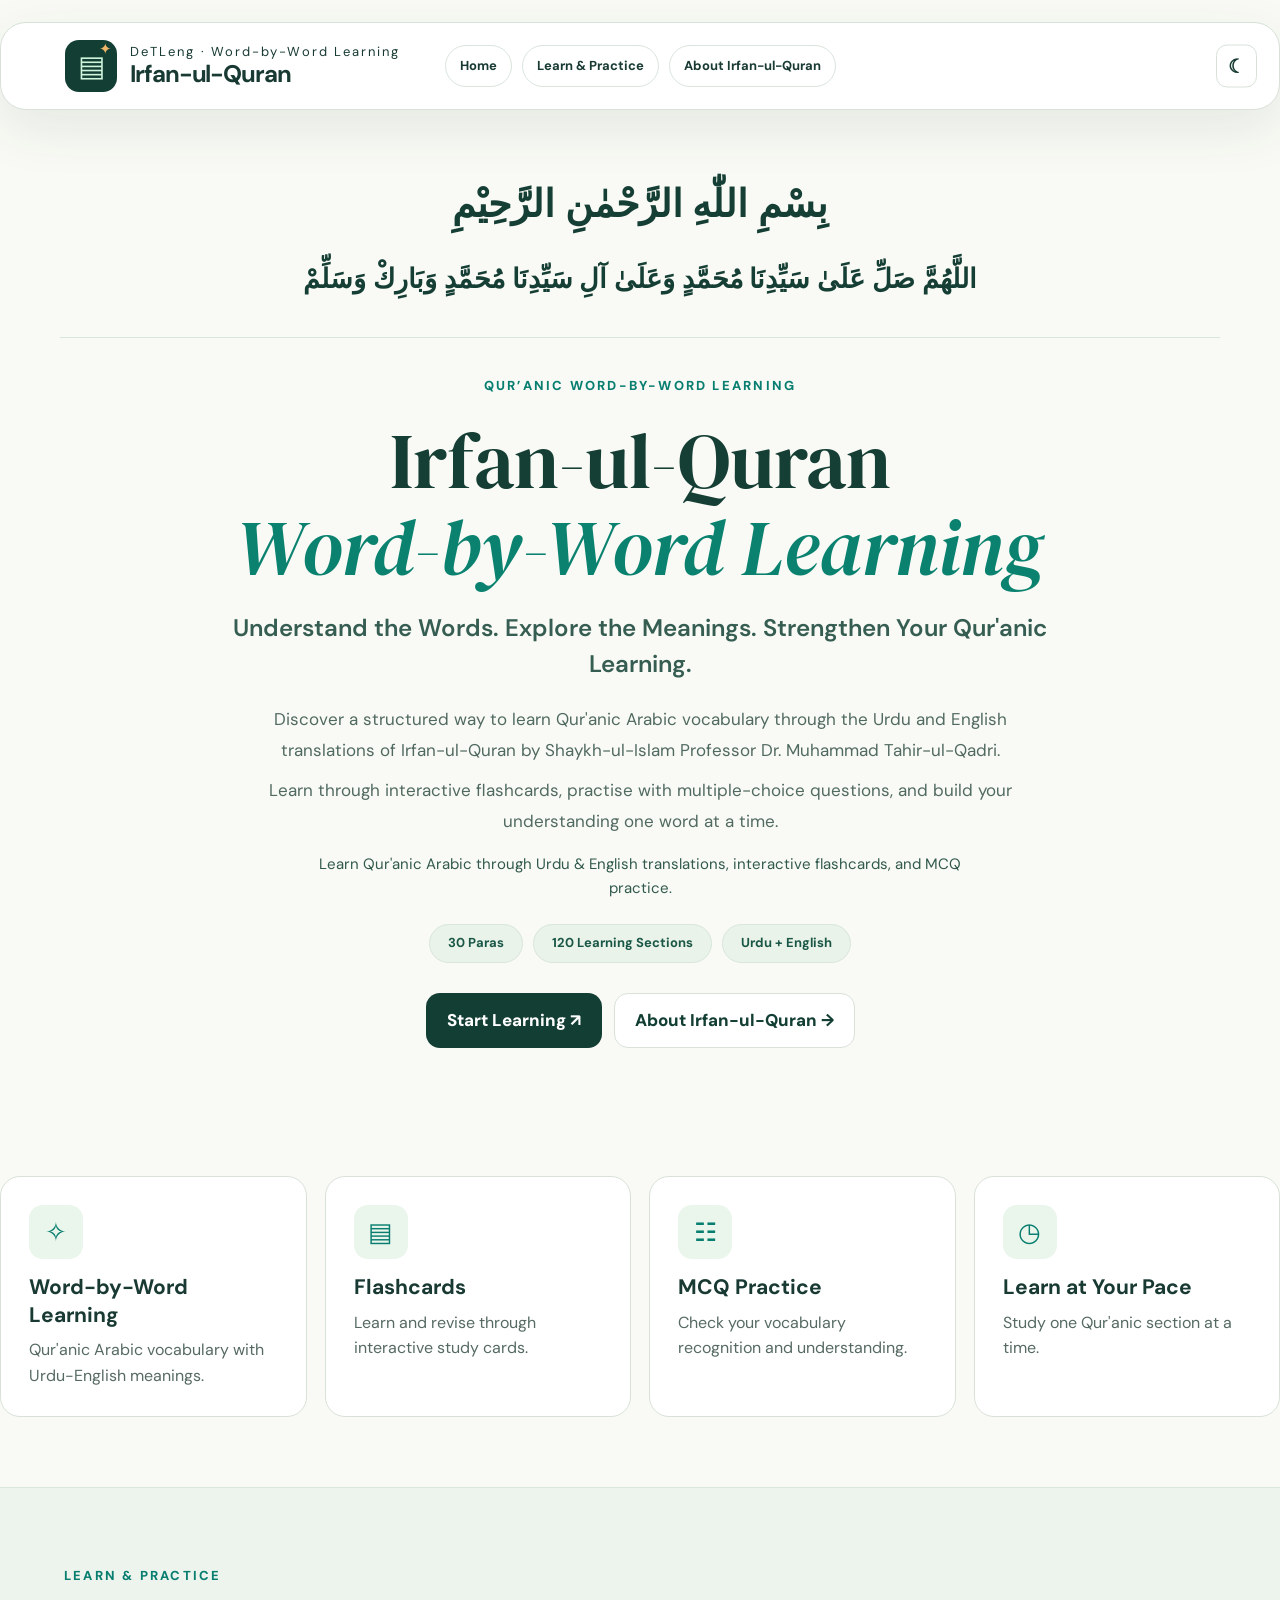
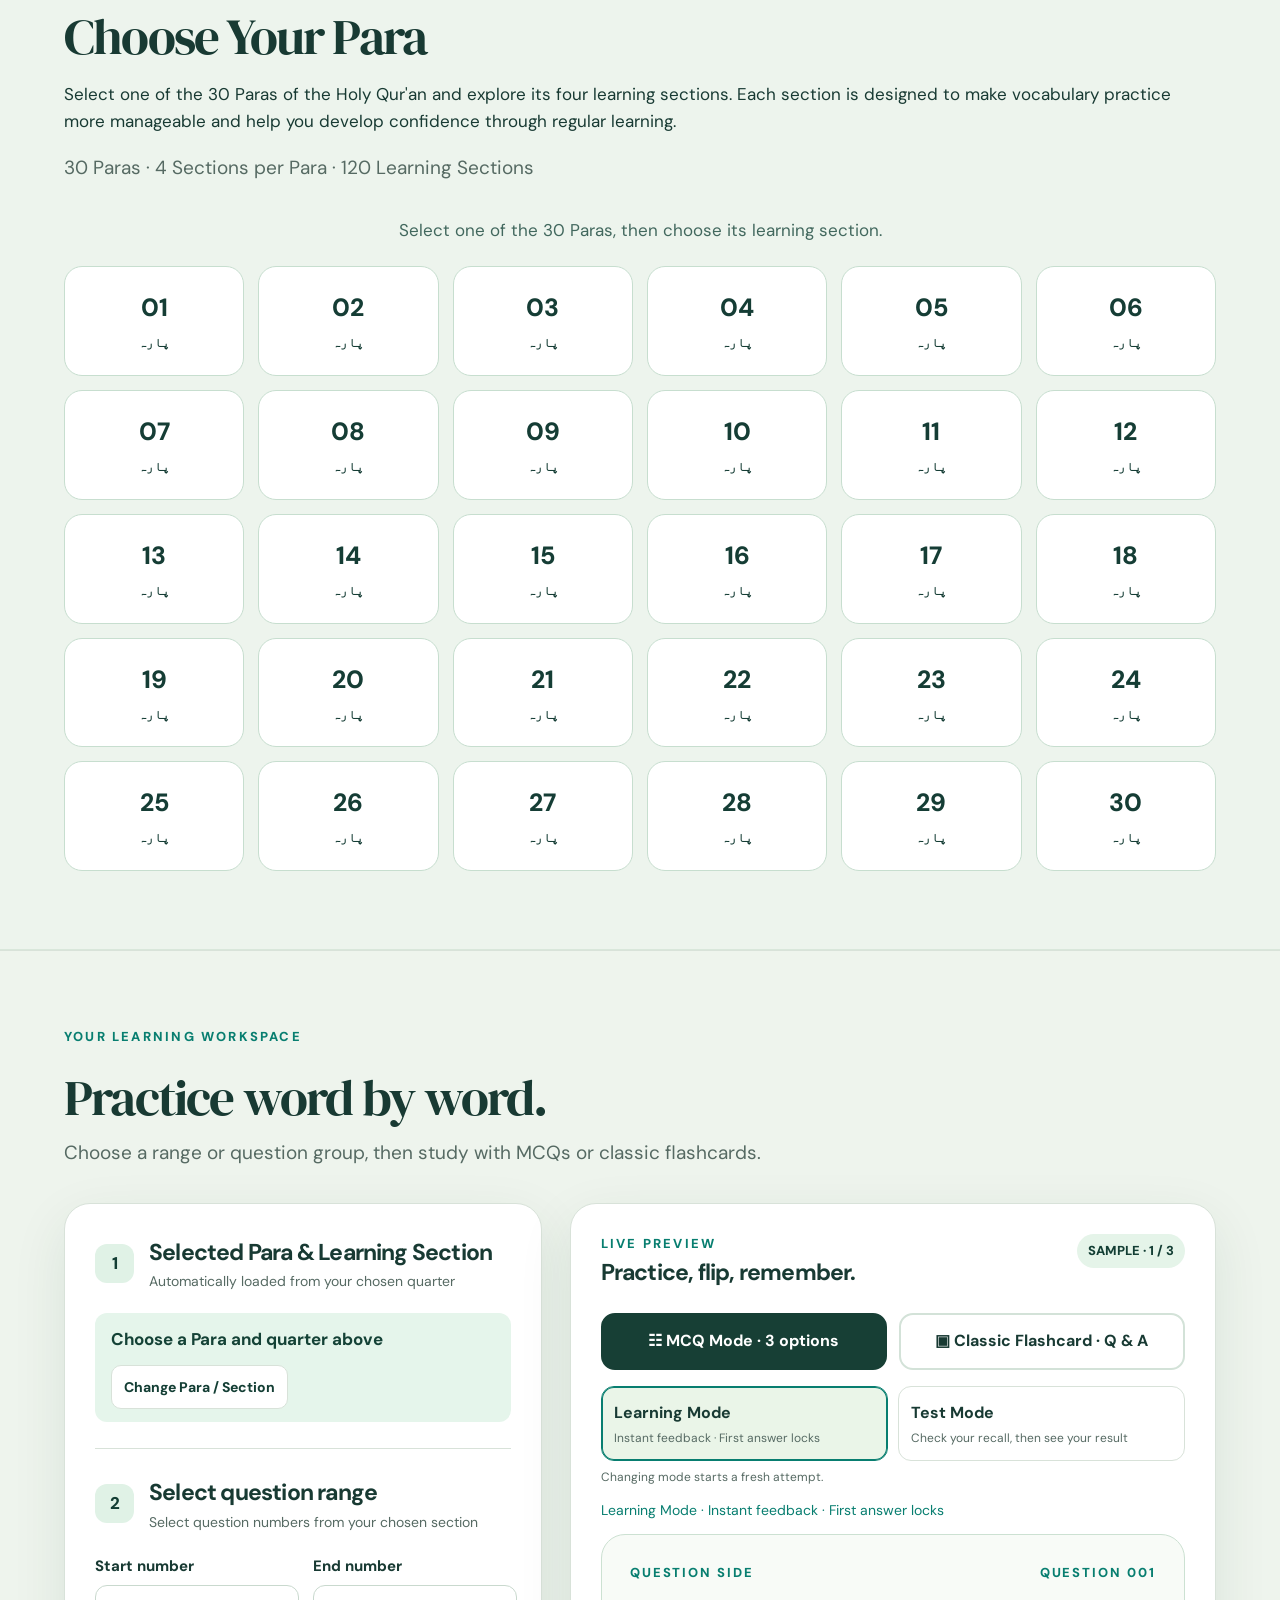
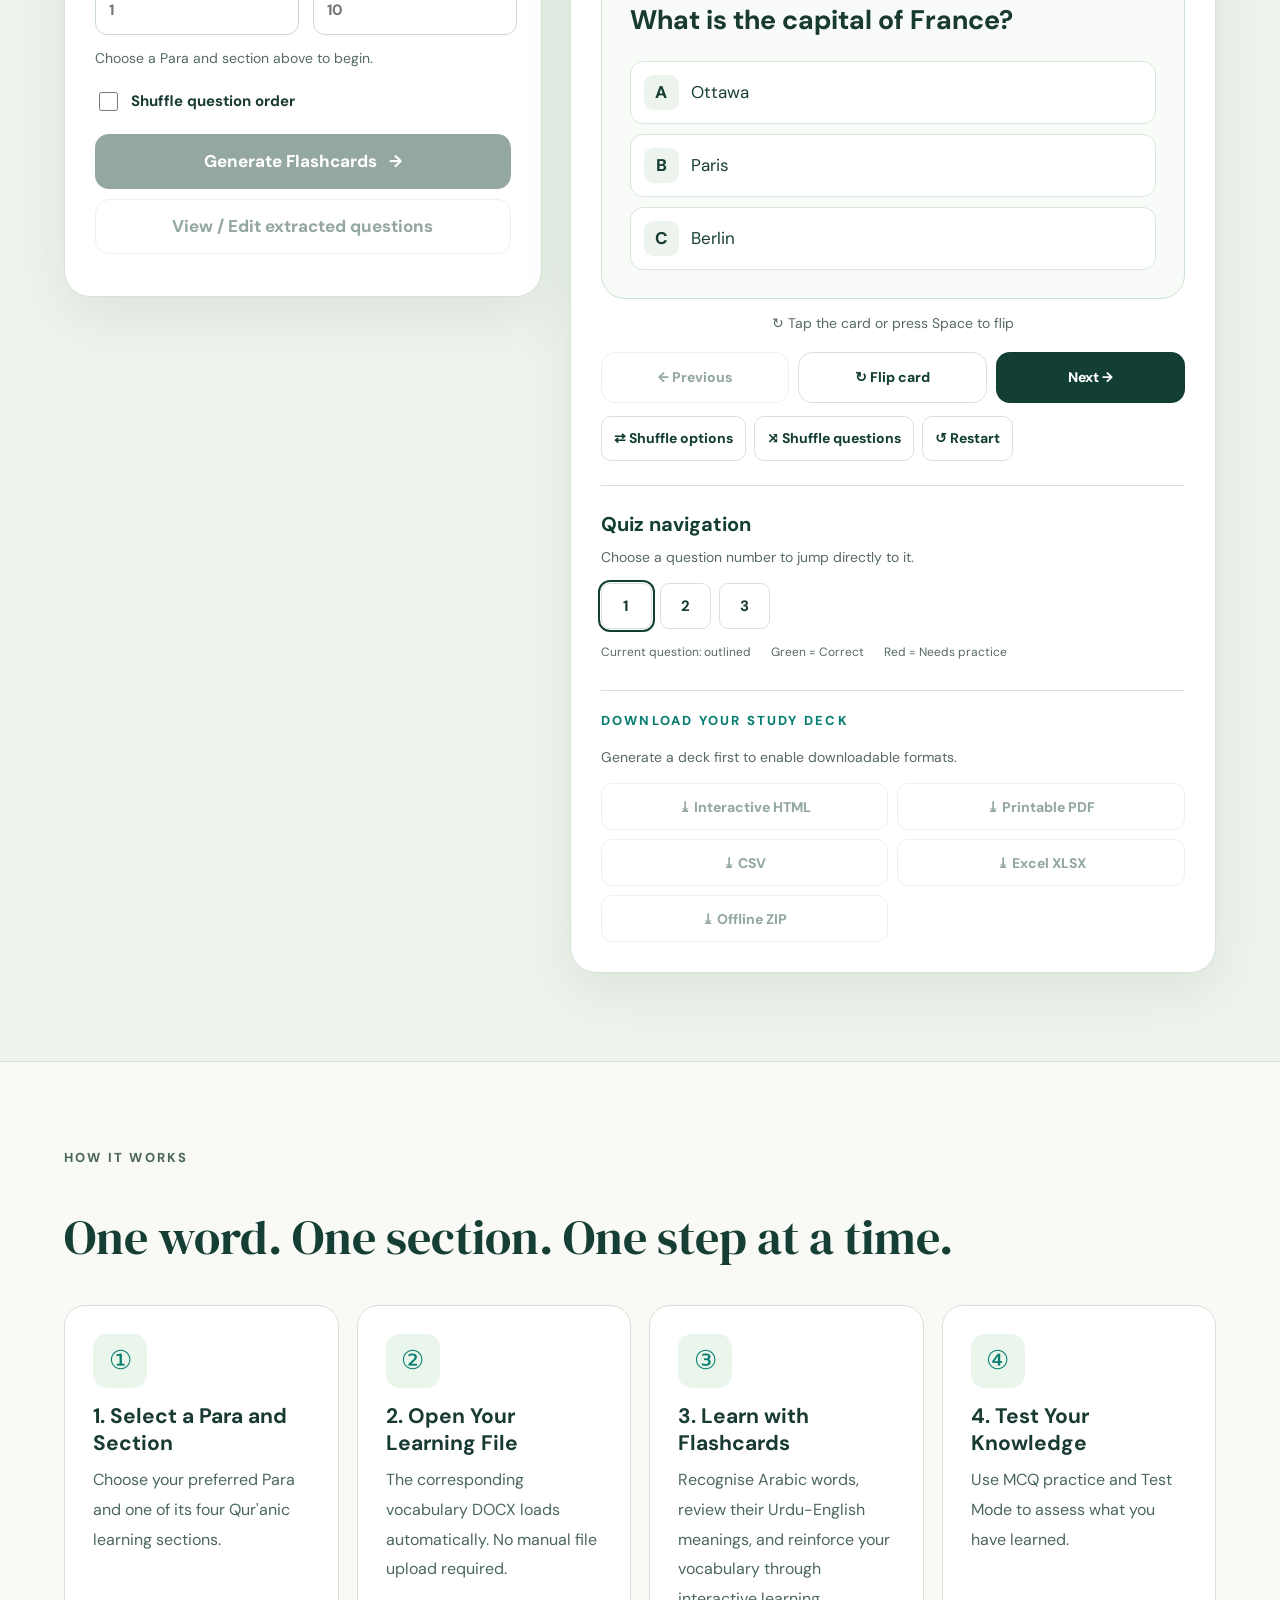
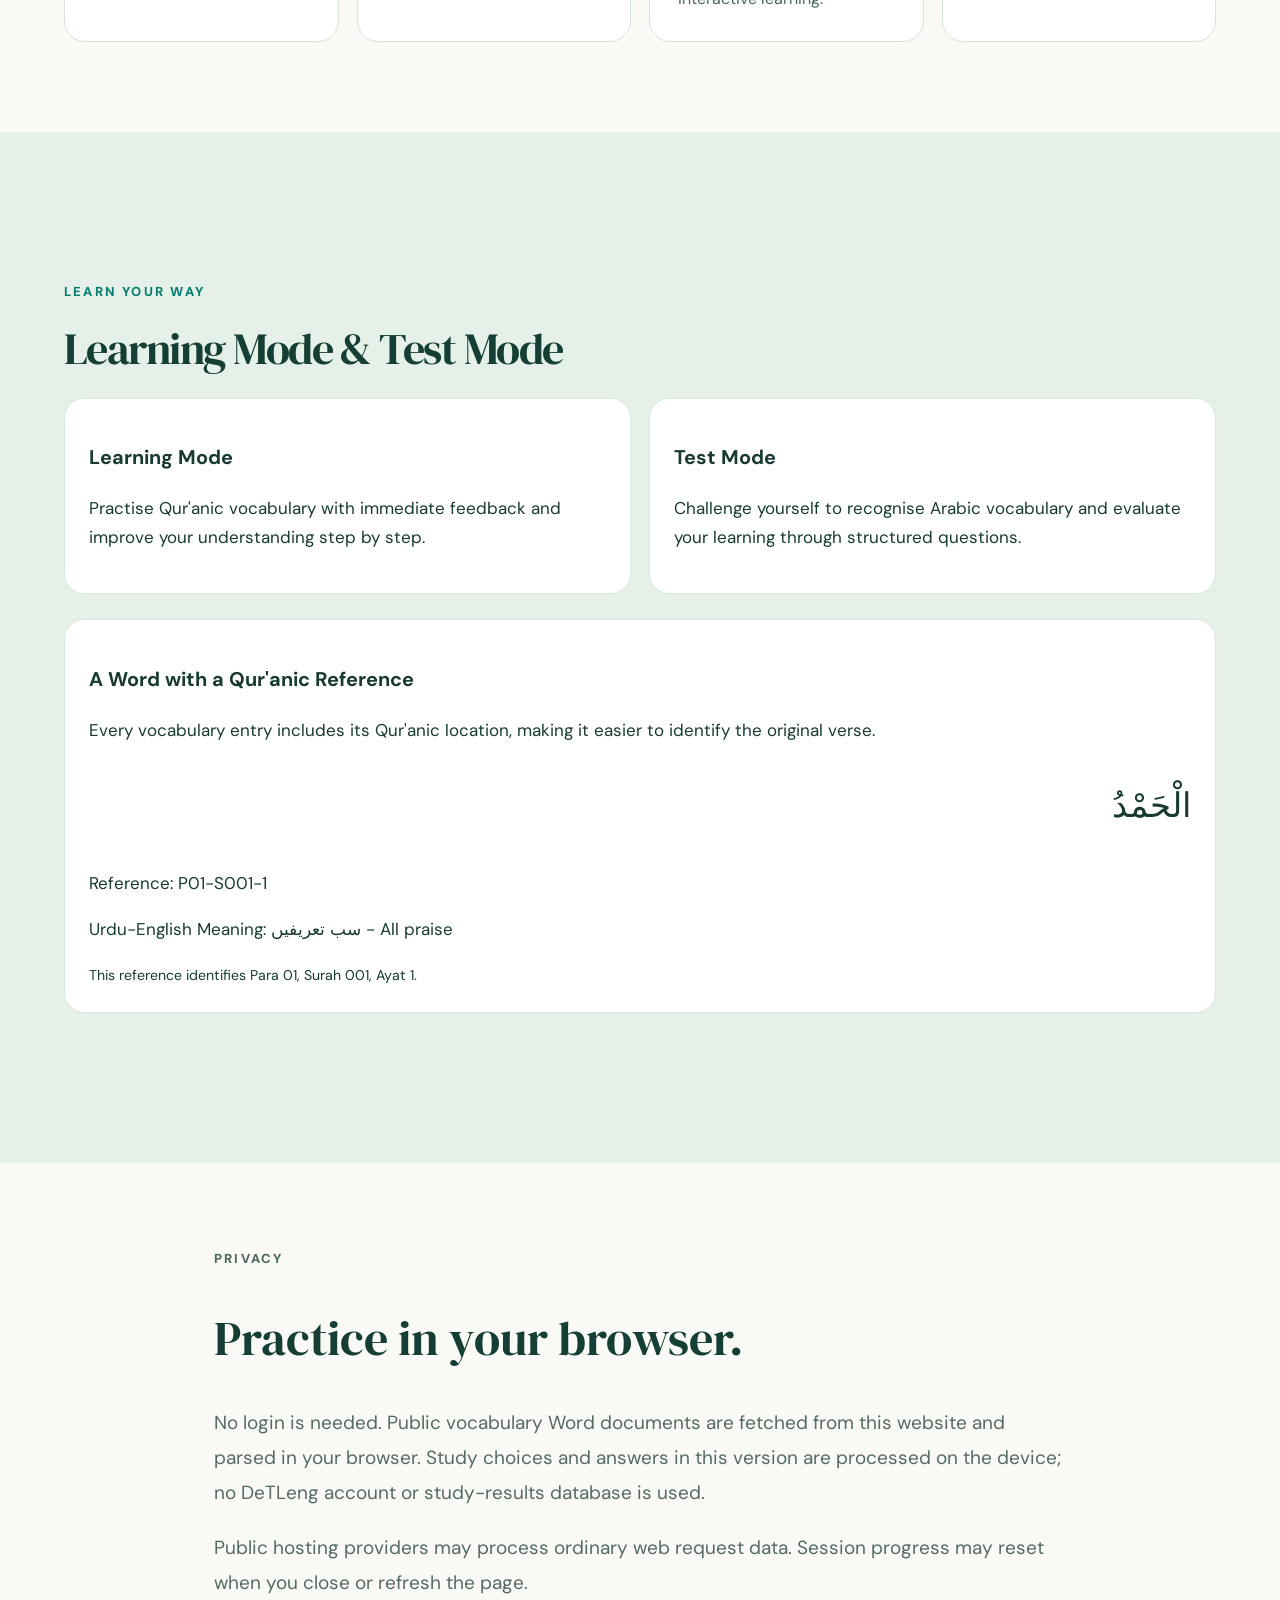
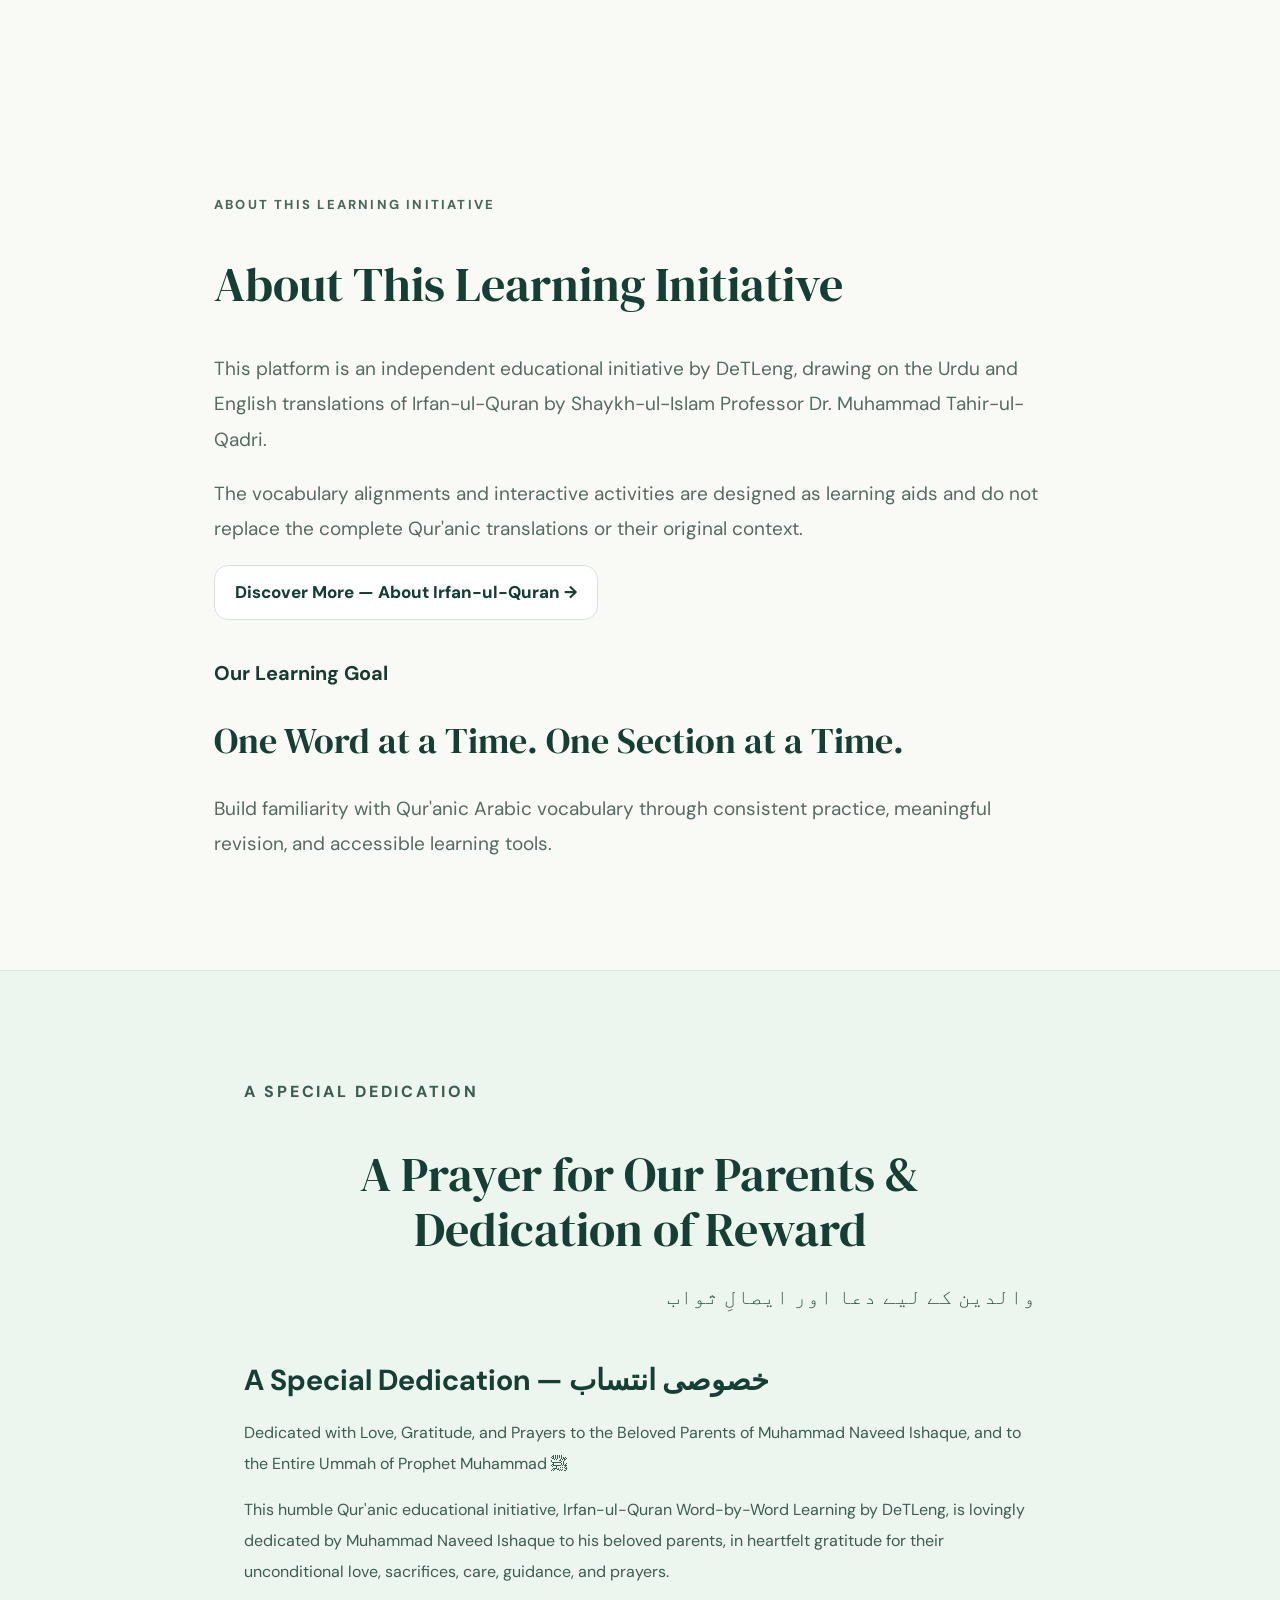
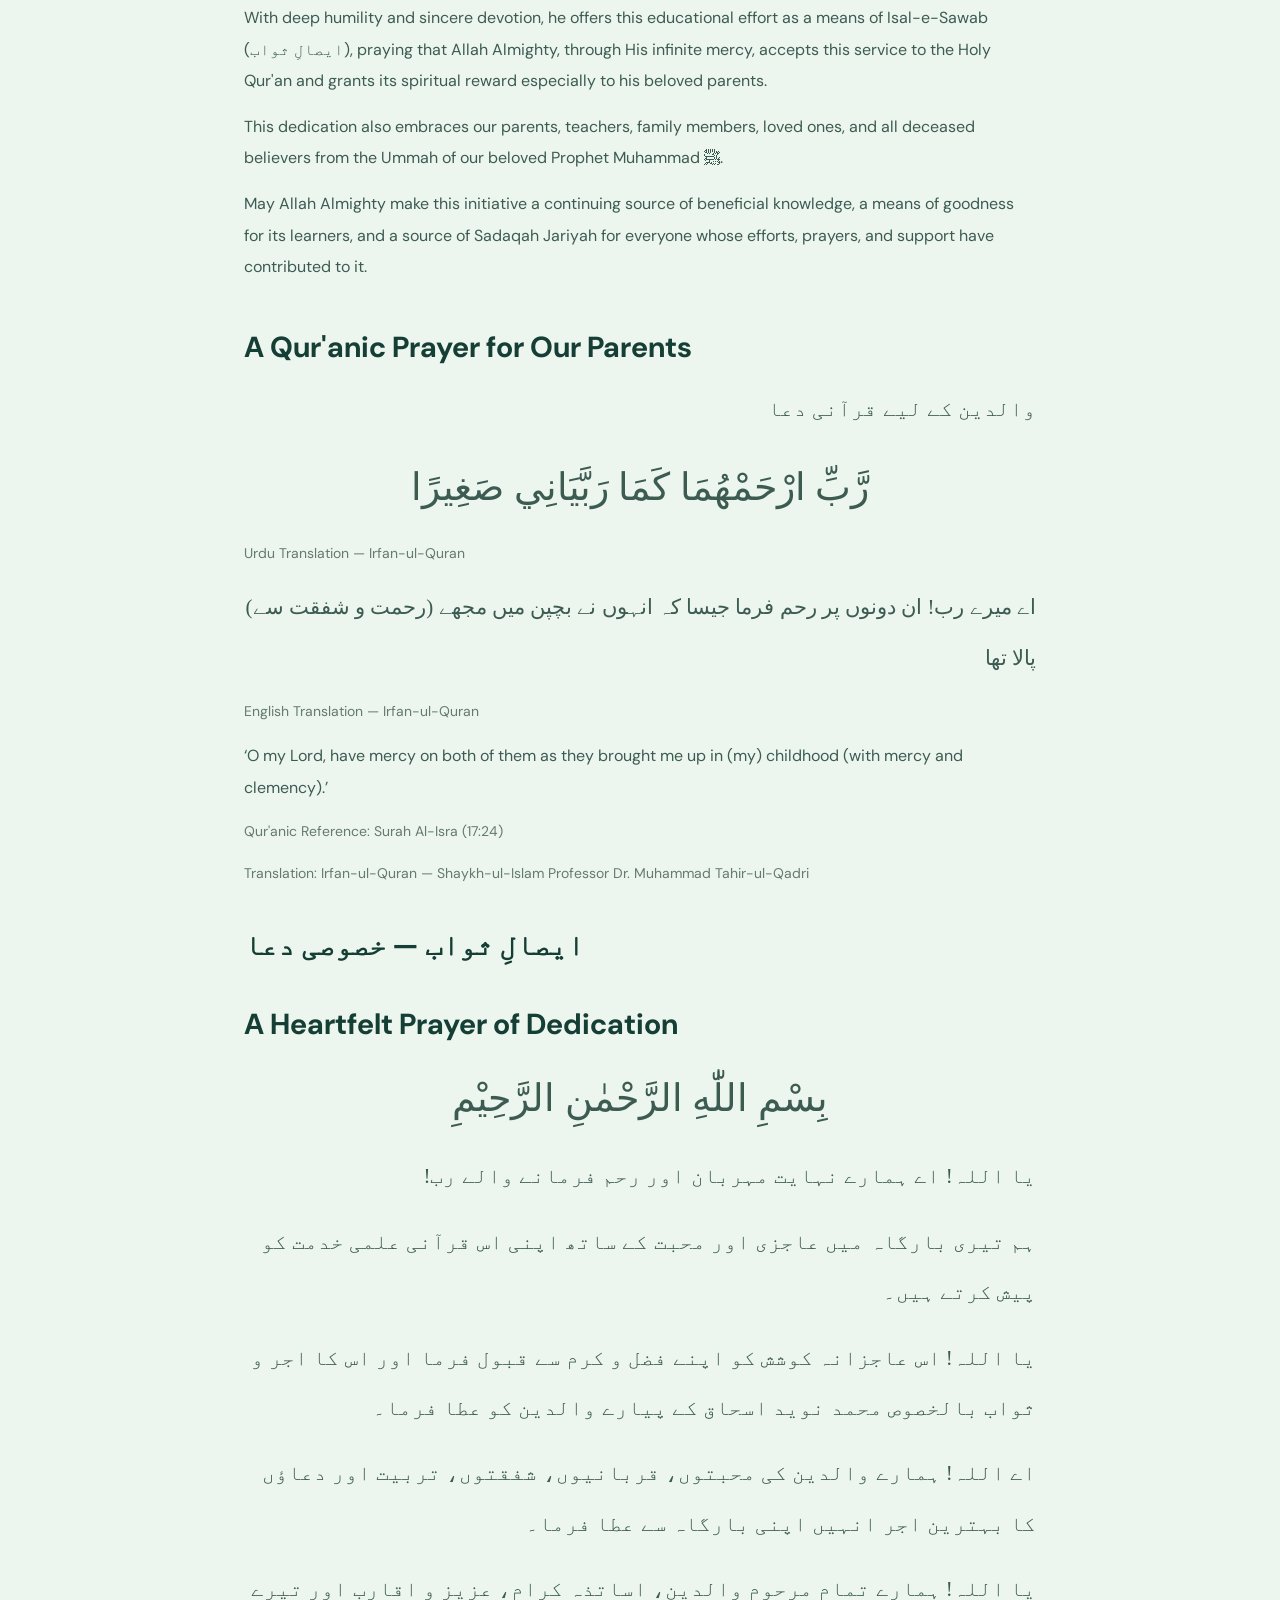
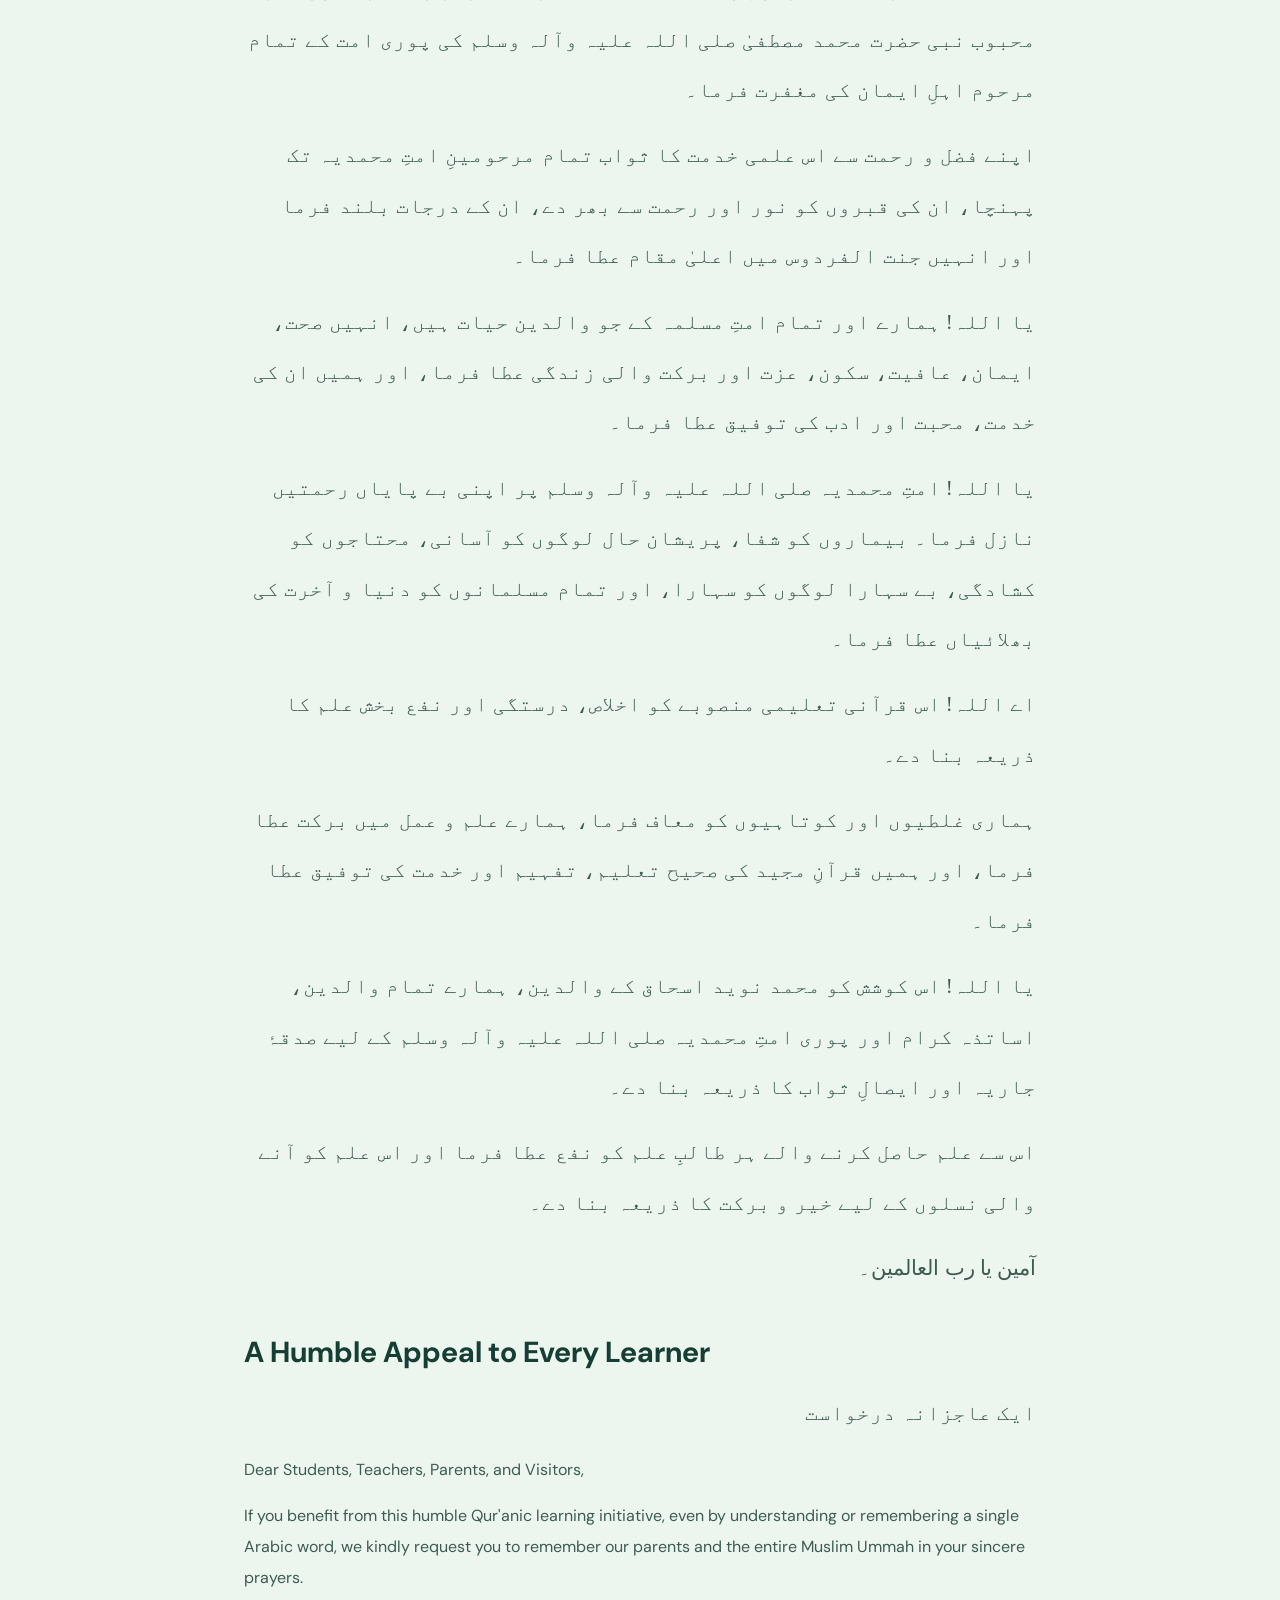
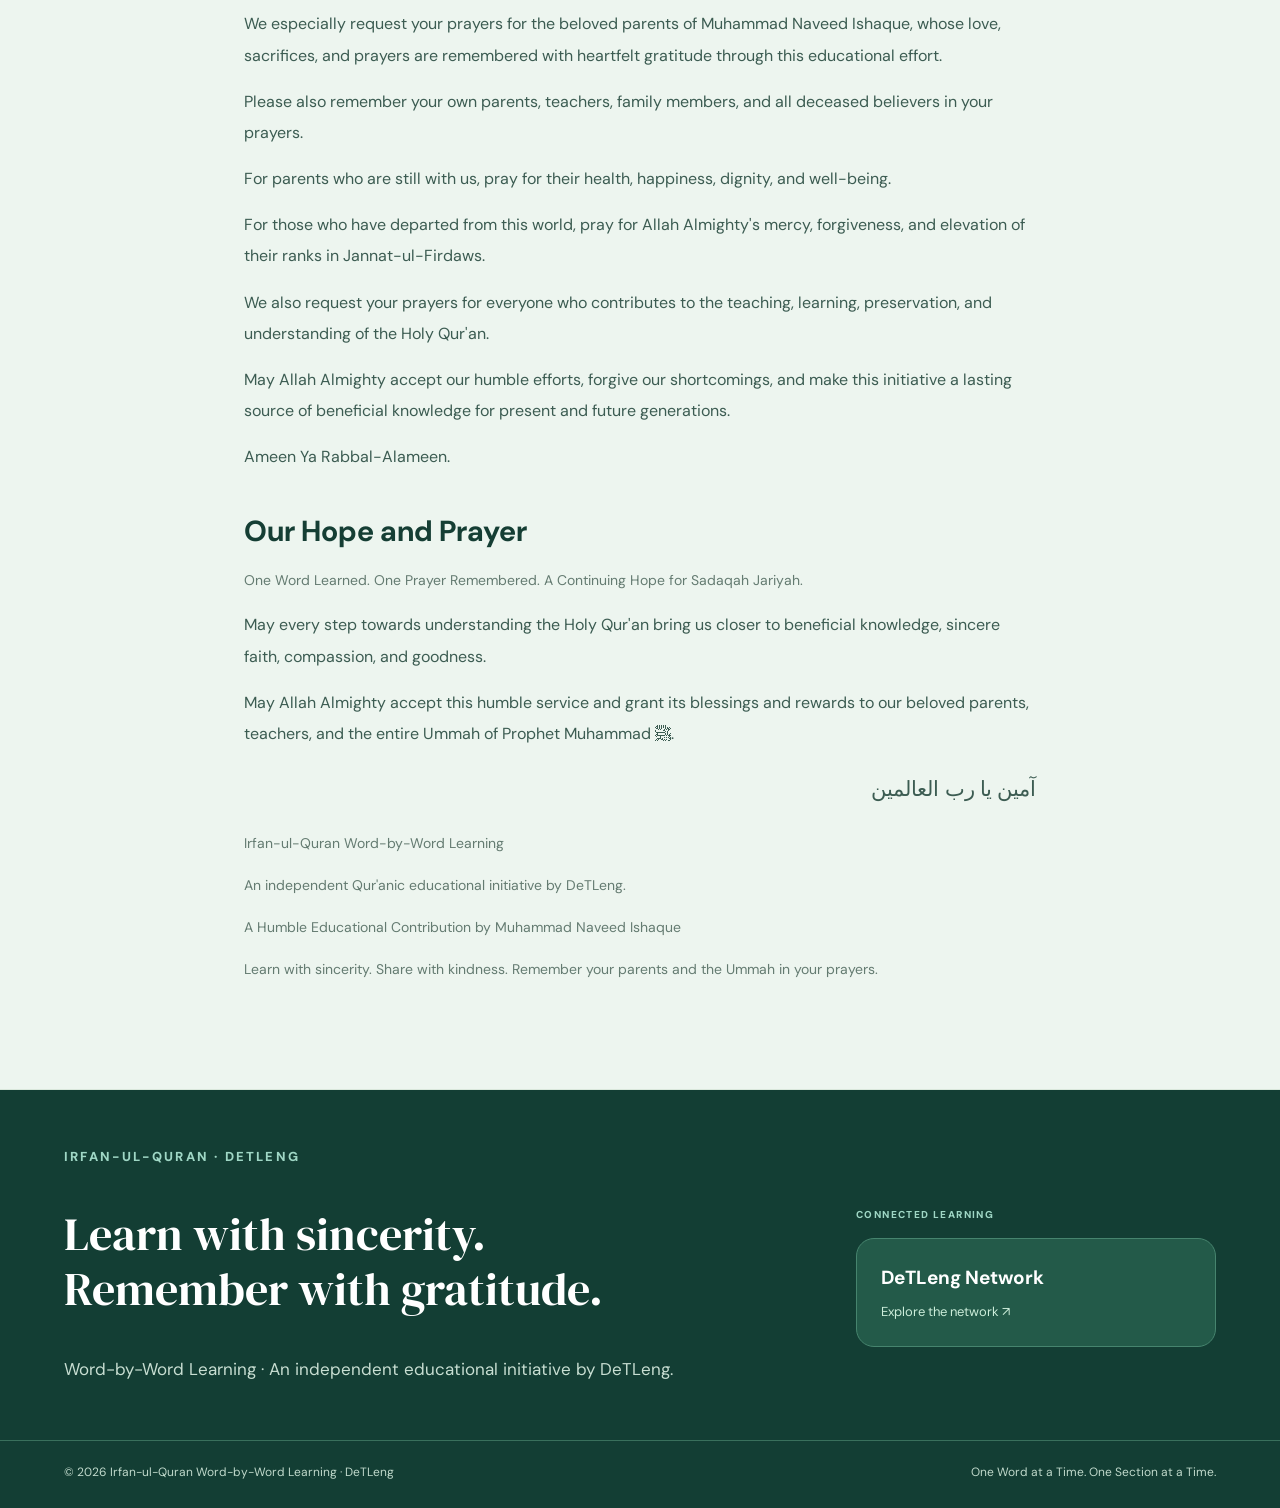
==== index.html @ 1d75ebe7 "Launch Irfan-ul-Quran Word-by-Word Learning" ====
<!DOCTYPE html>

<html lang="en"><head><meta charset="utf-8"/><meta content="width=device-width,initial-scale=1" name="viewport"/><meta content="#123e34" name="theme-color"/><meta content="Irfan-ul-Quran Word-by-Word Learning — explore 30 Paras and 120 learning sections with Urdu-English vocabulary, flashcards and MCQs." name="description"/><title>Irfan-ul-Quran — Word-by-Word Learning | DeTLeng</title><link href="assets/favicon.svg" rel="icon" type="image/svg+xml"/><link href="styles.css" rel="stylesheet"/><style>
.study-choice{display:grid;grid-template-columns:repeat(2,minmax(0,1fr));gap:12px;margin:12px 0 16px}.study-choice-btn{border:2px solid #d3e2d8;border-radius:14px;padding:15px 12px;background:var(--card,#fff);color:inherit;font-family:inherit;font-size:16px;font-weight:700;line-height:1.4;cursor:pointer}.study-choice-btn.active{background:#173f35;color:#fff;border-color:#173f35}.study-choice-btn:focus-visible{outline:3px solid #e58b2c;outline-offset:2px}.classic-card .question-text{font-size:clamp(25px,3vw,34px);text-align:center;line-height:1.45;margin:35px 0}.classic-prompt{text-align:center;font-size:17px;color:#567469;margin:16px auto 32px}.dark .study-choice-btn:not(.active){background:#213c35;color:#f2faf4;border-color:#547168}@media(max-width:560px){.study-choice{grid-template-columns:1fr}}
</style><link href="irfan.css" rel="stylesheet"/></head><body>
<header class="site-header shell iq-header">
<a aria-label="Irfan-ul-Quran Home" class="brand" href="index.html#home"><span class="brand-logo">▤<span>✦</span></span><span class="brand-txt"><small>DeTLeng · Word-by-Word Learning</small><strong>Irfan-ul-Quran</strong></span></a>
<button aria-expanded="false" aria-label="Toggle menu" class="mobile-menu" id="menuToggle">☰</button>
<nav aria-label="Primary navigation" class="nav iq-nav" id="mainNav">
<a class="iq-nav-link" href="index.html#home">Home</a><a class="iq-nav-link" href="index.html#learn">Learn &amp; Practice</a><a class="iq-nav-link" href="about.html">About Irfan-ul-Quran</a>
<button class="nav-login" hidden="" id="loginBtn">Login</button></nav></header>
<main id="home"><section class="iq-hero shell" id="intro">
<div class="iq-sacred"><p class="iq-bismillah" dir="rtl" lang="ar">بِسْمِ اللّٰهِ الرَّحْمٰنِ الرَّحِيْمِ</p><p class="iq-durood" dir="rtl" lang="ar">اللَّهُمَّ صَلِّ عَلَىٰ سَيِّدِنَا مُحَمَّدٍ وَعَلَىٰ آلِ سَيِّدِنَا مُحَمَّدٍ وَبَارِكْ وَسَلِّمْ</p></div>
<div class="iq-hero-inner"><p class="eyebrow">QUR’ANIC WORD-BY-WORD LEARNING</p><h1>Irfan-ul-Quran <em>Word-by-Word Learning</em></h1>
<p class="iq-tagline">Understand the Words. Explore the Meanings. Strengthen Your Qur'anic Learning.</p><p class="lead">Discover a structured way to learn Qur'anic Arabic vocabulary through the Urdu and English translations of Irfan-ul-Quran by Shaykh-ul-Islam Professor Dr. Muhammad Tahir-ul-Qadri.</p><p class="lead">Learn through interactive flashcards, practise with multiple-choice questions, and build your understanding one word at a time.</p>
<p class="iq-intro-short">Learn Qur'anic Arabic through Urdu &amp; English translations, interactive flashcards, and MCQ practice.</p>
<div class="iq-stats"><span>30 Paras</span><span>120 Learning Sections</span><span>Urdu + English</span></div>
<div class="hero-actions"><a class="btn primary" href="#learn">Start Learning ↗</a><a class="btn secondary" href="about.html">About Irfan-ul-Quran →</a></div></div>
</section>
<section class="iq-feature-section shell"><div class="feature-grid">
<article><span class="feature-icon">✧</span><h3>Word-by-Word Learning</h3><p>Qur'anic Arabic vocabulary with Urdu-English meanings.</p></article>
<article><span class="feature-icon">▤</span><h3>Flashcards</h3><p>Learn and revise through interactive study cards.</p></article>
<article><span class="feature-icon">☷</span><h3>MCQ Practice</h3><p>Check your vocabulary recognition and understanding.</p></article>
<article><span class="feature-icon">◷</span><h3>Learn at Your Pace</h3><p>Study one Qur'anic section at a time.</p></article></div></section><section class="para-section" id="learn"><div class="shell"><div class="section-head"><p class="eyebrow">LEARN &amp; PRACTICE</p><h2>Choose Your Para</h2><p>Select one of the 30 Paras of the Holy Qur'an and explore its four learning sections. Each section is designed to make vocabulary practice more manageable and help you develop confidence through regular learning.</p><p class="iq-secondary-text">30 Paras · 4 Sections per Para · 120 Learning Sections</p></div><p aria-live="polite" class="para-language-notice" id="paraLanguageNotice">Select one of the 30 Paras, then choose its learning section.</p><div aria-label="Choose a Para from 01 to 30" class="para-grid" id="paraGrid"></div></div></section><section class="workspace-section" id="workspace"><div class="shell"><div class="section-head"><p class="eyebrow">YOUR LEARNING WORKSPACE</p><h2>Practice word by word.</h2><p>Choose a range or question group, then study with MCQs or classic flashcards.</p></div><div class="workspace-grid"><div class="settings-card"><div class="step-heading"><span class="step-circle">1</span><div><h3>Selected Para &amp; Learning Section</h3><p>Automatically loaded from your chosen quarter</p></div></div><div class="selected-para" id="selectedPara"><strong id="selectedParaLabel">Choose a Para and quarter above</strong><button class="mini-btn" id="changeParaBtn" type="button">Change Para / Section</button></div><div aria-label="Choose or drop a DOCX Word file" class="dropzone" hidden="" id="dropzone" role="button" tabindex="0"><div class="upload-symbol">↑</div><strong>Drop your file here</strong><span>or click to browse your computer</span><small>.docx only · Up to 25 MB</small><input accept=".docx,application/vnd.openxmlformats-officedocument.wordprocessingml.document" hidden="" id="fileInput" type="file"/></div><div aria-live="polite" class="file-summary hidden" id="fileSummary"></div><div class="step-heading border-top"><span class="step-circle">2</span><div><h3>Select question range</h3><p>Select question numbers from your chosen section</p></div></div><div class="range-grid"><label>Start number<input disabled="" id="startNumber" min="0" placeholder="1" step="1" type="number"/></label><label>End number<input disabled="" id="endNumber" min="0" placeholder="10" step="1" type="number"/></label></div><div class="hint" id="rangeInfo">Choose a Para and section above to begin.</div><section aria-labelledby="rangeGroupsTitle" class="range-groups hidden" id="rangeGroups"><h4 id="rangeGroupsTitle">Question groups · 10 per group</h4><p>Choose a group, then Generate Flashcards. All selects the full range. Generate again to resume a saved group.</p><div aria-label="Select a question range group" class="range-group-grid" id="rangeGroupButtons" role="group"></div><p class="group-progress-legend">Blue = In progress · Green = All correct · Red = Needs practice / unfinished · Blank = Not attempted<br/>Progress stays while this page is open. Restart resets the current set.</p></section><div class="switch-row"><label class="switch-label"><input id="shuffleQuestions" type="checkbox"/><span>Shuffle question order</span></label></div><div class="button-stack"><button class="btn primary full" disabled="" id="generateBtn">Generate Flashcards <span>→</span></button><button class="btn outline full" disabled="" id="editBtn">View / Edit extracted questions</button><button class="btn subtle full" hidden="" id="demoBtn">Try sample questions instead</button></div><div aria-live="polite" class="status" id="status" role="status"></div></div><div class="preview-panel" id="previewPanel"><div class="preview-head"><div><p class="mini-overline">LIVE PREVIEW</p><h3>Practice, flip, remember.</h3></div><span class="counter" id="deckCounter">DEMO</span></div><div id="studyArea"><div class="practice-modes" id="practiceModes"><div aria-label="Choose Learning Mode or Test Mode" class="practice-mode-choice" role="group"><button aria-pressed="true" class="practice-mode-btn active" id="learningModeBtn" type="button"><strong>Learning Mode</strong><small>Instant feedback · First answer locks</small></button><button aria-pressed="false" class="practice-mode-btn" id="testModeBtn" type="button"><strong>Test Mode</strong><small>Check your recall, then see your result</small></button></div><p class="practice-mode-note">Changing mode starts a fresh attempt.</p></div><div class="session-summary"><p aria-live="polite" id="sessionProgress"></p><strong class="last-result hidden" id="lastResult"></strong><div class="session-actions"><button class="mini-btn hidden" id="finishTestBtn" type="button">Finish Test</button><button class="mini-btn hidden" id="showResultBtn" type="button">View result</button></div></div><p aria-live="polite" class="study-notice" id="studyNotice" role="status"></p><div aria-label="Flip flashcard" class="flip-card" id="flipCard" role="button" tabindex="0"><div class="card-content" id="cardContent"></div></div><p class="flip-hint" id="studyFlipHint">↻ Tap the card or press Space to flip</p><div class="study-toolbar"><button class="btn secondary" disabled="" id="prevBtn">← Previous</button><button class="btn secondary" id="flipBtn">↻ Flip card</button><button class="btn primary" id="nextBtn">Next →</button></div><div class="study-extras"><button class="mini-btn" id="shuffleOptionsBtn">⇄ Shuffle options</button><button class="mini-btn" id="shuffleDeckBtn">⤨ Shuffle questions</button><button class="mini-btn" id="restartBtn">↺ Restart</button></div><nav aria-labelledby="quizNavigationTitle" class="quiz-navigation" id="quizNavigation"><h4 id="quizNavigationTitle">Quiz navigation</h4><p class="quiz-navigation-hint">Choose a question number to jump directly to it.</p><div class="quiz-question-grid" id="quizQuestions"></div><p class="quiz-navigation-legend" id="quizNavigationLegend"><span>Current question: outlined</span><span>Answer selected: shaded</span></p></nav></div><div class="export-panel" id="exportPanel"><p class="mini-overline">DOWNLOAD YOUR STUDY DECK</p><p>Generate a deck first to enable downloadable formats.</p><div class="export-grid"><button disabled="" id="htmlBtn">⤓ Interactive HTML</button><button disabled="" id="pdfBtn">⤓ Printable PDF</button><button disabled="" id="csvBtn">⤓ CSV</button><button disabled="" id="xlsxBtn">⤓ Excel XLSX</button><button disabled="" id="zipBtn">⤓ Offline ZIP</button></div></div></div></div></div></section>
<section class="iq-info-section shell" id="how"><p class="eyebrow">HOW IT WORKS</p><h2>One word. One section. One step at a time.</h2>
<div class="feature-grid"><article><div class="feature-icon">①</div><h3>1. Select a Para and Section</h3><p>Choose your preferred Para and one of its four Qur'anic learning sections.</p></article><article><div class="feature-icon">②</div><h3>2. Open Your Learning File</h3><p>The corresponding vocabulary DOCX loads automatically. No manual file upload required.</p></article><article><div class="feature-icon">③</div><h3>3. Learn with Flashcards</h3><p>Recognise Arabic words, review their Urdu-English meanings, and reinforce your vocabulary through interactive learning.</p></article><article><div class="feature-icon">④</div><h3>4. Test Your Knowledge</h3><p>Use MCQ practice and Test Mode to assess what you have learned.</p></article></div></section>
<section class="guide-wrap" id="guide"><div class="shell iq-guide"><p class="eyebrow">LEARN YOUR WAY</p><h2>Learning Mode &amp; Test Mode</h2><div class="iq-two-col"><article><h3>Learning Mode</h3><p>Practise Qur'anic vocabulary with immediate feedback and improve your understanding step by step.</p></article><article><h3>Test Mode</h3><p>Challenge yourself to recognise Arabic vocabulary and evaluate your learning through structured questions.</p></article></div><div class="iq-example"><h3>A Word with a Qur'anic Reference</h3><p>Every vocabulary entry includes its Qur'anic location, making it easier to identify the original verse.</p><div class="iq-word" dir="rtl" lang="ar">الْحَمْدُ</div><p>Reference: P01-S001-1</p><p>Urdu-English Meaning: سب تعریفیں - All praise</p><small>This reference identifies Para 01, Surah 001, Ayat 1.</small></div></div></section>
<section class="iq-info-section shell narrow" id="privacy"><p class="eyebrow">PRIVACY</p><h2>Practice in your browser.</h2><p>No login is needed. Public vocabulary Word documents are fetched from this website and parsed in your browser. Study choices and answers in this version are processed on the device; no DeTLeng account or study-results database is used.</p><p>Public hosting providers may process ordinary web request data. Session progress may reset when you close or refresh the page.</p></section>
<section class="iq-info-section shell narrow iq-purpose" id="purpose"><p class="eyebrow">ABOUT THIS LEARNING INITIATIVE</p><h2>About This Learning Initiative</h2><p>This platform is an independent educational initiative by DeTLeng, drawing on the Urdu and English translations of Irfan-ul-Quran by Shaykh-ul-Islam Professor Dr. Muhammad Tahir-ul-Qadri.</p><p>The vocabulary alignments and interactive activities are designed as learning aids and do not replace the complete Qur'anic translations or their original context.</p><a class="btn secondary" href="about.html">Discover More — About Irfan-ul-Quran →</a><h3>Our Learning Goal</h3><h2 class="iq-goal">One Word at a Time. One Section at a Time.</h2><p>Build familiarity with Qur'anic Arabic vocabulary through consistent practice, meaningful revision, and accessible learning tools.</p></section><section class="iq-dedication" id="dedication"><div class="shell iq-prayer"><p class="eyebrow">A SPECIAL DEDICATION</p><h2>A Prayer for Our Parents &amp; Dedication of Reward</h2><p class="iq-urdu-prayer" dir="rtl" lang="ur">والدین کے لیے دعا اور ایصالِ ثواب</p><h3>A Special Dedication — خصوصی انتساب</h3><p>Dedicated with Love, Gratitude, and Prayers to the Beloved Parents of Muhammad Naveed Ishaque, and to the Entire Ummah of Prophet Muhammad ﷺ</p><p>This humble Qur'anic educational initiative, Irfan-ul-Quran Word-by-Word Learning by DeTLeng, is lovingly dedicated by Muhammad Naveed Ishaque to his beloved parents, in heartfelt gratitude for their unconditional love, sacrifices, care, guidance, and prayers.</p><p>With deep humility and sincere devotion, he offers this educational effort as a means of Isal-e-Sawab (ایصالِ ثواب), praying that Allah Almighty, through His infinite mercy, accepts this service to the Holy Qur'an and grants its spiritual reward especially to his beloved parents.</p><p>This dedication also embraces our parents, teachers, family members, loved ones, and all deceased believers from the Ummah of our beloved Prophet Muhammad ﷺ.</p><p>May Allah Almighty make this initiative a continuing source of beneficial knowledge, a means of goodness for its learners, and a source of Sadaqah Jariyah for everyone whose efforts, prayers, and support have contributed to it.</p><h3>A Qur'anic Prayer for Our Parents</h3><p class="iq-urdu-prayer" dir="rtl" lang="ur">والدین کے لیے قرآنی دعا</p><p class="iq-arabic-prayer" dir="rtl" lang="ar">رَّبِّ ارْحَمْهُمَا كَمَا رَبَّيَانِي صَغِيرًا</p><p class="iq-prayer-small">Urdu Translation — Irfan-ul-Quran</p><p class="iq-urdu-prayer" dir="rtl" lang="ur">اے میرے رب! ان دونوں پر رحم فرما جیسا کہ انہوں نے بچپن میں مجھے (رحمت و شفقت سے) پالا تھا</p><p class="iq-prayer-small">English Translation — Irfan-ul-Quran</p><p>‘O my Lord, have mercy on both of them as they brought me up in (my) childhood (with mercy and clemency).’</p><p class="iq-prayer-small">Qur'anic Reference: Surah Al-Isra (17:24)</p><p class="iq-prayer-small">Translation: Irfan-ul-Quran — Shaykh-ul-Islam Professor Dr. Muhammad Tahir-ul-Qadri</p><h3>ایصالِ ثواب — خصوصی دعا</h3><h3>A Heartfelt Prayer of Dedication</h3><p class="iq-arabic-prayer" dir="rtl" lang="ar">بِسْمِ اللّٰهِ الرَّحْمٰنِ الرَّحِيْمِ</p><p class="iq-urdu-prayer" dir="rtl" lang="ur">یا اللہ! اے ہمارے نہایت مہربان اور رحم فرمانے والے رب!</p><p class="iq-urdu-prayer" dir="rtl" lang="ur">ہم تیری بارگاہ میں عاجزی اور محبت کے ساتھ اپنی اس قرآنی علمی خدمت کو پیش کرتے ہیں۔</p><p class="iq-urdu-prayer" dir="rtl" lang="ur">یا اللہ! اس عاجزانہ کوشش کو اپنے فضل و کرم سے قبول فرما اور اس کا اجر و ثواب بالخصوص محمد نوید اسحاق کے پیارے والدین کو عطا فرما۔</p><p class="iq-urdu-prayer" dir="rtl" lang="ur">اے اللہ! ہمارے والدین کی محبتوں، قربانیوں، شفقتوں، تربیت اور دعاؤں کا بہترین اجر انہیں اپنی بارگاہ سے عطا فرما۔</p><p class="iq-urdu-prayer" dir="rtl" lang="ur">یا اللہ! ہمارے تمام مرحوم والدین، اساتذہ کرام، عزیز و اقارب اور تیرے محبوب نبی حضرت محمد مصطفیٰ صلی اللہ علیہ وآلہ وسلم کی پوری امت کے تمام مرحوم اہلِ ایمان کی مغفرت فرما۔</p><p class="iq-urdu-prayer" dir="rtl" lang="ur">اپنے فضل و رحمت سے اس علمی خدمت کا ثواب تمام مرحومینِ امتِ محمدیہ تک پہنچا، ان کی قبروں کو نور اور رحمت سے بھر دے، ان کے درجات بلند فرما اور انہیں جنت الفردوس میں اعلیٰ مقام عطا فرما۔</p><p class="iq-urdu-prayer" dir="rtl" lang="ur">یا اللہ! ہمارے اور تمام امتِ مسلمہ کے جو والدین حیات ہیں، انہیں صحت، ایمان، عافیت، سکون، عزت اور برکت والی زندگی عطا فرما، اور ہمیں ان کی خدمت، محبت اور ادب کی توفیق عطا فرما۔</p><p class="iq-urdu-prayer" dir="rtl" lang="ur">یا اللہ! امتِ محمدیہ صلی اللہ علیہ وآلہ وسلم پر اپنی بے پایاں رحمتیں نازل فرما۔ بیماروں کو شفا، پریشان حال لوگوں کو آسانی، محتاجوں کو کشادگی، بے سہارا لوگوں کو سہارا، اور تمام مسلمانوں کو دنیا و آخرت کی بھلائیاں عطا فرما۔</p><p class="iq-urdu-prayer" dir="rtl" lang="ur">اے اللہ! اس قرآنی تعلیمی منصوبے کو اخلاص، درستگی اور نفع بخش علم کا ذریعہ بنا دے۔</p><p class="iq-urdu-prayer" dir="rtl" lang="ur">ہماری غلطیوں اور کوتاہیوں کو معاف فرما، ہمارے علم و عمل میں برکت عطا فرما، اور ہمیں قرآنِ مجید کی صحیح تعلیم، تفہیم اور خدمت کی توفیق عطا فرما۔</p><p class="iq-urdu-prayer" dir="rtl" lang="ur">یا اللہ! اس کوشش کو محمد نوید اسحاق کے والدین، ہمارے تمام والدین، اساتذہ کرام اور پوری امتِ محمدیہ صلی اللہ علیہ وآلہ وسلم کے لیے صدقۂ جاریہ اور ایصالِ ثواب کا ذریعہ بنا دے۔</p><p class="iq-urdu-prayer" dir="rtl" lang="ur">اس سے علم حاصل کرنے والے ہر طالبِ علم کو نفع عطا فرما اور اس علم کو آنے والی نسلوں کے لیے خیر و برکت کا ذریعہ بنا دے۔</p><p class="iq-urdu-prayer" dir="rtl" lang="ur">آمین یا رب العالمین۔</p><h3>A Humble Appeal to Every Learner</h3><p class="iq-urdu-prayer" dir="rtl" lang="ur">ایک عاجزانہ درخواست</p><p>Dear Students, Teachers, Parents, and Visitors,</p><p>If you benefit from this humble Qur'anic learning initiative, even by understanding or remembering a single Arabic word, we kindly request you to remember our parents and the entire Muslim Ummah in your sincere prayers.</p><p>We especially request your prayers for the beloved parents of Muhammad Naveed Ishaque, whose love, sacrifices, and prayers are remembered with heartfelt gratitude through this educational effort.</p><p>Please also remember your own parents, teachers, family members, and all deceased believers in your prayers.</p><p>For parents who are still with us, pray for their health, happiness, dignity, and well-being.</p><p>For those who have departed from this world, pray for Allah Almighty's mercy, forgiveness, and elevation of their ranks in Jannat-ul-Firdaws.</p><p>We also request your prayers for everyone who contributes to the teaching, learning, preservation, and understanding of the Holy Qur'an.</p><p>May Allah Almighty accept our humble efforts, forgive our shortcomings, and make this initiative a lasting source of beneficial knowledge for present and future generations.</p><p>Ameen Ya Rabbal-Alameen.</p><h3>Our Hope and Prayer</h3><p class="iq-prayer-small">One Word Learned. One Prayer Remembered. A Continuing Hope for Sadaqah Jariyah.</p><p>May every step towards understanding the Holy Qur'an bring us closer to beneficial knowledge, sincere faith, compassion, and goodness.</p><p>May Allah Almighty accept this humble service and grant its blessings and rewards to our beloved parents, teachers, and the entire Ummah of Prophet Muhammad ﷺ.</p><p class="iq-urdu-prayer" dir="rtl" lang="ur">آمین یا رب العالمین</p><p class="iq-prayer-small">Irfan-ul-Quran Word-by-Word Learning</p><p class="iq-prayer-small">An independent Qur'anic educational initiative by DeTLeng.</p><p class="iq-prayer-small">A Humble Educational Contribution by Muhammad Naveed Ishaque</p><p class="iq-prayer-small">Learn with sincerity. Share with kindness. Remember your parents and the Ummah in your prayers.</p></div></section></main>
<footer class="iq-footer"><div class="shell iq-footer-inner"><div><p class="eyebrow">IRFAN-UL-QURAN · DETLENG</p><h2>Learn with sincerity.<br/>Remember with gratitude.</h2><p>Word-by-Word Learning · An independent educational initiative by DeTLeng.</p></div><div class="iq-network"><span>CONNECTED LEARNING</span><a href="https://network.detleng.com/" rel="noopener noreferrer" target="_blank"><strong>DeTLeng Network</strong><span>Explore the network ↗</span></a></div></div><div class="shell iq-footer-bottom"><span>© <span id="year"></span> Irfan-ul-Quran Word-by-Word Learning · DeTLeng</span><span>One Word at a Time. One Section at a Time.</span></div></footer>
<div aria-labelledby="authTitle" aria-modal="true" class="modal hidden" id="authModal" role="dialog"><div class="modal-backdrop" data-close="auth"></div><div class="modal-panel auth"><button aria-label="Close" class="close-modal" data-close="auth">×</button><div id="authFormView"><p class="eyebrow">WELCOME TO DETLENG FLASHCARD</p><h2 id="authTitle">A place for your next chapter.</h2><p class="muted">Account features are being prepared. No account is required today; these fields are never submitted.</p><div class="tab-row"><button class="active" id="signInTab">Login</button><button id="signUpTab">Create Account</button></div><form id="authForm"><label class="hidden" id="usernameField">Username<input autocomplete="off" placeholder="Your username"/></label><label>Email<input autocomplete="off" placeholder="Email address" type="email"/></label><label>Password<input autocomplete="off" id="passwordInput" placeholder="Password" type="password"/></label><label class="hidden" id="confirmField">Confirm password<input autocomplete="off" placeholder="Confirm password" type="password"/></label><button class="mini-btn" id="showPasswordBtn" type="button">Show password</button><button class="btn primary full" id="authSubmit" type="submit">Sign In</button></form></div><div class="hidden" id="freeView"><div class="auth-spark">✦</div><p class="eyebrow">LAUNCH PERIOD</p><h2>You're early — enjoy Flashcard free.</h2><p>There's no account required right now. Generate, study, and download flashcards freely while we prepare secure sign-in and cloud features.</p><button class="btn primary full" id="continueFree">Continue Free</button><small>No sign-up needed during the current launch period.</small></div></div></div>
<div aria-labelledby="editorTitle" aria-modal="true" class="modal hidden" id="editorModal" role="dialog"><div class="modal-backdrop" data-close="editor"></div><div class="modal-panel editor"><div class="editor-top"><div><p class="eyebrow">IMPORT REVIEW</p><h2 id="editorTitle">Review extracted questions</h2><p>Edit any row before generating. Question numbers should be unique.</p></div><button aria-label="Close" class="close-modal" data-close="editor">×</button></div><div class="editor-table-head"><span>No.</span><span>Question</span><span>Correct answer</span><span></span></div><div class="editor-rows" id="editorRows"></div><div class="editor-bottom"><button class="btn secondary" id="addRowBtn">+ Add row</button><button class="btn primary" id="saveRowsBtn">Save changes</button></div></div></div>
<dialog aria-describedby="resultMessage" aria-labelledby="resultTitle" class="test-result-dialog" id="testResultDialog"><button aria-label="Close result" class="result-close" id="closeResultBtn" type="button">×</button><div aria-hidden="true" class="result-emblem" id="resultEmblem">✦</div><p class="mini-overline">YOUR PRACTICE, YOUR PROGRESS</p><h2 id="resultTitle"></h2><div class="result-score" id="resultScore"></div><p class="result-percent" id="resultPercent"></p><p class="result-detail" id="resultDetail"></p><p class="result-message" id="resultMessage"></p><div class="result-actions"><button class="btn secondary" id="reviewAnswersBtn" type="button">Review Answers</button><button class="btn primary" id="tryAgainBtn" type="button">Try Again →</button></div><p class="result-footer">One more practice. One step closer.</p></dialog><script src="vendor/jszip.min.js"></script><script defer="" src="app.js"></script><dialog aria-labelledby="comingSoonTitle" class="coming-soon-dialog" id="comingSoonDialog"><div class="coming-content"><button aria-label="Close" class="coming-close" id="closeComingSoon" type="button">×</button><div class="coming-icon">☪</div><h2 id="comingSoonTitle">Coming Soon, Insha Allah!</h2><p id="comingSoonDetail">This learning section is being carefully prepared. Insha Allah, it will be available in a future update.</p><p>Please remember this project in your duas.</p><button class="btn primary" id="okayComingSoon" type="button">Jazakum Allahu Khairan</button></div></dialog><dialog aria-labelledby="quarterTitle" class="iq-quarter-dialog" id="quarterDialog"><div class="iq-modal-inner"><button aria-label="Close section selector" class="iq-modal-close" id="closeQuarter" type="button">×</button><p class="eyebrow">SELECT A LEARNING SECTION</p><h2 id="quarterTitle">Para 01 — Learning Sections</h2><p>Choose one of four learning sections to begin your practice.</p><div aria-label="Choose a quarter" class="iq-quarter-options" id="quarterOptions" role="radiogroup"></div><div class="iq-selected-file"><span>SELECTED LEARNING FILE</span><strong id="selectedFileName">IQ-Para-01-01.docx</strong><small>Serial numbering begins at 1 for each section.</small></div><p aria-live="polite" class="iq-quarter-status" id="quarterStatus" role="status"></p><button class="btn primary full" id="continueLearning" type="button">Continue to Learning →</button></div></dialog><script defer="True" src="irfan-paras.js"></script></body></html>
---- styles.css ----
@import url('https://fonts.googleapis.com/css2?family=DM+Sans:wght@400;500;600;700;800&family=DM+Serif+Display:ital@0;1&display=swap');
:root{--ink:#133e34;--teal:#087e70;--text:#183a33;--muted:#566a63;--cream:#f8f9f4;--panel:#fff;--light:#eaf5e8;--border:#d8e2d9;--shadow:0 18px 55px rgba(23,61,48,.09)}*{box-sizing:border-box}html{scroll-behavior:smooth}body{margin:0;background:var(--cream);color:var(--text);font:17px/1.6 'DM Sans',Arial,sans-serif}button,input{font:inherit}button{cursor:pointer}button:disabled{opacity:.45;cursor:not-allowed}a{color:inherit;text-decoration:none}button:focus-visible,a:focus-visible,input:focus-visible,.dropzone:focus-visible,.flip-card:focus-visible{outline:3px solid #df985d;outline-offset:3px}.shell{max-width:1460px;margin:auto;padding-left:clamp(22px,5vw,76px);padding-right:clamp(22px,5vw,76px)}.hidden{display:none!important}.site-header{margin:22px auto 0;background:#fff;border:1px solid var(--border);box-shadow:var(--shadow);border-radius:26px;min-height:88px;display:flex;align-items:center;justify-content:space-between;gap:22px;padding-top:15px;padding-bottom:15px;position:relative;z-index:10}.brand{display:flex;align-items:center;gap:13px;white-space:nowrap}.brand-logo{display:grid;place-items:center;position:relative;background:var(--ink);color:#d0f5dc;width:52px;height:52px;border-radius:14px;font-size:29px;line-height:1}.brand-logo span{position:absolute;right:5px;top:2px;font-size:15px;color:#efb568}.brand-txt{display:flex;flex-direction:column;line-height:1.15}.brand-txt small{letter-spacing:.16em;font-size:13px}.brand-txt strong{font-size:24px;letter-spacing:-.045em}.nav{display:flex;align-items:center;gap:clamp(12px,1.55vw,26px);font-size:15px;font-weight:700}.nav a:hover{color:var(--teal)}.nav-desk,.nav-login{border:1px solid var(--border);padding:13px 17px;border-radius:13px;background:#fff;color:var(--ink);font-weight:800}.nav-desk{white-space:nowrap}.nav-login{font-size:16px}.mobile-menu{display:none;border:1px solid var(--border);border-radius:12px;padding:7px 12px;background:white;font-size:22px}.hero{display:grid;grid-template-columns:1.12fr .88fr;gap:7%;align-items:center;min-height:650px;padding-top:65px;padding-bottom:80px}.eyebrow,.mini-overline{font-weight:800;letter-spacing:.17em;color:var(--teal);font-size:13px;margin:0 0 22px;text-transform:uppercase}.hero h1,.info-section h2,.guide-wrap h2,.section-head h2,.footer-top h2{font-family:'DM Serif Display',Georgia,serif;font-weight:400;letter-spacing:-.035em;line-height:1.08}.hero h1{font-size:clamp(52px,5.65vw,86px);margin:0 0 30px}.hero h1 em{color:var(--teal);font-weight:400}.lead{font-size:clamp(18px,1.4vw,22px);max-width:600px;margin:0 0 27px}.hero-actions{display:flex;gap:12px;flex-wrap:wrap}.btn{border-radius:14px;padding:13px 20px;min-height:51px;display:inline-flex;align-items:center;justify-content:center;gap:12px;font-weight:800;border:1px solid transparent;transition:transform .16s,background .16s;white-space:nowrap}.btn:not(:disabled):hover{transform:translateY(-2px)}.btn.primary{background:var(--ink);color:#fff}.btn.primary:hover{background:#225c4f}.btn.secondary,.btn.outline{background:#fff;border-color:var(--border);color:var(--ink)}.btn.subtle{background:transparent;color:var(--ink)}.btn.full{width:100%}.hero-chips{display:flex;gap:16px;flex-wrap:wrap;margin-top:26px;color:#547067;font-size:14px}.hero-graphic{background:linear-gradient(135deg,#e8f5e2,#e7f3ee);border:1px solid #d4e6d5;border-radius:38px;padding:32px;box-shadow:var(--shadow)}.hero-graphic .mini-overline{margin:0 0 22px;color:var(--ink)}.hero-stage{display:flex;flex-direction:column;align-items:center}.hero-stage-card{background:#fff;border:1px solid var(--border);padding:21px;border-radius:20px;width:100%;display:flex;flex-direction:column;gap:9px;text-align:center}.hero-stage-card span{font-size:12px;font-weight:800;letter-spacing:.12em;color:var(--teal)}.hero-stage-card strong{font-size:16px}.hero-stage-card.middle{background:var(--ink);color:white;padding:30px 22px}.hero-stage-card.middle span{color:#c9f0d8}.stage-arrow{font-size:33px;color:var(--ink);height:49px}.hero-stage-bottom{display:grid;grid-template-columns:repeat(3,1fr);gap:10px;width:100%}.hero-stage-bottom span{background:white;border-radius:16px;display:flex;flex-direction:column;align-items:center;gap:5px;padding:19px 8px;font-size:28px}.hero-stage-bottom b{font-size:13px}.workspace-section{background:#eef4ed;border-block:1px solid var(--border);padding:76px 0 88px}.section-head{margin-bottom:34px}.section-head h2,.info-section h2,.guide-wrap h2{font-size:clamp(39px,4vw,60px);margin:0 0 13px}.section-head p:last-child{font-size:19px;color:var(--muted);margin:0}.workspace-grid{display:grid;grid-template-columns:minmax(310px,.85fr) minmax(400px,1.15fr);gap:28px;align-items:start}.settings-card,.preview-panel{background:var(--panel);border:1px solid var(--border);border-radius:26px;padding:30px;box-shadow:var(--shadow)}.step-heading{display:flex;align-items:center;gap:15px;margin-bottom:20px}.step-heading h3,.preview-head h3{margin:0;font-size:23px;letter-spacing:-.035em}.step-heading p{margin:0;color:var(--muted);font-size:14px}.step-circle{display:grid;place-items:center;background:#e0f2e6;color:var(--ink);border-radius:12px;width:39px;height:39px;font-weight:800;flex:none}.dropzone{border:2px dashed #a8c4b6;border-radius:20px;background:#f6faf6;padding:34px 14px;display:flex;align-items:center;flex-direction:column;text-align:center;gap:5px;transition:.2s;cursor:pointer}.dropzone.dragover,.dropzone:hover{border-color:var(--teal);background:#e9f6e9}.upload-symbol{font-size:35px;color:var(--teal);font-weight:800}.dropzone strong{font-size:19px}.dropzone span{color:var(--muted)}.dropzone small{font-size:13px;margin-top:6px}.file-summary{margin:14px 0;padding:13px;border-radius:12px;background:#e6f5eb;overflow-wrap:anywhere}.border-top{border-top:1px solid var(--border);padding-top:25px;margin-top:26px}.range-grid{display:grid;grid-template-columns:1fr 1fr;gap:14px}.range-grid label,.auth form label{font-weight:750;display:flex;flex-direction:column;gap:7px;font-size:15px}.range-grid input,.auth input,.editor input,.editor textarea{padding:12px 13px;min-width:0;border:1px solid #c9d9ce;background:#fff;border-radius:12px;color:#173e34}.hint{font-size:14px;color:var(--muted);margin-top:12px}.switch-row{margin:20px 0}.switch-label{display:flex;align-items:center;gap:10px;font-weight:700;font-size:15px}.switch-label input{accent-color:var(--teal);height:19px;width:19px}.button-stack{display:grid;gap:10px}.status{font-size:14px;line-height:1.5;margin-top:12px;color:#875512}.status.error{color:#a3362c}.status.success{color:#176349}.preview-head{display:flex;justify-content:space-between;align-items:start;gap:15px;margin-bottom:22px}.preview-head .mini-overline{margin:0}.counter{padding:7px 11px;background:#e5f4e9;border-radius:999px;font-weight:800;font-size:13px;color:var(--ink);white-space:nowrap}.flip-card{border:1px solid #cce1d2;border-radius:24px;background:#f8fbf7;min-height:365px;display:flex;flex-direction:column;transition:transform .22s,background .22s;cursor:pointer;overflow:hidden}.flip-card.flipped{background:#e8f6eb;transform:perspective(1100px) rotateY(2deg)}.card-content{padding:28px;display:flex;flex-direction:column;flex:1;gap:17px}.card-label{font-size:13px;font-weight:800;letter-spacing:.15em;color:var(--teal);display:flex;justify-content:space-between;align-items:center}.question-text{font-size:clamp(21px,2.1vw,27px);font-weight:750;line-height:1.42;overflow-wrap:anywhere}.options-list{display:grid;gap:10px;margin-top:auto}.option{display:flex;gap:12px;align-items:center;border:1px solid #d9e6da;background:#fff;border-radius:13px;padding:13px;text-align:left;width:100%;line-height:1.45;color:#183e35;font-size:17px;overflow-wrap:anywhere}.option:hover{border-color:#78b3a1}.option.selected{background:#edf5ff;border-color:#6b99cb}.option.correct{background:#e6f6e8;border-color:#4da578}.option.incorrect{background:#fff0e9;border-color:#d59674}.option-letter{display:grid;place-items:center;flex:none;border-radius:9px;background:#edf4ee;width:35px;height:35px;font-weight:800}.answer-main{text-align:center;display:flex;flex-direction:column;align-items:center;justify-content:center;gap:12px;background:#fff;border-radius:16px;padding:24px 16px;margin-top:auto}.answer-icon{font-size:35px;color:#158453;line-height:1}.answer-value{font-weight:800;font-size:clamp(21px,2.3vw,30px);line-height:1.4;overflow-wrap:anywhere}.answer-feedback{font-size:15px;color:var(--muted);text-align:center}.flip-hint{text-align:center;font-size:14px;color:var(--muted);margin:13px 0 18px}.study-toolbar{display:flex;gap:9px}.study-toolbar .btn{padding:11px;flex:1;font-size:14px}.study-extras{display:flex;gap:8px;flex-wrap:wrap;margin-top:13px}.mini-btn{border:1px solid var(--border);background:#fff;color:var(--ink);border-radius:10px;padding:10px 12px;font-weight:750;font-size:14px}.mini-btn:hover{border-color:var(--teal)}.export-panel{margin-top:28px;border-top:1px solid var(--border);padding-top:20px}.export-panel .mini-overline{margin-bottom:7px}.export-panel p:not(.mini-overline){color:var(--muted);font-size:14px}.export-grid{display:grid;grid-template-columns:repeat(2,minmax(0,1fr));gap:9px;margin-top:15px}.export-grid button{min-height:47px;border:1px solid var(--border);border-radius:11px;background:#fff;color:var(--ink);font-weight:800;font-size:14px;padding:8px}.export-grid button:not(:disabled):hover{background:#e9f7e9}.info-section{padding-top:95px;padding-bottom:95px}.feature-grid{display:grid;grid-template-columns:repeat(4,1fr);gap:18px;margin-top:38px}.feature-grid article{background:#fff;border:1px solid var(--border);padding:28px;border-radius:21px}.feature-grid h3{font-size:21px;line-height:1.3;margin:15px 0 8px}.feature-grid p{color:var(--muted);margin:0;font-size:16px}.feature-icon{display:grid;place-items:center;font-size:26px;width:54px;height:54px;background:#eaf6eb;color:var(--teal);border-radius:14px}.guide-wrap{background:#e5f1e8;padding:80px 0}.guide-grid{display:grid;grid-template-columns:1fr 1fr;gap:70px;align-items:center}.guide-grid p:not(.eyebrow){color:var(--muted);font-size:18px}.example-table{background:#fff;border:1px solid var(--border);border-radius:20px;overflow:hidden;box-shadow:var(--shadow)}.example-table>div{display:grid;grid-template-columns:50px 1fr 105px;gap:10px;padding:18px;border-bottom:1px solid var(--border);font-size:15px}.example-table>div:first-child{background:var(--ink);color:#fff}.example-table>div:last-child{border:0}.narrow{max-width:980px}.narrow p:not(.eyebrow){font-size:19px;color:var(--muted)}.site-footer{background:#123b34;color:#fff;padding-top:70px}.site-footer .eyebrow{color:#b0edcc}.footer-top{display:grid;grid-template-columns:1fr 1.3fr;gap:50px;padding-bottom:65px}.footer-top h2{font-size:clamp(35px,4vw,57px);margin:0}.footer-links{display:grid;gap:12px}.footer-links a{background:#235b4d;border:1px solid #467465;border-radius:16px;display:flex;align-items:center;justify-content:space-between;gap:20px;padding:20px 23px;transition:.2s}.footer-links a:hover{background:#31705c;transform:translateX(4px)}.footer-links b{font-size:22px}.footer-links span{font-size:14px;color:#e5f6eb}.footer-bottom{border-top:1px solid #3c675b;padding-top:22px;padding-bottom:24px;display:flex;justify-content:space-between;color:#cbe4d9;font-size:14px}.modal{position:fixed;inset:0;z-index:99;display:flex;align-items:center;justify-content:center;padding:22px}.modal-backdrop{position:absolute;inset:0;background:rgba(13,44,37,.46);backdrop-filter:blur(6px)}.modal-panel{position:relative;z-index:1;background:#fff;border-radius:26px;box-shadow:0 20px 80px #0003;width:min(100%,525px);padding:35px;max-height:90vh;overflow:auto}.close-modal{position:absolute;right:17px;top:14px;border:1px solid var(--border);background:#fff;width:41px;height:41px;border-radius:12px;font-size:26px;line-height:1}.modal-panel h2{font:400 37px/1.1 'DM Serif Display',Georgia,serif;margin:18px 0 20px;color:var(--ink)}.modal-panel p{color:var(--muted)}.modal-panel .eyebrow{font-size:12px;color:var(--teal)}.tab-row{display:flex;gap:8px;margin:22px 0}.tab-row button{padding:11px 16px;border:1px solid var(--border);border-radius:11px;background:#fff;font-weight:800;color:var(--ink)}.tab-row button.active{background:var(--ink);color:white}.auth form{display:grid;gap:15px}.auth form .mini-btn{justify-self:start}.auth-spark{font-size:36px;color:var(--ink)}#freeView small{display:block;color:var(--muted);margin-top:12px}.modal-panel.editor{width:min(1100px,100%);padding:25px}.editor-top{display:flex;justify-content:space-between;gap:15px;padding-right:40px}.editor-top h2{font-size:30px;margin:10px 0}.editor-top p:last-child{font-size:14px}.editor-table-head,.editor-row{display:grid;grid-template-columns:72px minmax(250px,2fr) minmax(180px,1fr) 42px;gap:9px;align-items:start}.editor-table-head{font-weight:800;color:var(--ink);font-size:14px;padding:9px 5px}.editor-rows{overflow:auto;max-height:52vh}.editor-row{padding:9px 5px;border-top:1px solid var(--border)}.editor-row textarea{min-height:74px;resize:vertical;width:100%;font-size:14px}.editor-row input{width:100%;font-size:14px}.editor-row button{border:none;background:#fcece6;color:#963c2b;border-radius:9px;font-weight:800;min-height:41px}.editor-bottom{display:flex;justify-content:space-between;margin-top:20px;gap:12px}.dark{--ink:#c0eedc;--teal:#70d6bb;--text:#e4f5ef;--muted:#a6c0b6;--cream:#0e201d;--panel:#1c302a;--light:#1e392f;--border:#385349;--shadow:0 15px 48px #0004}.dark .site-header,.dark .nav-desk,.dark .nav-login,.dark .settings-card,.dark .preview-panel,.dark .feature-grid article,.dark .example-table,.dark .modal-panel,.dark .dropzone,.dark .flip-card,.dark .mini-btn,.dark .option,.dark .hero-stage-card:not(.middle),.dark .export-grid button,.dark .range-grid input,.dark .auth input,.dark .editor input,.dark .editor textarea{background:#1b302a;color:#e4f5ef}.dark .workspace-section,.dark .guide-wrap{background:#142b24}.dark .hero-graphic{background:#1b392e}.dark .step-circle,.dark .feature-icon,.dark .counter,.dark .option-letter{background:#284b3a;color:#d0f5df}.dark .hero-stage-card.middle,.dark .btn.primary,.dark .tab-row button.active{background:#28715a;color:white}.dark .btn.secondary,.dark .btn.outline,.dark .option.selected,.dark .answer-main{background:#254339;color:#e4f5ef}.dark .file-summary{background:#24513b}.dark .card-label{color:#83dfbb}.dark .flip-card.flipped{background:#1b4a36}.dark .modal-panel h2{color:#e4f5ef}.dark .nav a,.dark .footer-links b{color:inherit}.theme-button{border:1px solid var(--border);border-radius:11px;background:var(--panel);color:var(--text);padding:11px;font-size:19px;line-height:1}@media(max-width:1200px){.nav{gap:11px;font-size:14px}.nav-desk{padding:10px}.workspace-grid{grid-template-columns:.93fr 1.07fr}.site-header{padding-left:25px;padding-right:25px}}@media(max-width:980px){.mobile-menu{display:block}.site-header{margin-left:14px;margin-right:14px}.nav{display:none;position:absolute;top:90px;left:0;right:0;padding:21px;background:var(--panel);box-shadow:var(--shadow);border:1px solid var(--border);border-radius:19px;flex-direction:column;align-items:stretch}.nav.open{display:flex}.nav a,.nav button{text-align:center}.hero,.workspace-grid,.guide-grid,.footer-top{grid-template-columns:1fr}.hero{padding-top:70px;min-height:0}.hero-graphic{max-width:680px}.feature-grid{grid-template-columns:repeat(2,1fr)}.footer-top{gap:30px}}@media(max-width:600px){body{font-size:16px}.brand-txt strong{font-size:21px}.site-header{min-height:73px;padding:12px 18px}.hero{gap:35px;padding-bottom:55px}.hero h1{font-size:50px}.hero-graphic{padding:19px}.hero-stage-bottom b{font-size:11px}.workspace-section{padding:52px 0}.settings-card,.preview-panel{padding:18px;border-radius:20px}.card-content{padding:18px}.flip-card{min-height:350px}.question-text{font-size:21px}.option{font-size:16px;padding:10px}.study-toolbar{flex-wrap:wrap}.study-toolbar .btn{font-size:13px}.feature-grid{grid-template-columns:1fr}.info-section{padding-top:65px;padding-bottom:65px}.example-table>div{grid-template-columns:40px 1fr 65px;padding:12px;font-size:12px}.footer-links a{flex-direction:column;align-items:start;gap:0}.footer-bottom{flex-direction:column;gap:8px}.modal-panel{padding:23px}.editor-table-head{display:none}.editor-row{grid-template-columns:65px 1fr 36px}.editor-row textarea{grid-column:1/4}.editor-row .answer-edit{grid-column:1/3}.editor-row .remove-edit{grid-column:3}.editor-rows{max-height:48vh}}

/* Source-number navigation below the complete study controls. */
.quiz-navigation{margin-top:24px;padding-top:22px;border-top:1px solid var(--border)}
.quiz-navigation h4{margin:0 0 6px;font-size:20px;color:var(--ink)}
.quiz-navigation-hint{margin:0 0 15px;font-size:14px;color:var(--muted)}
.quiz-question-grid{display:grid;grid-template-columns:repeat(auto-fill,minmax(48px,1fr));gap:8px}
.quiz-question{min-width:0;min-height:46px;padding:8px 4px;border:1px solid var(--border);border-radius:9px;background:var(--panel);color:var(--text);font:inherit;font-size:15px;font-weight:700;overflow-wrap:anywhere}
.quiz-question:hover{border-color:var(--teal)}
.quiz-question.is-answered{background:var(--light);border-color:var(--teal)}
.quiz-question.is-current{outline:2px solid var(--ink);outline-offset:1px;font-weight:800}
.quiz-question:focus-visible{outline:3px solid #df985d;outline-offset:3px}
.quiz-navigation-legend{display:flex;flex-wrap:wrap;gap:6px 20px;margin:14px 0 0;font-size:12px;color:var(--muted)}

/* Range shortcuts use the existing study palette in both themes. */
.range-groups{margin:20px 0}
.range-groups h4{margin:0 0 5px;font-size:17px;color:var(--ink)}
.range-groups>p{margin:0 0 13px;font-size:13px;color:var(--muted)}
.range-group-grid{display:grid;grid-template-columns:repeat(auto-fill,minmax(90px,1fr));gap:9px}
.range-group-btn{display:flex;flex-direction:column;align-items:center;justify-content:center;gap:2px;min-width:0;min-height:86px;padding:9px 5px;border:1px solid var(--border);border-radius:11px;background:var(--panel);color:var(--text);font:inherit;line-height:1.4;overflow-wrap:anywhere}
.range-group-btn strong{font-size:18px}
.range-group-btn span{font-size:13px}
.range-group-btn small{font-size:11px;color:var(--muted)}
.range-group-btn:hover{border-color:var(--teal)}
.range-group-btn.active{background:var(--light);border-color:var(--teal);outline:2px solid var(--teal);outline-offset:1px}
.range-group-btn:focus-visible{outline:3px solid #df985d;outline-offset:3px}

/* Learning and self-test controls share the established light/dark palette. */
.practice-mode-choice{display:grid;grid-template-columns:repeat(2,minmax(0,1fr));gap:10px;margin-top:8px}
.practice-mode-btn{display:flex;flex-direction:column;gap:4px;padding:13px 12px;background:var(--panel);color:var(--text);border:1px solid var(--border);border-radius:13px;text-align:left;font:inherit}
.practice-mode-btn strong{font-size:16px}.practice-mode-btn small{font-size:12px;color:var(--muted);line-height:1.5}
.practice-mode-btn.active{background:var(--light);border-color:var(--teal);box-shadow:inset 0 0 0 1px var(--teal)}
.practice-mode-note{font-size:12px;color:var(--muted);margin:7px 0 12px}
.session-summary{display:flex;align-items:center;flex-wrap:wrap;gap:8px 16px;margin:12px 0;font-size:14px;color:var(--teal)}
.session-summary p{margin:0}.last-result{display:block;width:100%;font-size:17px;color:var(--ink)}
.session-actions{display:flex;flex-wrap:wrap;gap:8px}.session-actions:empty{display:none}
.study-notice{margin:0 0 12px;color:var(--teal);font-size:14px;font-weight:700}.study-notice:empty{display:none}
.option:disabled{opacity:1;cursor:default}.option.selected:not(.correct):not(.incorrect){border-width:2px}
.test-result-dialog{width:min(540px,calc(100% - 28px));max-height:calc(100dvh - 32px);overflow:auto;border:1px solid var(--border);border-radius:28px;padding:34px clamp(20px,5vw,42px) 25px;background:var(--panel);color:var(--text);text-align:center;box-shadow:0 25px 100px #0005;font-family:inherit}
.test-result-dialog::backdrop{background:rgba(8,32,26,.68);backdrop-filter:blur(5px)}
.result-close{position:absolute;top:13px;right:13px;width:36px;height:36px;border:1px solid var(--border);border-radius:50%;background:var(--panel);color:var(--text);font-size:24px;line-height:1}
.result-emblem{display:grid;place-items:center;width:66px;height:66px;margin:2px auto 20px;border-radius:50%;background:var(--light);color:var(--teal);font-size:36px}
.test-result-dialog .mini-overline{font-size:10px;letter-spacing:.15em;margin-bottom:10px}
.test-result-dialog h2{font-family:'DM Serif Display',Georgia,serif;font-weight:400;font-size:clamp(27px,5vw,38px);line-height:1.15;color:var(--ink);margin:0 0 17px}
.result-score{font-size:clamp(56px,12vw,82px);font-weight:800;line-height:1.1;letter-spacing:-.04em;color:var(--teal)}
.result-percent{font-weight:800;font-size:19px;margin:8px 0}.result-detail{font-size:13px;color:var(--muted);margin:8px 0 18px}
.result-message{font-size:16px;line-height:1.65;margin:0 0 24px;color:var(--text)}
.result-actions{display:grid;grid-template-columns:1fr 1fr;gap:10px}.result-actions .btn{white-space:normal;padding:12px;font-size:14px}
.result-footer{font-size:12px;color:var(--muted);margin:17px 0 0}
@media(max-width:480px){.practice-mode-choice{grid-template-columns:1fr}.result-actions{grid-template-columns:1fr}.test-result-dialog{padding-top:28px;border-radius:20px}}

/* Outcome colours appear immediately in Learning, and only after Test submission. */
.quiz-question.is-correct{background:#e6f6e8;border-color:#4da578;color:#183a33}
.quiz-question.is-incorrect{background:#fff0e9;border-color:#d59674;color:#843b2c}
.dark .quiz-question.is-correct{background:#244735;border-color:#7ac896;color:#d9f5e2}
.dark .quiz-question.is-incorrect{background:#4a2c28;border-color:#e99b88;color:#ffd7cd}

/* Selection is an outline; mastery and attempt status have separate colours. */
.range-group-btn.active{background:var(--panel);border-color:var(--teal);box-shadow:none}
.range-group-btn.group-mastered{background:#e6f6e8;border-color:#4da578;color:#183a33}
.range-group-btn.group-needs-practice{background:#fff0e9;border-color:#d59674;color:#843b2c}
.range-group-btn.group-in-progress{background:#e8f2ff;border-color:#598bc6;color:#174c87}
.dark .range-group-btn.group-mastered{background:#244735;border-color:#7ac896;color:#d9f5e2}
.dark .range-group-btn.group-needs-practice{background:#4a2c28;border-color:#e99b88;color:#ffd7cd}
.dark .range-group-btn.group-in-progress{background:#203d59;border-color:#87b9ed;color:#d9ecff}
.group-progress-legend{font-size:12px;line-height:1.6;color:var(--muted);margin-top:12px!important}

/* Quran project presentation extensions: existing flashcard engine CSS above is preserved. */
[hidden]{display:none!important}
.para-section{padding:78px 0;background:#edf4ed;border-block:1px solid #d9e7db;scroll-margin-top:22px}
.para-tabs{display:flex;gap:10px;justify-content:center;flex-wrap:wrap;margin:24px 0 12px}
.para-tab{padding:13px 22px;border:1px solid #c8d8cc;border-radius:14px;background:#fff;color:#173f36;font:inherit;font-weight:700;cursor:pointer}
.para-tab.active{background:#123e34;color:white;border-color:#123e34}
.para-language-notice,.para-disclaimer{text-align:center;color:#42685e;margin:14px 0 22px}
.para-grid{display:grid;grid-template-columns:repeat(6,minmax(0,1fr));gap:14px}
.para-card{border:1px solid #c7decf;background:#fff;border-radius:18px;padding:21px 8px;display:flex;align-items:center;justify-content:center;flex-direction:column;gap:5px;min-height:138px;color:#153d35;cursor:pointer;transition:transform .15s,box-shadow .15s; font:inherit}
.para-card:hover,.para-card:focus-visible{transform:translateY(-3px);box-shadow:0 8px 20px #143f3517;outline:2px solid #15816e;outline-offset:1px}
.para-card.selected{border-color:#0b8871;background:#e0f3e8;box-shadow:inset 0 0 0 1px #0b8871}
.para-number{font-size:28px;font-weight:800}.para-word{font-size:15px;font-weight:700}.para-state{font-size:11px;color:#548478;text-align:center}
.selected-para{padding:13px 16px;border-radius:12px;background:#e5f5eb;display:flex;justify-content:space-between;align-items:center;gap:12px;margin-top:14px;margin-bottom:12px;color:#144236;flex-wrap:wrap}
.dictionary-menu{position:relative}.dictionary-toggle{border:1px solid #d2dfd5;background:white;border-radius:12px;padding:12px 15px;font:inherit;font-size:13px;font-weight:700;color:#123e34;cursor:pointer}
.dictionary-links{position:absolute;z-index:30;right:0;top:calc(100% + 8px);width:300px;background:white;box-shadow:0 14px 35px #123e3426;border:1px solid #d8e6dc;border-radius:12px;padding:9px}
.dictionary-links a{display:block!important;padding:12px!important;color:#123e34!important;text-decoration:none;border-radius:8px}.dictionary-links a:hover{background:#eef6f0}
.guide-side{background:white;border:1px solid #d8e7dc;border-radius:22px;padding:24px}.guide-tip{display:flex;flex-direction:column;gap:5px;padding:12px 0;border-bottom:1px solid #e2ebe5}.guide-tip span{font-size:13px;color:#526b63}
.coming-soon-dialog{border:0;border-radius:24px;max-width:460px;width:calc(100% - 32px);padding:0;background:#fff;color:#123e34;box-shadow:0 25px 85px #123e3450}
.coming-soon-dialog::backdrop{background:#0f2e2988}.coming-content{text-align:center;padding:35px;position:relative}.coming-content p{line-height:1.7}.coming-icon{font-size:45px;color:#15907b}.coming-close{position:absolute;top:10px;right:15px;background:none;border:0;font-size:30px;cursor:pointer;color:#123e34}
body.dark .para-section{background:#122b28}body.dark .para-card,body.dark .para-tab:not(.active),body.dark .dictionary-toggle,body.dark .dictionary-links,body.dark .guide-side{background:#173f36;color:#eaf5ed}body.dark .para-state,body.dark .para-language-notice,body.dark .para-disclaimer{color:#add1c2}body.dark .selected-para{background:#235448;color:#fff}
@media(max-width:900px){.para-grid{grid-template-columns:repeat(4,minmax(0,1fr))}.dictionary-links{left:0;right:auto}}
@media(max-width:600px){.para-section{padding:45px 0}.para-grid{grid-template-columns:repeat(3,minmax(0,1fr));gap:8px}.para-card{min-height:105px;padding:13px 4px}.para-number{font-size:22px}.para-state{font-size:10px}.dictionary-links{width:min(300px,85vw)}}
---- irfan.css ----
/* Site-specific design. The original DeTLeng flashcard engine and DOM contracts remain intact. */
[hidden]{display:none!important}
:root{--iq-cream:#f9faf5;--iq-deep:#153e34;--iq-jade:#0a826f;--iq-border:#d8e6db}
html{scroll-behavior:smooth}
body{background:var(--iq-cream)}
.iq-header{display:grid;grid-template-columns:1fr auto 1fr;align-items:center;gap:14px}
.iq-header>.brand{grid-column:1;justify-self:start}
.iq-nav{grid-column:2;display:flex;align-items:center;justify-content:center;gap:10px}
.iq-nav .iq-nav-link,.iq-nav>a{font-size:13px;font-weight:700;border:1px solid #dae5dd;border-radius:999px;padding:10px 14px;white-space:nowrap;text-decoration:none}
.iq-nav .iq-nav-link:hover,.iq-nav>a:hover,.iq-nav a[aria-current="page"]{background:#e7f3eb;border-color:#98c7b6}
.iq-header .theme-button{position:absolute;right:22px;top:50%;transform:translateY(-50%)}
.iq-header{position:relative}.iq-header .mobile-menu{grid-column:3;justify-self:end}
.iq-sacred{text-align:center;padding:8px 10px 30px;border-bottom:1px solid var(--iq-border);margin-bottom:38px}
.iq-bismillah,.iq-durood{font-family:'Noto Naskh Arabic','Traditional Arabic','Amiri',serif;color:var(--iq-deep);font-weight:600;line-height:2;direction:rtl;unicode-bidi:plaintext}
.iq-bismillah{font-size:clamp(25px,3vw,40px);margin:0 0 10px}.iq-durood{font-size:clamp(20px,2.1vw,28px);max-width:1000px;margin:0 auto}
.iq-hero{max-width:1160px;padding:48px 0 70px;text-align:center}
.iq-hero-inner{max-width:890px;margin:auto}.iq-hero h1{font:400 clamp(43px,7vw,78px)/1.1 'DM Serif Display',Georgia,serif;margin:15px auto 20px;color:var(--iq-deep)}
.iq-hero h1 em{display:block;font-style:italic;color:var(--iq-jade)}
.iq-tagline{font-size:clamp(18px,2.5vw,24px);font-weight:600;line-height:1.5;margin:0 auto 22px;color:#365d52}
.iq-hero .lead{font-size:17px;line-height:1.8;max-width:800px;margin:10px auto;color:#516a61}
.iq-intro-short{font-size:15px;color:#31594d;max-width:700px;margin:16px auto}
.iq-stats{display:flex;justify-content:center;gap:10px;flex-wrap:wrap;margin:24px 0 30px}.iq-stats span{border:1px solid var(--iq-border);border-radius:999px;background:#e9f3e9;padding:8px 18px;font-size:13px;font-weight:700;color:#1b5747}
.iq-hero .hero-actions{justify-content:center}.iq-feature-section{padding:20px 0 70px}.iq-feature-section .feature-grid article{border-radius:20px}
.iq-info-section{padding-top:84px;padding-bottom:90px}.iq-info-section h2,.iq-dedication h2{font-family:'DM Serif Display',Georgia,serif;font-weight:400;font-size:clamp(30px,4vw,48px);color:var(--iq-deep);line-height:1.14}
.iq-info-section p{line-height:1.85;color:#4b675c}.iq-purpose h3{margin-top:38px}.iq-goal{font-size:clamp(25px,3.2vw,36px)!important}
.iq-guide{padding-block:70px}.iq-guide h2{font-family:'DM Serif Display',Georgia,serif;font-weight:400;font-size:44px;color:var(--iq-deep)}.iq-two-col{display:grid;grid-template-columns:1fr 1fr;gap:18px;margin:25px 0}.iq-two-col article,.iq-example{background:#fff;border:1px solid #d9e8dd;border-radius:20px;padding:24px}.iq-two-col article p,.iq-example p{line-height:1.7}.iq-example{margin-top:25px}.iq-word{font-size:34px;font-family:'Amiri','Noto Naskh Arabic',serif;padding:18px 0}
.iq-dedication{background:#edf5ef;border-block:1px solid #d9e7db;padding:90px 0;color:var(--iq-deep)}.iq-prayer{max-width:920px}.iq-prayer>h2{text-align:center;margin-bottom:5px}.iq-prayer>h3{font-size:clamp(20px,3vw,29px);line-height:1.4;margin:38px 0 16px;color:var(--iq-deep)}.iq-prayer>p{font-size:16px;line-height:1.95;margin:15px 0;color:#3c5c52}.iq-prayer>.iq-urdu-prayer{font-family:'Noto Naskh Arabic','Noto Nastaliq Urdu','Traditional Arabic',serif;font-size:21px;line-height:2.4;text-align:right;direction:rtl;unicode-bidi:plaintext}.iq-prayer>.iq-arabic-prayer{font-family:'Amiri','Noto Naskh Arabic',serif;font-size:clamp(25px,3vw,38px);line-height:2;text-align:center;direction:rtl}.iq-prayer>.iq-prayer-small{color:#647b71;font-size:14px}.iq-prayer>h3:nth-of-type(2){margin-top:45px}
.iq-footer{background:#133e34;color:#e7f3ec;padding:56px 0 25px}.iq-footer-inner{display:grid;grid-template-columns:1.35fr 1fr;gap:50px;align-items:center}.iq-footer .eyebrow{color:#9fd7c5}.iq-footer h2{color:#fff;font-family:'DM Serif Display',Georgia,serif;font-size:clamp(29px,4vw,46px);font-weight:400;line-height:1.2}.iq-footer p{color:#c8ded2;line-height:1.7}.iq-network{margin-left:auto;max-width:360px;width:100%}.iq-network>span{color:#9fd7c5;letter-spacing:.14em;font-size:10px;font-weight:800}.iq-network>a{margin-top:12px;display:flex;flex-direction:column;gap:8px;padding:24px;background:#235a49;border:1px solid #46846e;border-radius:18px;color:#fff;text-decoration:none}.iq-network>a strong{font-size:19px}.iq-network>a span{font-size:13px;color:#ccedda}.iq-network>a:hover{background:#2b6c57}.iq-footer-bottom{border-top:1px solid #39705c;display:flex;flex-wrap:wrap;justify-content:space-between;gap:12px;padding-top:22px;margin-top:40px;font-size:12px;color:#c0d9cb}
.iq-about-page{padding-block:80px 110px;max-width:930px}.iq-about-page h1{font-family:'DM Serif Display',Georgia,serif;font-size:clamp(40px,6vw,68px);font-weight:400;color:var(--iq-deep)}.iq-about-page h2{font-family:'DM Serif Display',Georgia,serif;font-size:clamp(25px,3.5vw,38px);font-weight:400;margin-top:48px;color:var(--iq-deep)}.iq-about-page h3{font-size:19px;color:var(--iq-deep)}.iq-about-page p{line-height:1.87;font-size:16px;color:#496259}.iq-about-subtitle{font-size:21px!important;font-weight:600}.iq-about-page a{color:#087c6a}
.iq-quarter-dialog{border:0;border-radius:24px;background:#fff;color:var(--iq-deep);box-shadow:0 28px 90px #122c2855;max-width:570px;width:calc(100% - 28px);padding:0;max-height:calc(100vh - 32px);overflow-y:auto}.iq-quarter-dialog::backdrop{background:#0d2925a8}.iq-modal-inner{padding:36px;position:relative}.iq-modal-inner h2{font-family:'DM Serif Display',Georgia,serif;font-size:clamp(26px,4vw,36px);font-weight:400;margin:5px 0}.iq-modal-inner>p{line-height:1.6;color:#567167}.iq-modal-close{position:absolute;top:16px;right:18px;border:0;background:transparent;color:#153f34;font-size:30px;cursor:pointer}.iq-quarter-options{display:grid;grid-template-columns:1fr 1fr;gap:12px;margin:22px 0}.iq-quarter-option{border:1px solid #cddfd3;border-radius:14px;padding:14px 12px;display:flex;align-items:center;gap:12px;cursor:pointer;background:#fff}.iq-quarter-option.is-selected{border-color:#0d846f;background:#e7f5ec}.iq-quarter-option input{accent-color:#0d846f;width:17px;height:17px;flex:none}.iq-quarter-option>span{display:flex;flex-direction:column;gap:7px}.iq-quarter-option strong{font-size:14px}.iq-urdu-label{font-family:'Noto Naskh Arabic',serif;font-size:17px;line-height:1.4}.iq-selected-file{padding:17px;background:#eff6f0;border:1px solid #d7e6db;border-radius:14px;display:flex;flex-direction:column;gap:7px}.iq-selected-file span{font-size:10px;font-weight:800;letter-spacing:.13em;color:#4c7965}.iq-selected-file small{font-size:12px;color:#587667}.iq-quarter-status{min-height:1.6em;font-size:13px;color:#7d4336}.iq-modal-inner .btn{margin-top:10px}
.para-grid .para-card{min-height:107px}.para-card .para-number{font-size:25px}.para-card .para-word{font-size:13px}.para-card.selected{background:#ddf3e8}
body.dark .iq-hero h1,body.dark .iq-bismillah,body.dark .iq-durood,body.dark .iq-info-section h2,body.dark .iq-about-page h1,body.dark .iq-about-page h2,body.dark .iq-about-page h3,body.dark .iq-goal{color:#e3f3e7}
body.dark .iq-tagline,body.dark .iq-hero .lead,body.dark .iq-intro-short,body.dark .iq-info-section p,body.dark .iq-about-page p{color:#c4dccd}
body.dark .iq-stats span,body.dark .iq-two-col article,body.dark .iq-example{background:#193c33;border-color:#386352;color:#e3f3e7}
body.dark .iq-prayer>p,body.dark .iq-prayer>h2,body.dark .iq-prayer>h3{color:#e8f4eb}body.dark .iq-dedication{background:#123229}body.dark .iq-quarter-dialog{background:#16382e;color:#ecf7ef}body.dark .iq-modal-inner>p{color:#c2dbc9}body.dark .iq-quarter-option{background:#163c31;color:#eef8ef;border-color:#4b7561}body.dark .iq-quarter-option.is-selected,body.dark .iq-selected-file{background:#265743;color:#eef8ef}body.dark .iq-modal-close{color:#e9f5ec}body.dark .iq-quarter-option strong{color:#eef8ef}
@media(max-width:950px){.iq-header{grid-template-columns:1fr auto}.iq-header>.brand{grid-column:1}.iq-header .mobile-menu{grid-column:2}.iq-nav{grid-column:auto}.iq-header .theme-button{position:static;transform:none}.iq-hero{padding-top:35px}.iq-footer-inner{grid-template-columns:1fr 1fr}}
@media(max-width:650px){.iq-bismillah{font-size:27px}.iq-durood{font-size:20px}.iq-sacred{margin-bottom:24px}.iq-hero{padding:25px 0 50px}.iq-hero h1{font-size:45px}.iq-hero .lead{font-size:15px}.iq-stats{gap:7px}.iq-stats span{font-size:11px;padding:7px 10px}.iq-two-col,.iq-quarter-options,.iq-footer-inner{grid-template-columns:1fr}.iq-modal-inner{padding:24px}.iq-prayer>.iq-urdu-prayer{font-size:19px;line-height:2.2}.iq-dedication{padding:55px 0}.iq-footer-inner{gap:25px}.iq-network{max-width:none;margin:0}.iq-footer-bottom{margin-top:30px}.iq-info-section{padding-block:50px}.iq-about-page{padding-block:45px}}
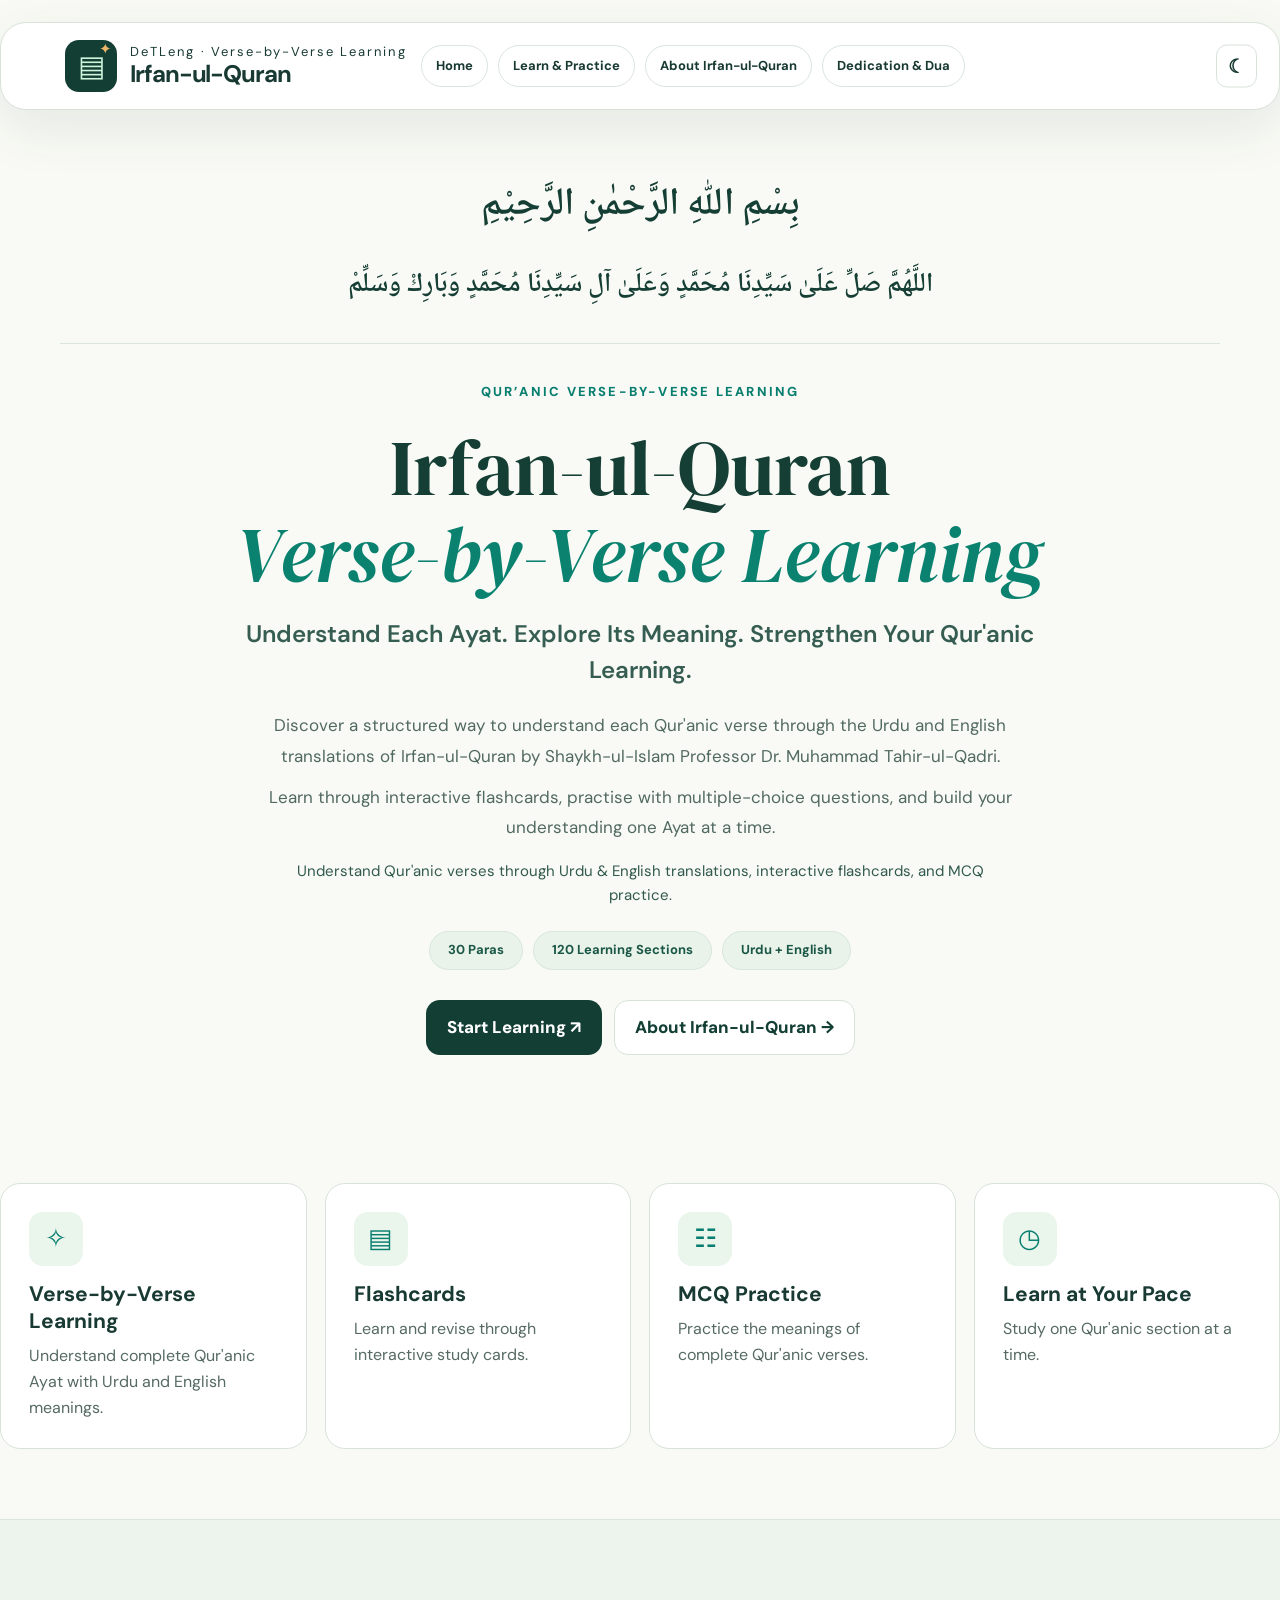
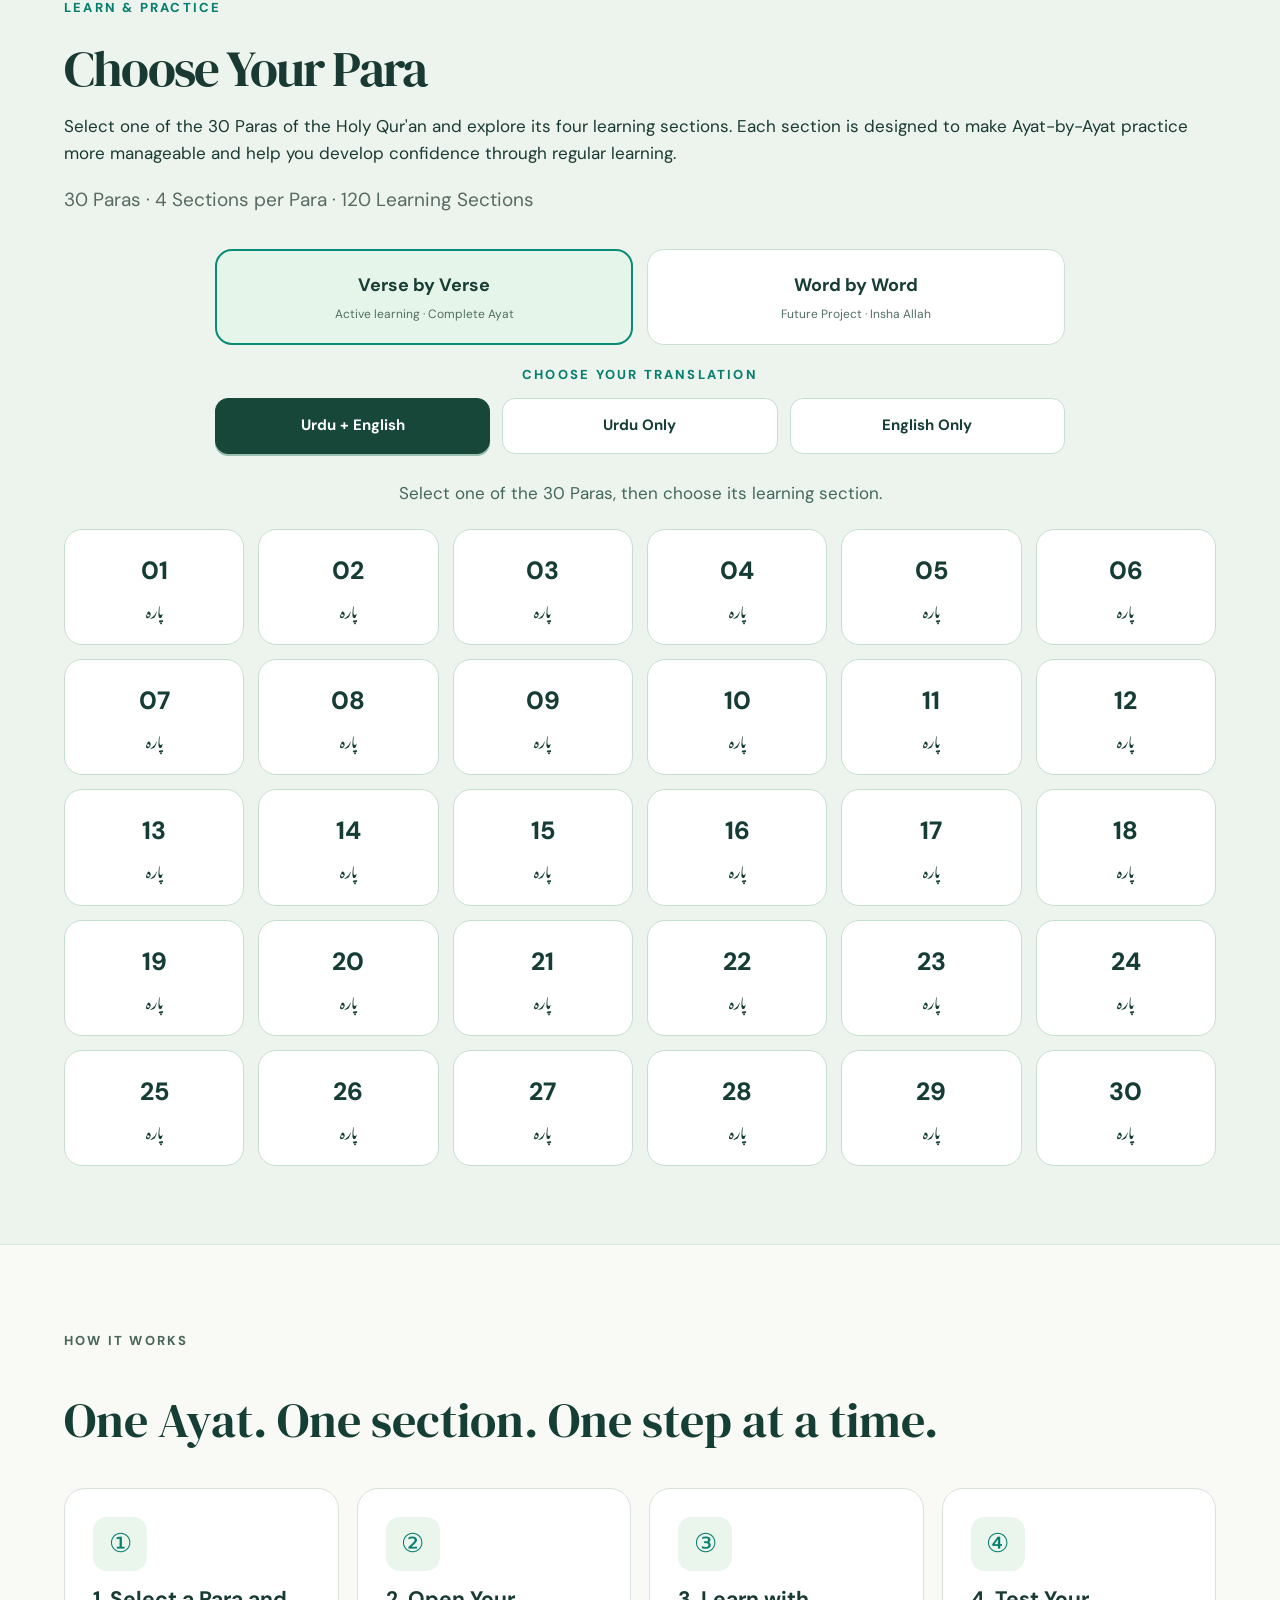
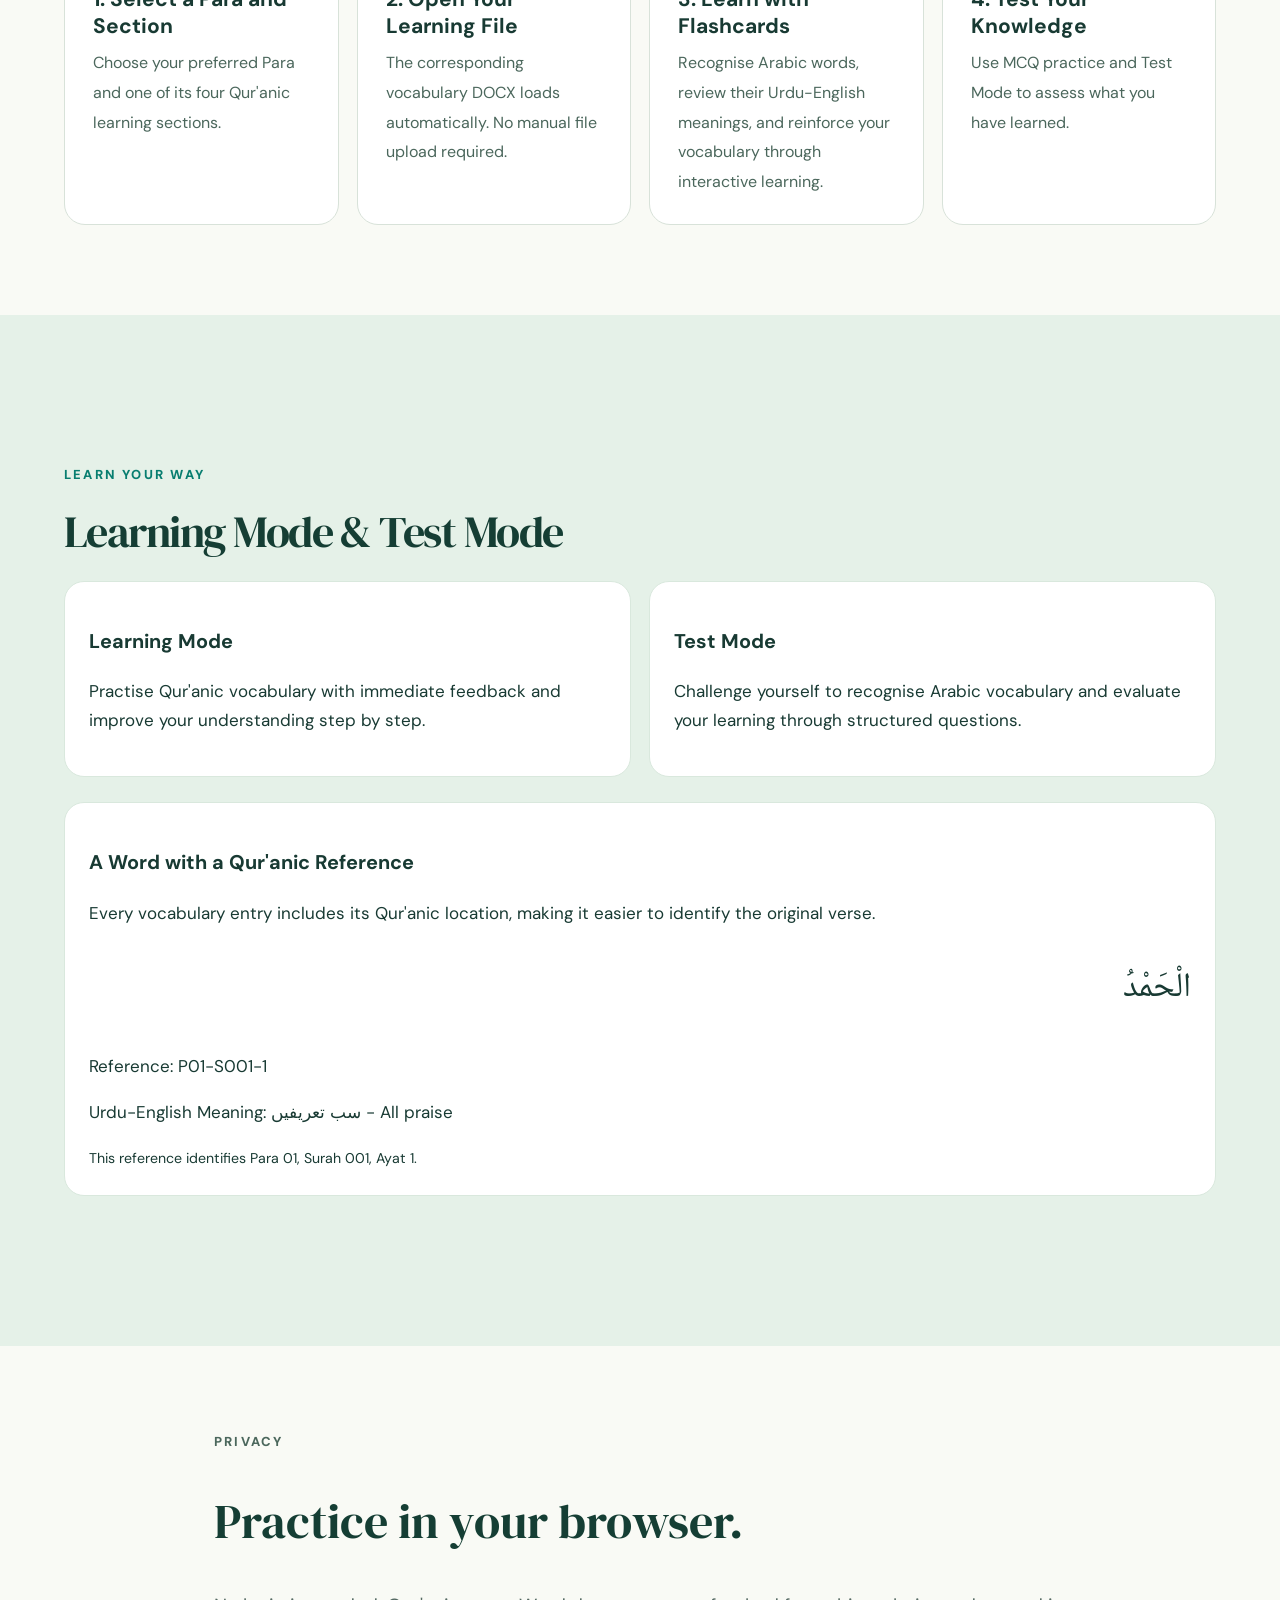
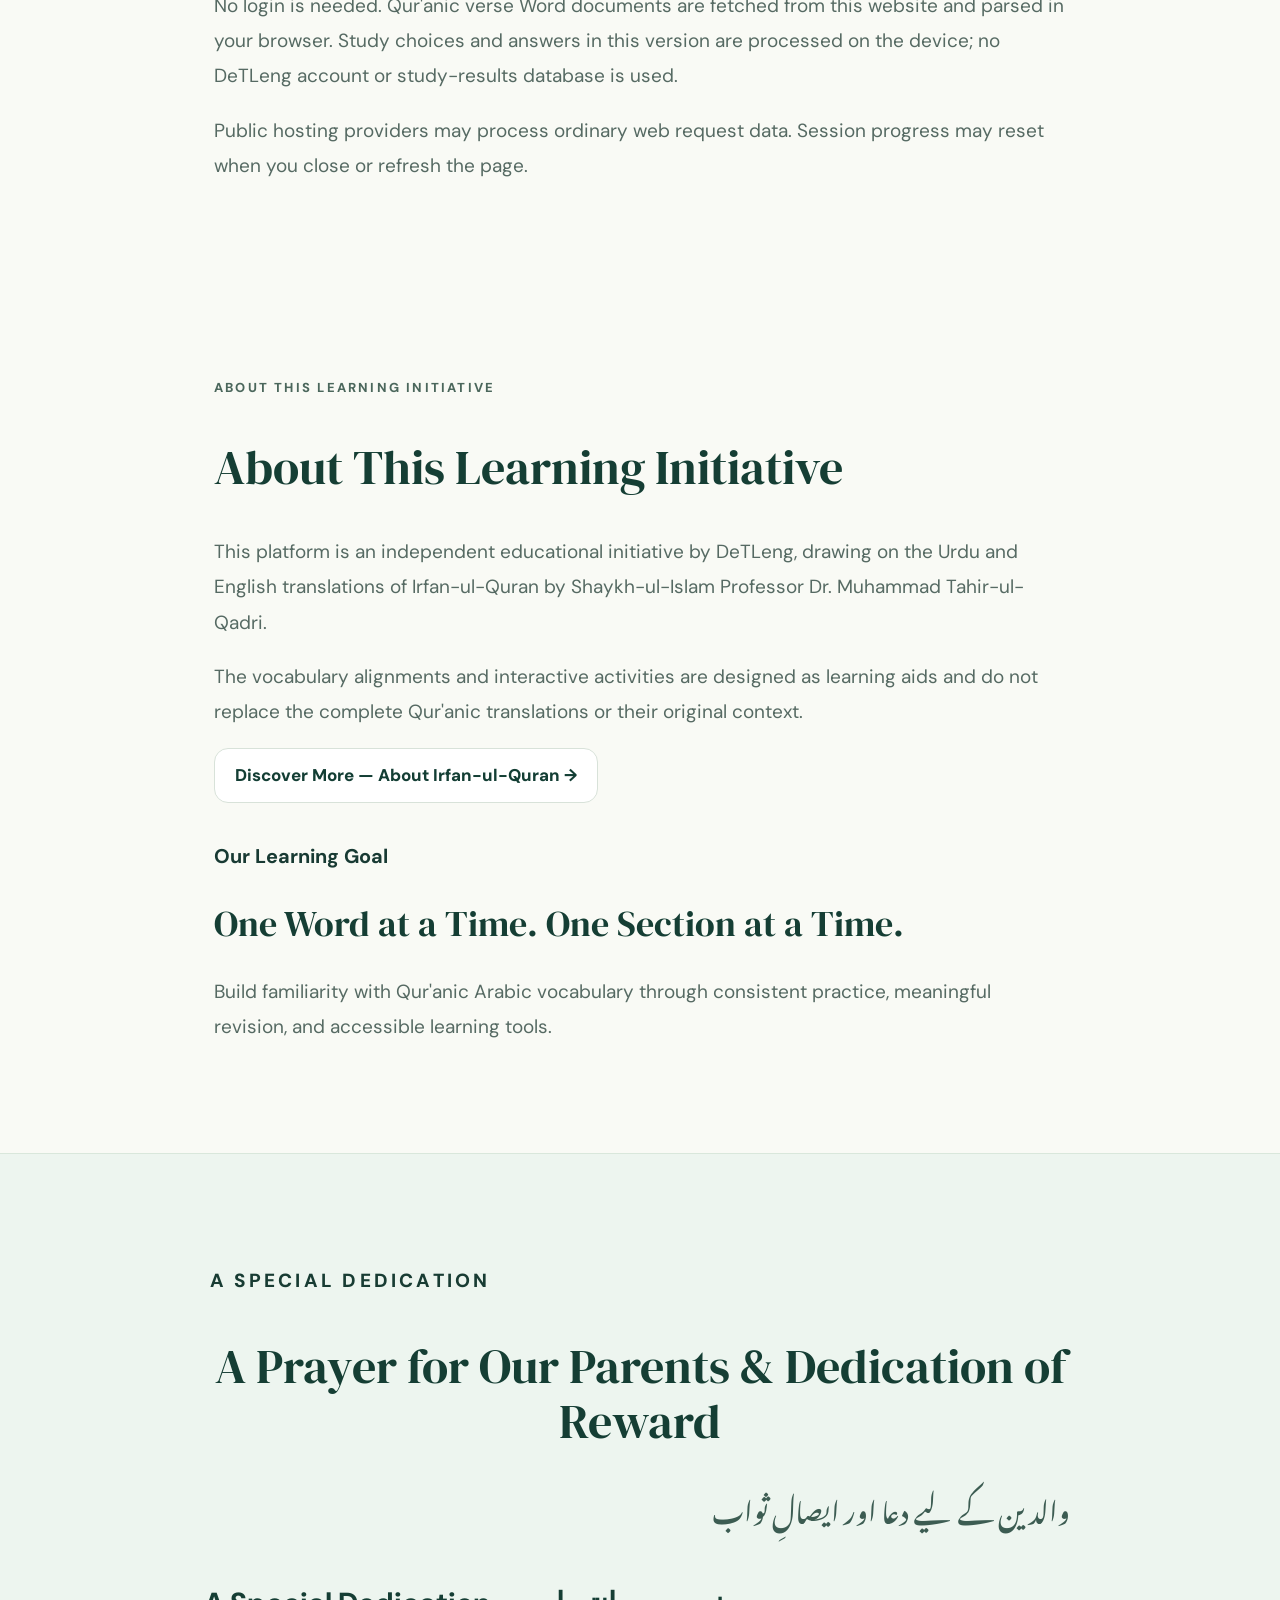
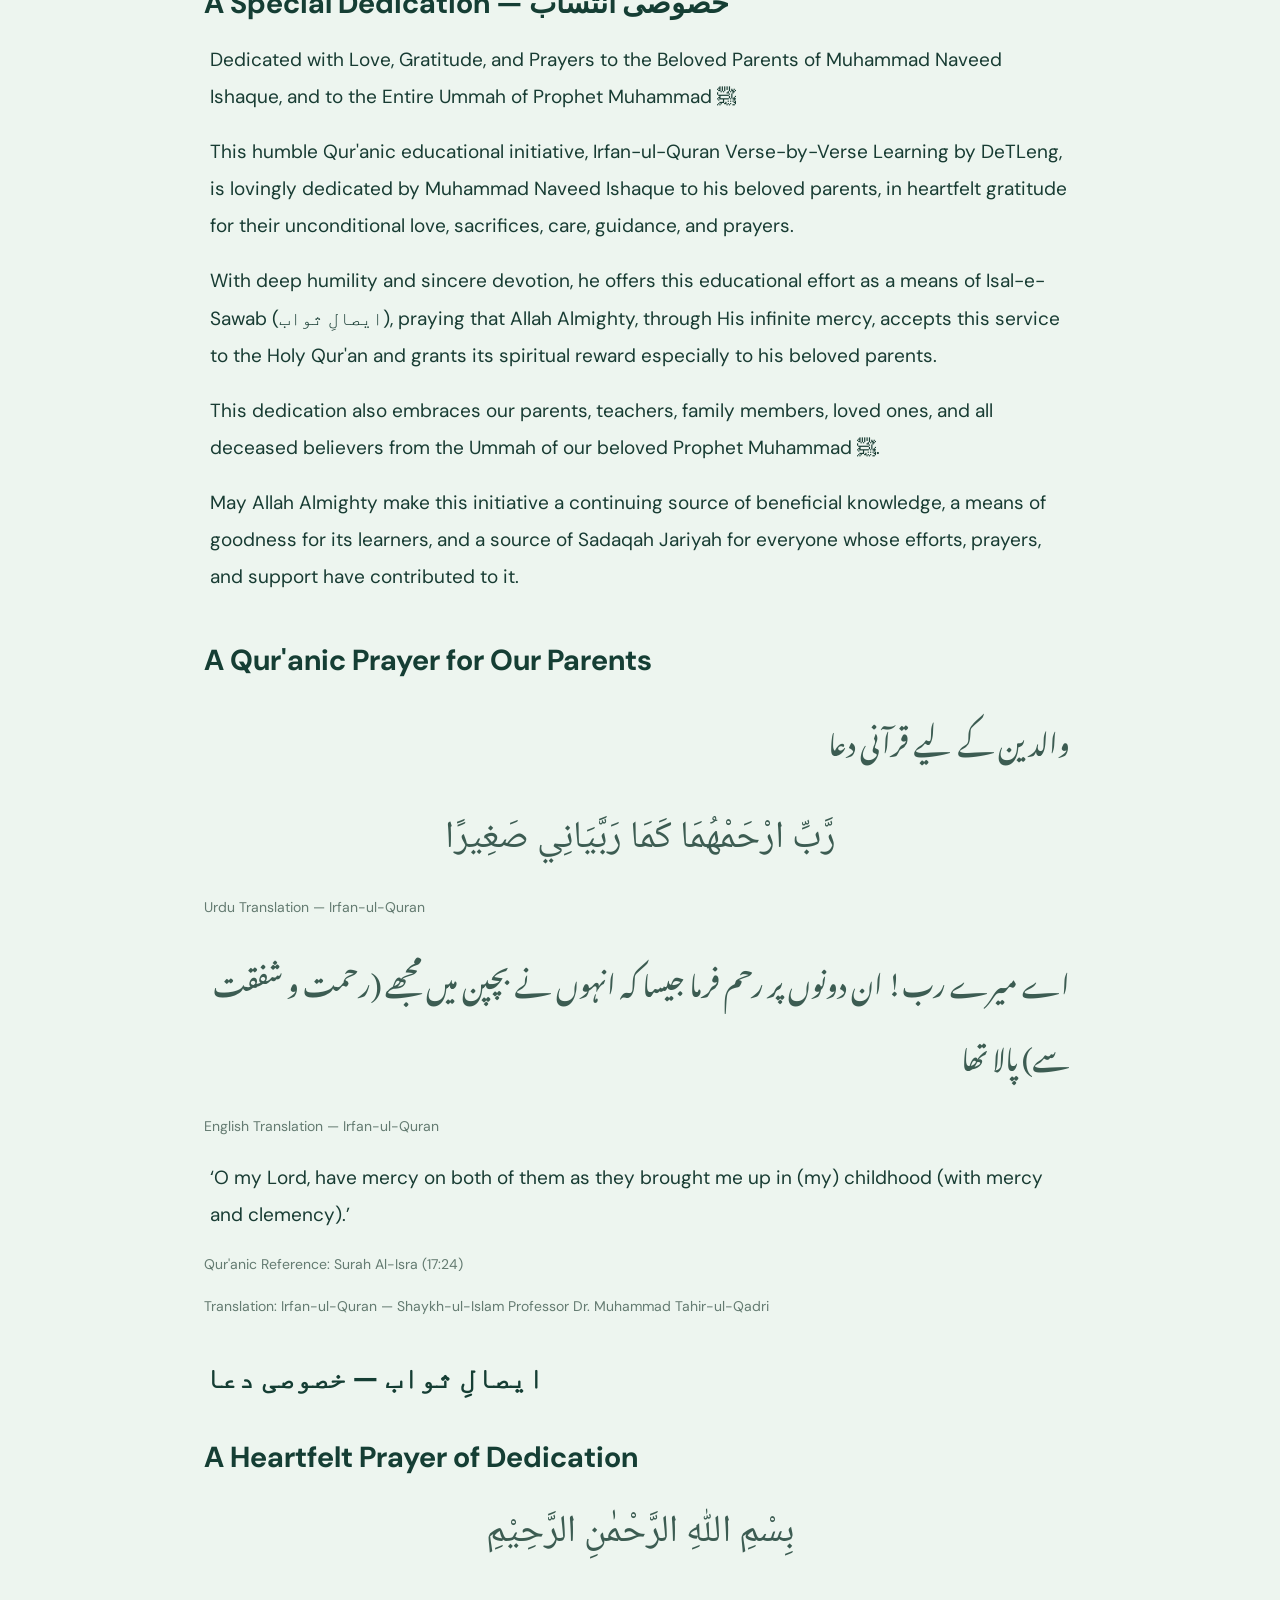
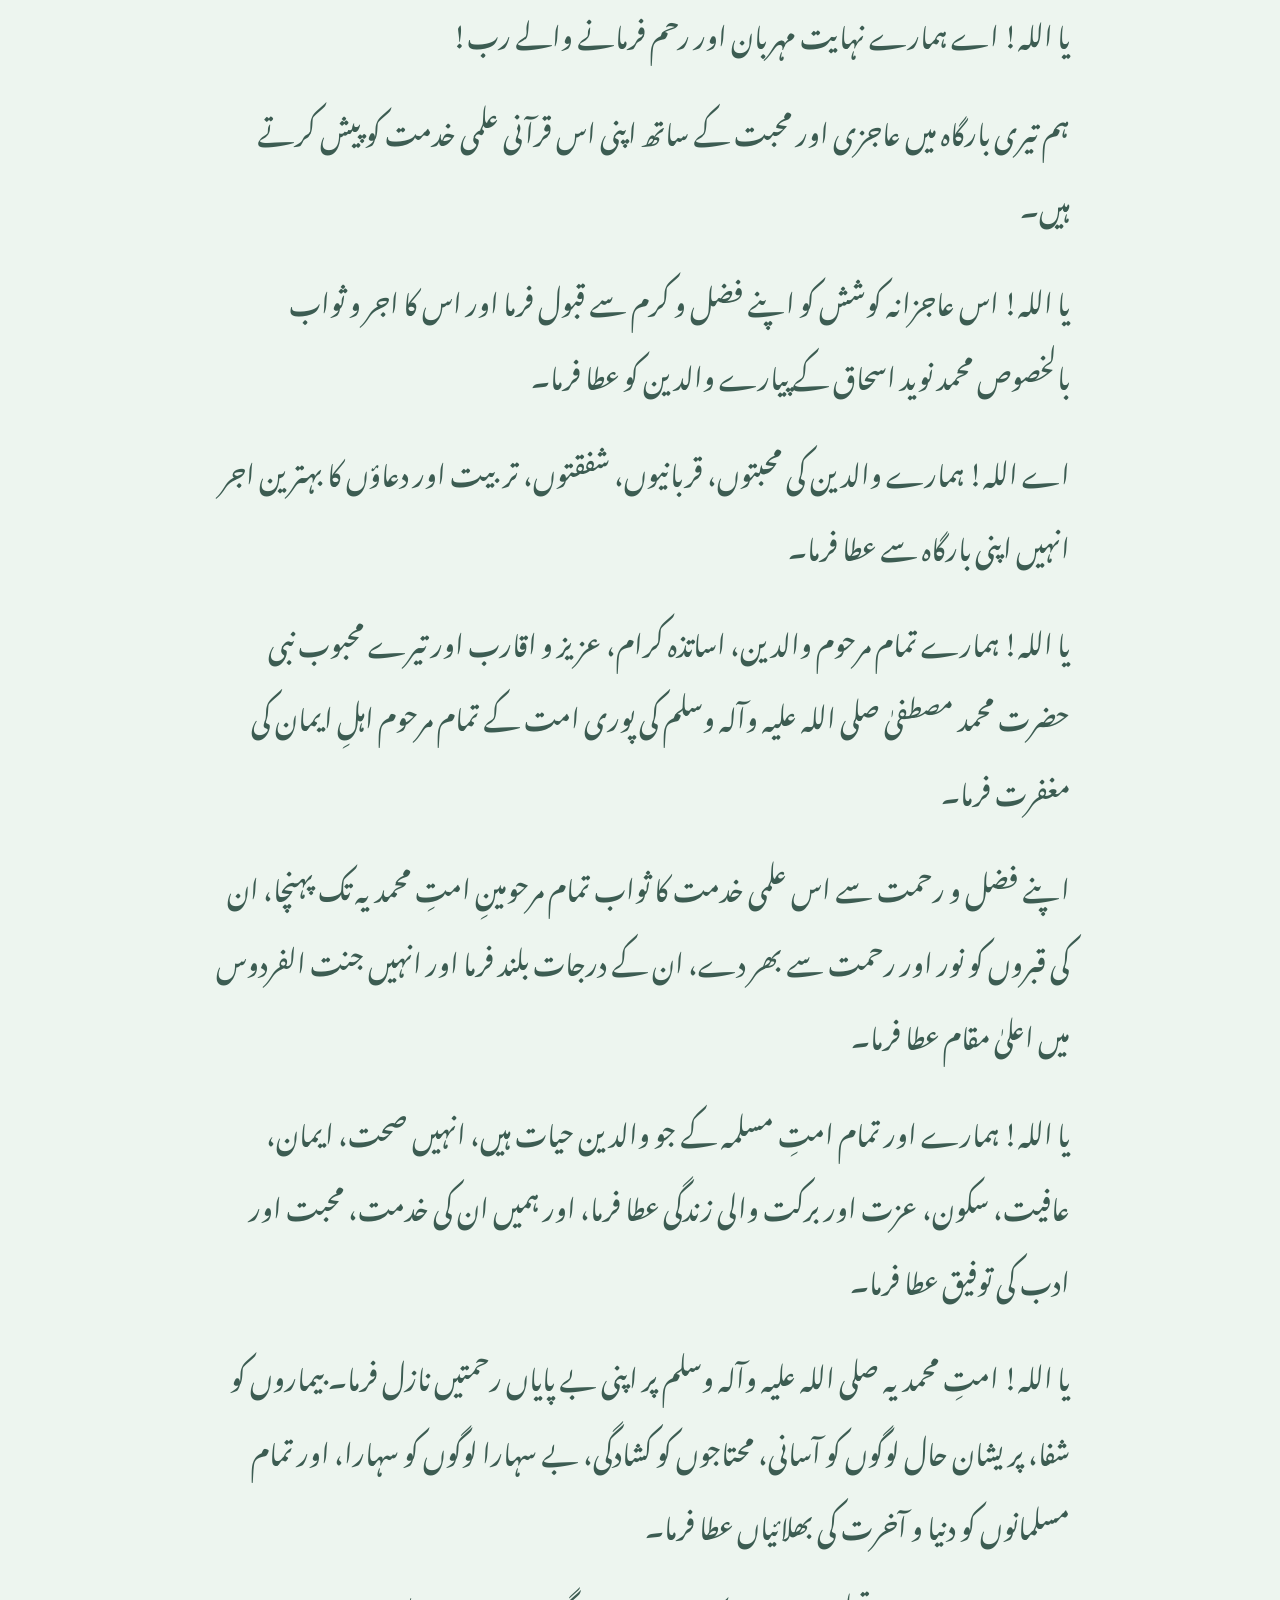
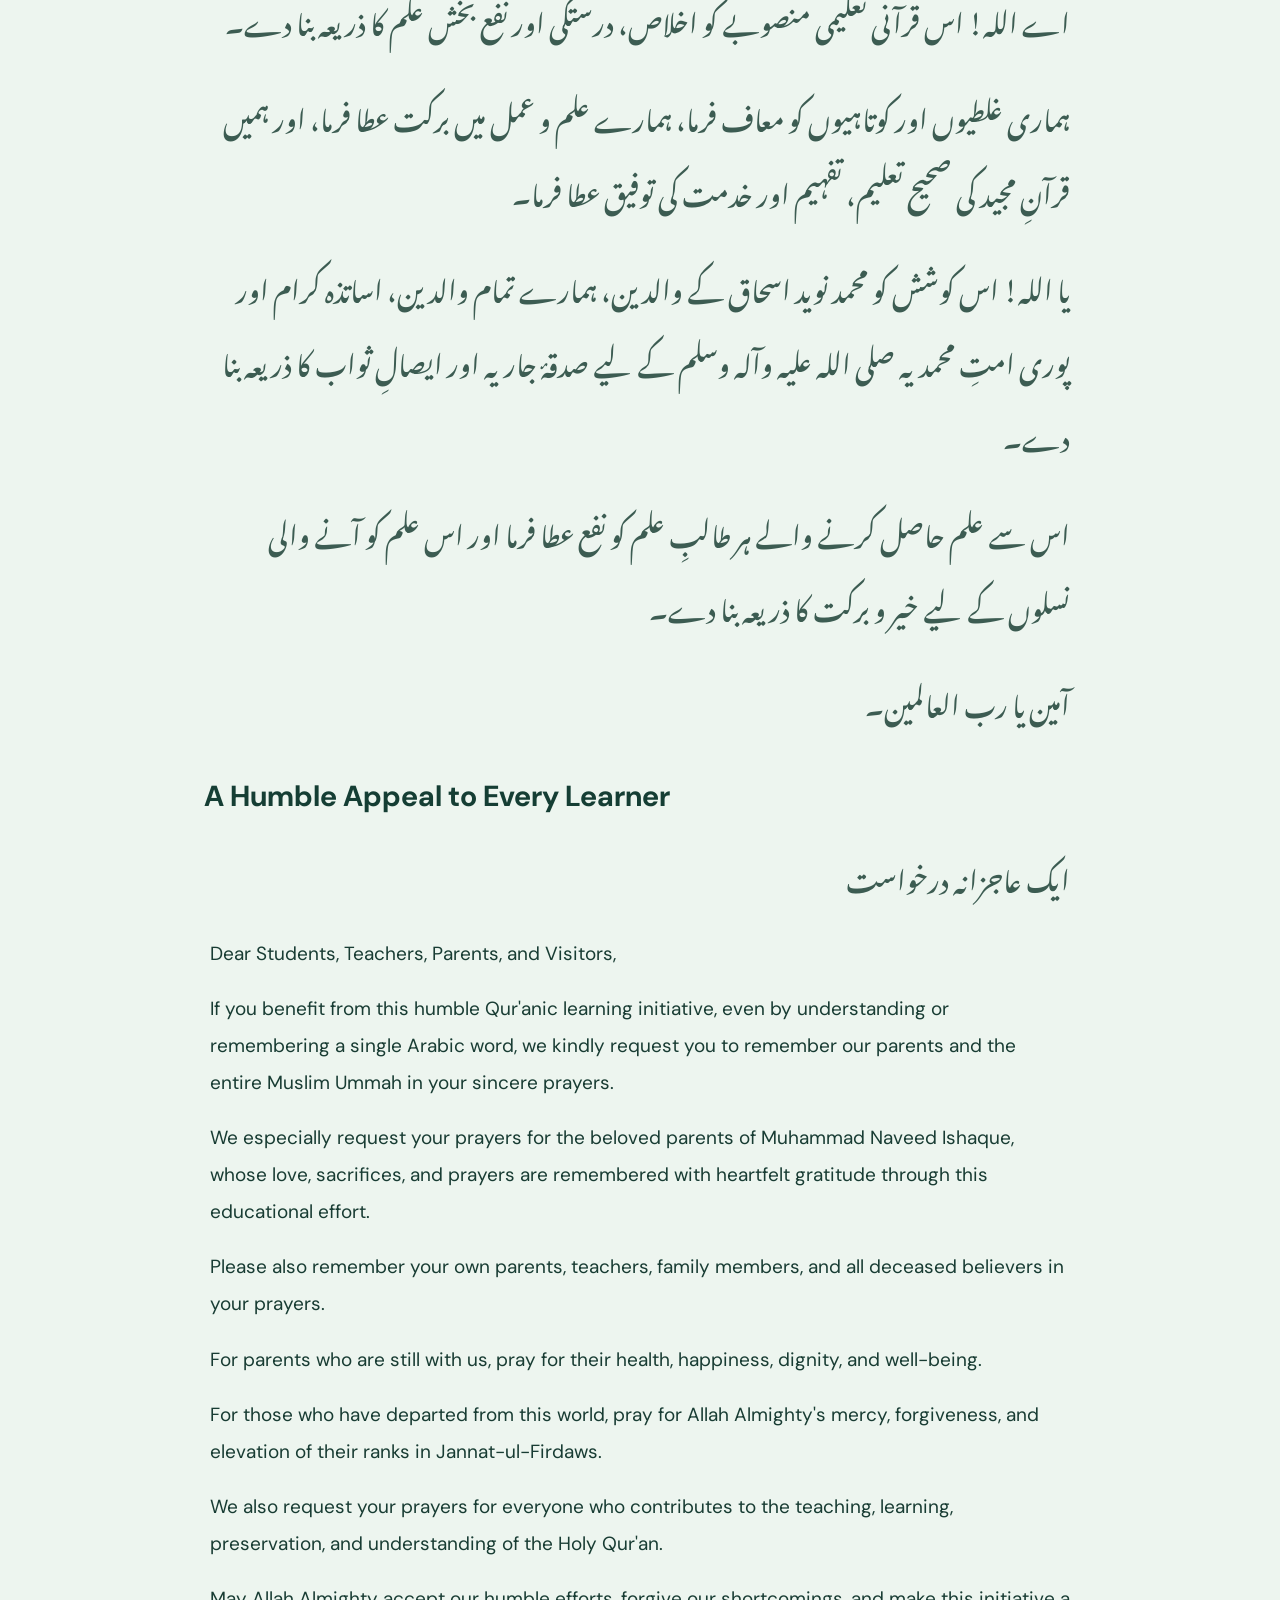
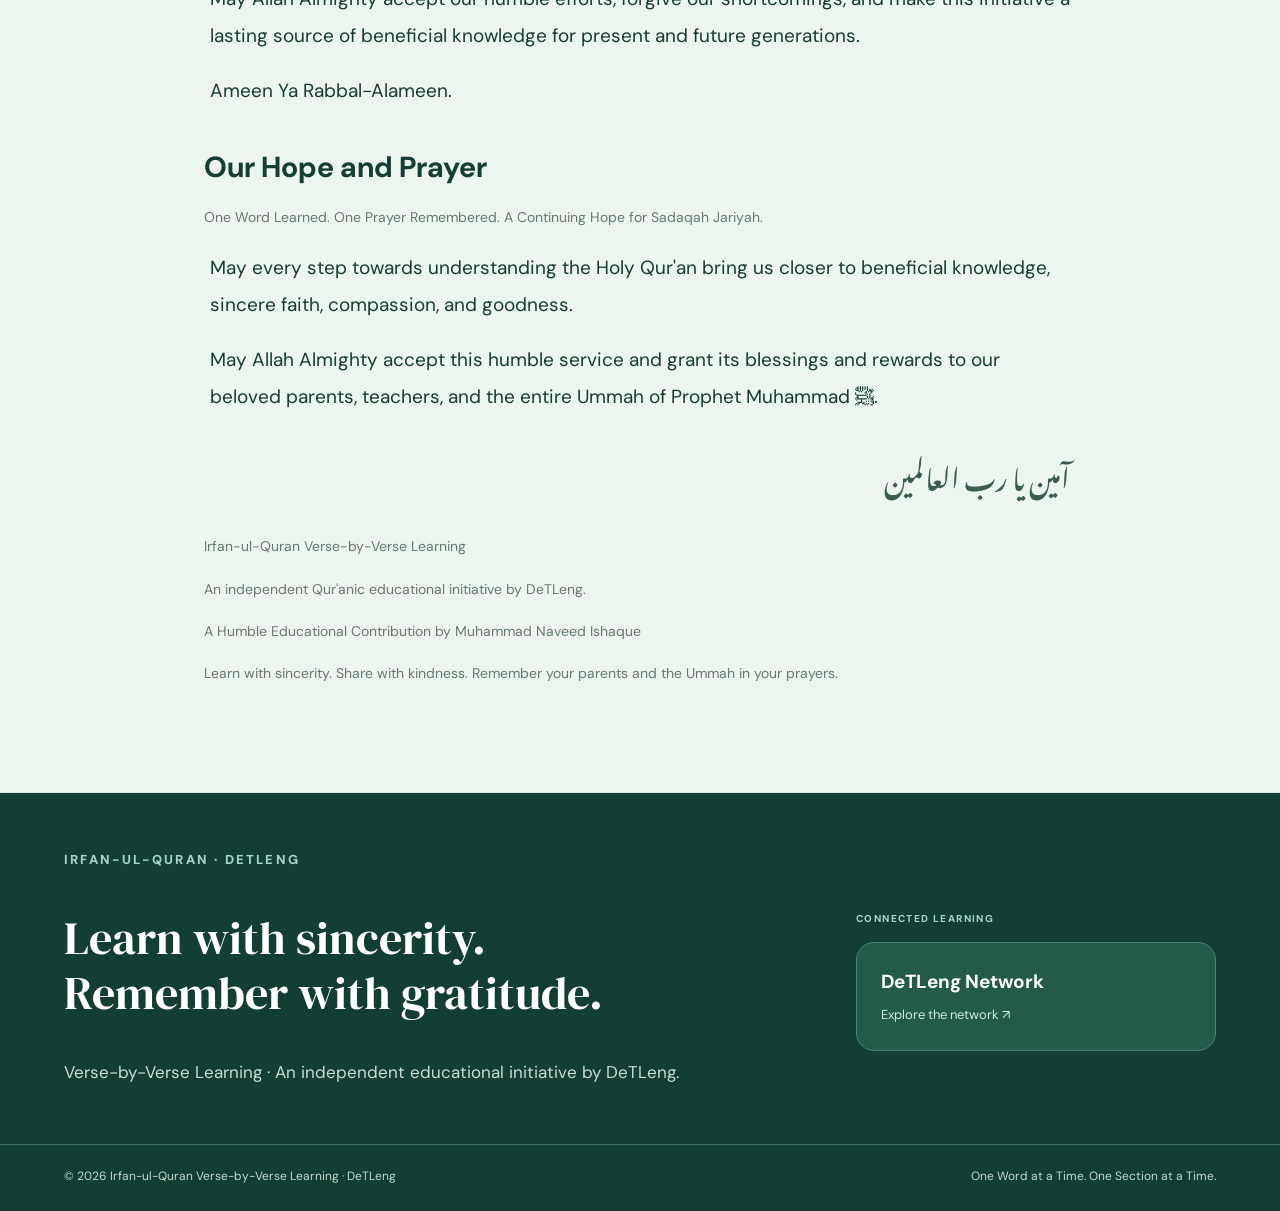
==== commit 43a260f6: "Launch Verse-by-Verse Learning with three translations and improved UI" ====
--- a/index.html
+++ b/index.html
@@ -1,33 +1,33 @@
 <!DOCTYPE html>
 
-<html lang="en"><head><meta charset="utf-8"/><meta content="width=device-width,initial-scale=1" name="viewport"/><meta content="#123e34" name="theme-color"/><meta content="Irfan-ul-Quran Word-by-Word Learning — explore 30 Paras and 120 learning sections with Urdu-English vocabulary, flashcards and MCQs." name="description"/><title>Irfan-ul-Quran — Word-by-Word Learning | DeTLeng</title><link href="assets/favicon.svg" rel="icon" type="image/svg+xml"/><link href="styles.css" rel="stylesheet"/><style>
+<html lang="en"><head><meta charset="utf-8"/><meta content="width=device-width,initial-scale=1" name="viewport"/><meta content="#123e34" name="theme-color"/><meta content="Irfan-ul-Quran Verse-by-Verse Learning — explore 30 Paras and 120 learning sections with Urdu-English verse translations, flashcards and MCQs." name="description"/><title>Irfan-ul-Quran — Verse-by-Verse Learning | DeTLeng</title><link href="assets/favicon.svg" rel="icon" type="image/svg+xml"/><link href="styles.css" rel="stylesheet"/><style>
 .study-choice{display:grid;grid-template-columns:repeat(2,minmax(0,1fr));gap:12px;margin:12px 0 16px}.study-choice-btn{border:2px solid #d3e2d8;border-radius:14px;padding:15px 12px;background:var(--card,#fff);color:inherit;font-family:inherit;font-size:16px;font-weight:700;line-height:1.4;cursor:pointer}.study-choice-btn.active{background:#173f35;color:#fff;border-color:#173f35}.study-choice-btn:focus-visible{outline:3px solid #e58b2c;outline-offset:2px}.classic-card .question-text{font-size:clamp(25px,3vw,34px);text-align:center;line-height:1.45;margin:35px 0}.classic-prompt{text-align:center;font-size:17px;color:#567469;margin:16px auto 32px}.dark .study-choice-btn:not(.active){background:#213c35;color:#f2faf4;border-color:#547168}@media(max-width:560px){.study-choice{grid-template-columns:1fr}}
-</style><link href="irfan.css" rel="stylesheet"/></head><body>
+</style><link href="irfan.css" rel="stylesheet"/><link href="iq-experience.css" rel="stylesheet"/></head><body>
 <header class="site-header shell iq-header">
-<a aria-label="Irfan-ul-Quran Home" class="brand" href="index.html#home"><span class="brand-logo">▤<span>✦</span></span><span class="brand-txt"><small>DeTLeng · Word-by-Word Learning</small><strong>Irfan-ul-Quran</strong></span></a>
+<a aria-label="Irfan-ul-Quran Home" class="brand" href="index.html#home"><span class="brand-logo">▤<span>✦</span></span><span class="brand-txt"><small>DeTLeng · Verse-by-Verse Learning</small><strong>Irfan-ul-Quran</strong></span></a>
 <button aria-expanded="false" aria-label="Toggle menu" class="mobile-menu" id="menuToggle">☰</button>
 <nav aria-label="Primary navigation" class="nav iq-nav" id="mainNav">
-<a class="iq-nav-link" href="index.html#home">Home</a><a class="iq-nav-link" href="index.html#learn">Learn &amp; Practice</a><a class="iq-nav-link" href="about.html">About Irfan-ul-Quran</a>
+<a class="iq-nav-link" href="index.html#home">Home</a><a class="iq-nav-link" href="index.html#learn">Learn &amp; Practice</a><a class="iq-nav-link" href="about.html">About Irfan-ul-Quran</a><a class="iq-nav-link" href="index.html#dedication">Dedication &amp; Dua</a>
 <button class="nav-login" hidden="" id="loginBtn">Login</button></nav></header>
 <main id="home"><section class="iq-hero shell" id="intro">
 <div class="iq-sacred"><p class="iq-bismillah" dir="rtl" lang="ar">بِسْمِ اللّٰهِ الرَّحْمٰنِ الرَّحِيْمِ</p><p class="iq-durood" dir="rtl" lang="ar">اللَّهُمَّ صَلِّ عَلَىٰ سَيِّدِنَا مُحَمَّدٍ وَعَلَىٰ آلِ سَيِّدِنَا مُحَمَّدٍ وَبَارِكْ وَسَلِّمْ</p></div>
-<div class="iq-hero-inner"><p class="eyebrow">QUR’ANIC WORD-BY-WORD LEARNING</p><h1>Irfan-ul-Quran <em>Word-by-Word Learning</em></h1>
-<p class="iq-tagline">Understand the Words. Explore the Meanings. Strengthen Your Qur'anic Learning.</p><p class="lead">Discover a structured way to learn Qur'anic Arabic vocabulary through the Urdu and English translations of Irfan-ul-Quran by Shaykh-ul-Islam Professor Dr. Muhammad Tahir-ul-Qadri.</p><p class="lead">Learn through interactive flashcards, practise with multiple-choice questions, and build your understanding one word at a time.</p>
-<p class="iq-intro-short">Learn Qur'anic Arabic through Urdu &amp; English translations, interactive flashcards, and MCQ practice.</p>
+<div class="iq-hero-inner"><p class="eyebrow">QUR’ANIC VERSE-BY-VERSE LEARNING</p><h1>Irfan-ul-Quran <em>Verse-by-Verse Learning</em></h1>
+<p class="iq-tagline">Understand Each Ayat. Explore Its Meaning. Strengthen Your Qur'anic Learning.</p><p class="lead">Discover a structured way to understand each Qur'anic verse through the Urdu and English translations of Irfan-ul-Quran by Shaykh-ul-Islam Professor Dr. Muhammad Tahir-ul-Qadri.</p><p class="lead">Learn through interactive flashcards, practise with multiple-choice questions, and build your understanding one Ayat at a time.</p>
+<p class="iq-intro-short">Understand Qur'anic verses through Urdu &amp; English translations, interactive flashcards, and MCQ practice.</p>
 <div class="iq-stats"><span>30 Paras</span><span>120 Learning Sections</span><span>Urdu + English</span></div>
 <div class="hero-actions"><a class="btn primary" href="#learn">Start Learning ↗</a><a class="btn secondary" href="about.html">About Irfan-ul-Quran →</a></div></div>
 </section>
 <section class="iq-feature-section shell"><div class="feature-grid">
-<article><span class="feature-icon">✧</span><h3>Word-by-Word Learning</h3><p>Qur'anic Arabic vocabulary with Urdu-English meanings.</p></article>
+<article><span class="feature-icon">✧</span><h3>Verse-by-Verse Learning</h3><p>Understand complete Qur'anic Ayat with Urdu and English meanings.</p></article>
 <article><span class="feature-icon">▤</span><h3>Flashcards</h3><p>Learn and revise through interactive study cards.</p></article>
-<article><span class="feature-icon">☷</span><h3>MCQ Practice</h3><p>Check your vocabulary recognition and understanding.</p></article>
-<article><span class="feature-icon">◷</span><h3>Learn at Your Pace</h3><p>Study one Qur'anic section at a time.</p></article></div></section><section class="para-section" id="learn"><div class="shell"><div class="section-head"><p class="eyebrow">LEARN &amp; PRACTICE</p><h2>Choose Your Para</h2><p>Select one of the 30 Paras of the Holy Qur'an and explore its four learning sections. Each section is designed to make vocabulary practice more manageable and help you develop confidence through regular learning.</p><p class="iq-secondary-text">30 Paras · 4 Sections per Para · 120 Learning Sections</p></div><p aria-live="polite" class="para-language-notice" id="paraLanguageNotice">Select one of the 30 Paras, then choose its learning section.</p><div aria-label="Choose a Para from 01 to 30" class="para-grid" id="paraGrid"></div></div></section><section class="workspace-section" id="workspace"><div class="shell"><div class="section-head"><p class="eyebrow">YOUR LEARNING WORKSPACE</p><h2>Practice word by word.</h2><p>Choose a range or question group, then study with MCQs or classic flashcards.</p></div><div class="workspace-grid"><div class="settings-card"><div class="step-heading"><span class="step-circle">1</span><div><h3>Selected Para &amp; Learning Section</h3><p>Automatically loaded from your chosen quarter</p></div></div><div class="selected-para" id="selectedPara"><strong id="selectedParaLabel">Choose a Para and quarter above</strong><button class="mini-btn" id="changeParaBtn" type="button">Change Para / Section</button></div><div aria-label="Choose or drop a DOCX Word file" class="dropzone" hidden="" id="dropzone" role="button" tabindex="0"><div class="upload-symbol">↑</div><strong>Drop your file here</strong><span>or click to browse your computer</span><small>.docx only · Up to 25 MB</small><input accept=".docx,application/vnd.openxmlformats-officedocument.wordprocessingml.document" hidden="" id="fileInput" type="file"/></div><div aria-live="polite" class="file-summary hidden" id="fileSummary"></div><div class="step-heading border-top"><span class="step-circle">2</span><div><h3>Select question range</h3><p>Select question numbers from your chosen section</p></div></div><div class="range-grid"><label>Start number<input disabled="" id="startNumber" min="0" placeholder="1" step="1" type="number"/></label><label>End number<input disabled="" id="endNumber" min="0" placeholder="10" step="1" type="number"/></label></div><div class="hint" id="rangeInfo">Choose a Para and section above to begin.</div><section aria-labelledby="rangeGroupsTitle" class="range-groups hidden" id="rangeGroups"><h4 id="rangeGroupsTitle">Question groups · 10 per group</h4><p>Choose a group, then Generate Flashcards. All selects the full range. Generate again to resume a saved group.</p><div aria-label="Select a question range group" class="range-group-grid" id="rangeGroupButtons" role="group"></div><p class="group-progress-legend">Blue = In progress · Green = All correct · Red = Needs practice / unfinished · Blank = Not attempted<br/>Progress stays while this page is open. Restart resets the current set.</p></section><div class="switch-row"><label class="switch-label"><input id="shuffleQuestions" type="checkbox"/><span>Shuffle question order</span></label></div><div class="button-stack"><button class="btn primary full" disabled="" id="generateBtn">Generate Flashcards <span>→</span></button><button class="btn outline full" disabled="" id="editBtn">View / Edit extracted questions</button><button class="btn subtle full" hidden="" id="demoBtn">Try sample questions instead</button></div><div aria-live="polite" class="status" id="status" role="status"></div></div><div class="preview-panel" id="previewPanel"><div class="preview-head"><div><p class="mini-overline">LIVE PREVIEW</p><h3>Practice, flip, remember.</h3></div><span class="counter" id="deckCounter">DEMO</span></div><div id="studyArea"><div class="practice-modes" id="practiceModes"><div aria-label="Choose Learning Mode or Test Mode" class="practice-mode-choice" role="group"><button aria-pressed="true" class="practice-mode-btn active" id="learningModeBtn" type="button"><strong>Learning Mode</strong><small>Instant feedback · First answer locks</small></button><button aria-pressed="false" class="practice-mode-btn" id="testModeBtn" type="button"><strong>Test Mode</strong><small>Check your recall, then see your result</small></button></div><p class="practice-mode-note">Changing mode starts a fresh attempt.</p></div><div class="session-summary"><p aria-live="polite" id="sessionProgress"></p><strong class="last-result hidden" id="lastResult"></strong><div class="session-actions"><button class="mini-btn hidden" id="finishTestBtn" type="button">Finish Test</button><button class="mini-btn hidden" id="showResultBtn" type="button">View result</button></div></div><p aria-live="polite" class="study-notice" id="studyNotice" role="status"></p><div aria-label="Flip flashcard" class="flip-card" id="flipCard" role="button" tabindex="0"><div class="card-content" id="cardContent"></div></div><p class="flip-hint" id="studyFlipHint">↻ Tap the card or press Space to flip</p><div class="study-toolbar"><button class="btn secondary" disabled="" id="prevBtn">← Previous</button><button class="btn secondary" id="flipBtn">↻ Flip card</button><button class="btn primary" id="nextBtn">Next →</button></div><div class="study-extras"><button class="mini-btn" id="shuffleOptionsBtn">⇄ Shuffle options</button><button class="mini-btn" id="shuffleDeckBtn">⤨ Shuffle questions</button><button class="mini-btn" id="restartBtn">↺ Restart</button></div><nav aria-labelledby="quizNavigationTitle" class="quiz-navigation" id="quizNavigation"><h4 id="quizNavigationTitle">Quiz navigation</h4><p class="quiz-navigation-hint">Choose a question number to jump directly to it.</p><div class="quiz-question-grid" id="quizQuestions"></div><p class="quiz-navigation-legend" id="quizNavigationLegend"><span>Current question: outlined</span><span>Answer selected: shaded</span></p></nav></div><div class="export-panel" id="exportPanel"><p class="mini-overline">DOWNLOAD YOUR STUDY DECK</p><p>Generate a deck first to enable downloadable formats.</p><div class="export-grid"><button disabled="" id="htmlBtn">⤓ Interactive HTML</button><button disabled="" id="pdfBtn">⤓ Printable PDF</button><button disabled="" id="csvBtn">⤓ CSV</button><button disabled="" id="xlsxBtn">⤓ Excel XLSX</button><button disabled="" id="zipBtn">⤓ Offline ZIP</button></div></div></div></div></div></section>
-<section class="iq-info-section shell" id="how"><p class="eyebrow">HOW IT WORKS</p><h2>One word. One section. One step at a time.</h2>
+<article><span class="feature-icon">☷</span><h3>MCQ Practice</h3><p>Practice the meanings of complete Qur'anic verses.</p></article>
+<article><span class="feature-icon">◷</span><h3>Learn at Your Pace</h3><p>Study one Qur'anic section at a time.</p></article></div></section><section class="para-section" id="learn"><div class="shell"><div class="section-head"><p class="eyebrow">LEARN &amp; PRACTICE</p><h2>Choose Your Para</h2><p>Select one of the 30 Paras of the Holy Qur'an and explore its four learning sections. Each section is designed to make Ayat-by-Ayat practice more manageable and help you develop confidence through regular learning.</p><p class="iq-secondary-text">30 Paras · 4 Sections per Para · 120 Learning Sections</p></div><div class="iq-learning-modes" aria-label="Learning experiences"><button type="button" id="verseModeBtn" class="iq-learning-mode is-active" aria-pressed="true"><strong>Verse by Verse</strong><small>Active learning · Complete Ayat</small></button><button type="button" id="wordFutureBtn" class="iq-learning-mode" aria-pressed="false"><strong>Word by Word</strong><small>Future Project · Insha Allah</small></button></div><div class="iq-language-picker" aria-label="Choose translation"><p class="eyebrow">CHOOSE YOUR TRANSLATION</p><div class="iq-language-buttons" role="group" aria-label="Translation options"><button type="button" class="iq-lang-btn is-active" data-language="bilingual" aria-pressed="true">Urdu + English</button><button type="button" class="iq-lang-btn" data-language="urdu" aria-pressed="false">Urdu Only</button><button type="button" class="iq-lang-btn" data-language="english" aria-pressed="false">English Only</button></div></div><p aria-live="polite" class="para-language-notice" id="paraLanguageNotice">Select one of the 30 Paras, then choose its learning section.</p><div aria-label="Choose a Para from 01 to 30" class="para-grid" id="paraGrid"></div></div></section><section class="workspace-section" id="workspace"><div class="shell"><div class="section-head"><p class="eyebrow">YOUR LEARNING WORKSPACE</p><h2>Practice verse by verse.</h2><p>Choose a range or question group, then study with MCQs or classic flashcards.</p></div><div class="iq-stage-top"><button class="mini-btn" type="button" id="groupsToParasBtn">← Change Para / Translation</button></div><div class="workspace-grid"><div class="settings-card"><div class="step-heading"><span class="step-circle">1</span><div><h3>Selected Para &amp; Learning Section</h3><p>Automatically loaded from your chosen quarter</p></div></div><div class="selected-para" id="selectedPara"><strong id="selectedParaLabel">Choose a Para and quarter above</strong><button class="mini-btn" id="changeParaBtn" type="button">Change Para / Section</button></div><div aria-label="Choose or drop a DOCX Word file" class="dropzone" hidden="" id="dropzone" role="button" tabindex="0"><div class="upload-symbol">↑</div><strong>Drop your file here</strong><span>or click to browse your computer</span><small>.docx only · Up to 25 MB</small><input accept=".docx,application/vnd.openxmlformats-officedocument.wordprocessingml.document" hidden="" id="fileInput" type="file"/></div><div aria-live="polite" class="file-summary hidden" id="fileSummary"></div><div class="step-heading border-top"><span class="step-circle">2</span><div><h3>Select question range</h3><p>Select question numbers from your chosen section</p></div></div><div class="range-grid"><label>Start number<input disabled="" id="startNumber" min="0" placeholder="1" step="1" type="number"/></label><label>End number<input disabled="" id="endNumber" min="0" placeholder="10" step="1" type="number"/></label></div><div class="hint" id="rangeInfo">Choose a Para and section above to begin.</div><section aria-labelledby="rangeGroupsTitle" class="range-groups hidden" id="rangeGroups"><h4 id="rangeGroupsTitle">Question groups · 10 per group</h4><p>Choose a group, then Generate Flashcards. All selects the full range. Generate again to resume a saved group.</p><div aria-label="Select a question range group" class="range-group-grid" id="rangeGroupButtons" role="group"></div><p class="group-progress-legend">Blue = In progress · Green = All correct · Red = Needs practice / unfinished · Blank = Not attempted<br/>Progress stays while this page is open. Restart resets the current set.</p></section><div class="switch-row"><label class="switch-label"><input id="shuffleQuestions" type="checkbox"/><span>Shuffle question order</span></label></div><div class="button-stack"><button class="btn primary full" disabled="" id="generateBtn">Generate Flashcards <span>→</span></button><button class="btn outline full" disabled="" id="editBtn">View / Edit extracted questions</button><button class="btn subtle full" hidden="" id="demoBtn">Try sample questions instead</button></div><div aria-live="polite" class="status" id="status" role="status"></div></div><div class="preview-panel" id="previewPanel"><div class="iq-practice-top"><button type="button" class="btn secondary" id="backToGroupsBtn">← Back to Question Groups</button><button type="button" class="mini-btn iq-restart-safe" id="restartSafeBtn">↺ Restart attempt</button></div><div class="preview-head"><div><p class="mini-overline">LIVE PREVIEW</p><h3>Practice, flip, remember.</h3></div><span class="counter" id="deckCounter">DEMO</span></div><div id="studyArea"><div class="practice-modes" id="practiceModes"><div aria-label="Choose Learning Mode or Test Mode" class="practice-mode-choice" role="group"><button aria-pressed="true" class="practice-mode-btn active" id="learningModeBtn" type="button"><strong>Learning Mode</strong><small>Instant feedback · First answer locks</small></button><button aria-pressed="false" class="practice-mode-btn" id="testModeBtn" type="button"><strong>Test Mode</strong><small>Check your recall, then see your result</small></button></div><p class="practice-mode-note">Changing mode starts a fresh attempt.</p></div><div class="session-summary"><p aria-live="polite" id="sessionProgress"></p><strong class="last-result hidden" id="lastResult"></strong><div class="session-actions"><button class="mini-btn hidden" id="finishTestBtn" type="button">Finish Test</button><button class="mini-btn hidden" id="showResultBtn" type="button">View result</button></div></div><p aria-live="polite" class="study-notice" id="studyNotice" role="status"></p><div aria-label="Flip flashcard" class="flip-card" id="flipCard" role="button" tabindex="0"><div class="card-content" id="cardContent"></div></div><p class="flip-hint" id="studyFlipHint">↻ Tap the card or press Space to flip</p><div class="study-toolbar"><button class="btn secondary" disabled="" id="prevBtn">← Previous</button><button class="btn secondary" id="flipBtn">↻ Flip card</button><button class="btn primary" id="nextBtn">Next →</button></div><div class="study-extras"><button class="mini-btn" id="shuffleOptionsBtn">⇄ Shuffle options</button><button class="mini-btn" id="shuffleDeckBtn">⤨ Shuffle questions</button><button class="mini-btn" hidden="" id="restartBtn">↺ Restart</button></div><nav aria-labelledby="quizNavigationTitle" class="quiz-navigation" id="quizNavigation"><h4 id="quizNavigationTitle">Quiz navigation</h4><p class="quiz-navigation-hint">Choose a question number to jump directly to it.</p><div class="quiz-question-grid" id="quizQuestions"></div><p class="quiz-navigation-legend" id="quizNavigationLegend"><span>Current question: outlined</span><span>Answer selected: shaded</span></p></nav></div><div class="export-panel" id="exportPanel"><p class="mini-overline">DOWNLOAD YOUR STUDY DECK</p><p>Generate a deck first to enable downloadable formats.</p><div class="export-grid"><button disabled="" id="htmlBtn">⤓ Interactive HTML</button><button disabled="" id="pdfBtn">⤓ Printable PDF</button><button disabled="" id="csvBtn">⤓ CSV</button><button disabled="" id="xlsxBtn">⤓ Excel XLSX</button><button disabled="" id="zipBtn">⤓ Offline ZIP</button></div></div></div></div></div></section>
+<section class="iq-info-section shell" id="how"><p class="eyebrow">HOW IT WORKS</p><h2>One Ayat. One section. One step at a time.</h2>
 <div class="feature-grid"><article><div class="feature-icon">①</div><h3>1. Select a Para and Section</h3><p>Choose your preferred Para and one of its four Qur'anic learning sections.</p></article><article><div class="feature-icon">②</div><h3>2. Open Your Learning File</h3><p>The corresponding vocabulary DOCX loads automatically. No manual file upload required.</p></article><article><div class="feature-icon">③</div><h3>3. Learn with Flashcards</h3><p>Recognise Arabic words, review their Urdu-English meanings, and reinforce your vocabulary through interactive learning.</p></article><article><div class="feature-icon">④</div><h3>4. Test Your Knowledge</h3><p>Use MCQ practice and Test Mode to assess what you have learned.</p></article></div></section>
 <section class="guide-wrap" id="guide"><div class="shell iq-guide"><p class="eyebrow">LEARN YOUR WAY</p><h2>Learning Mode &amp; Test Mode</h2><div class="iq-two-col"><article><h3>Learning Mode</h3><p>Practise Qur'anic vocabulary with immediate feedback and improve your understanding step by step.</p></article><article><h3>Test Mode</h3><p>Challenge yourself to recognise Arabic vocabulary and evaluate your learning through structured questions.</p></article></div><div class="iq-example"><h3>A Word with a Qur'anic Reference</h3><p>Every vocabulary entry includes its Qur'anic location, making it easier to identify the original verse.</p><div class="iq-word" dir="rtl" lang="ar">الْحَمْدُ</div><p>Reference: P01-S001-1</p><p>Urdu-English Meaning: سب تعریفیں - All praise</p><small>This reference identifies Para 01, Surah 001, Ayat 1.</small></div></div></section>
-<section class="iq-info-section shell narrow" id="privacy"><p class="eyebrow">PRIVACY</p><h2>Practice in your browser.</h2><p>No login is needed. Public vocabulary Word documents are fetched from this website and parsed in your browser. Study choices and answers in this version are processed on the device; no DeTLeng account or study-results database is used.</p><p>Public hosting providers may process ordinary web request data. Session progress may reset when you close or refresh the page.</p></section>
-<section class="iq-info-section shell narrow iq-purpose" id="purpose"><p class="eyebrow">ABOUT THIS LEARNING INITIATIVE</p><h2>About This Learning Initiative</h2><p>This platform is an independent educational initiative by DeTLeng, drawing on the Urdu and English translations of Irfan-ul-Quran by Shaykh-ul-Islam Professor Dr. Muhammad Tahir-ul-Qadri.</p><p>The vocabulary alignments and interactive activities are designed as learning aids and do not replace the complete Qur'anic translations or their original context.</p><a class="btn secondary" href="about.html">Discover More — About Irfan-ul-Quran →</a><h3>Our Learning Goal</h3><h2 class="iq-goal">One Word at a Time. One Section at a Time.</h2><p>Build familiarity with Qur'anic Arabic vocabulary through consistent practice, meaningful revision, and accessible learning tools.</p></section><section class="iq-dedication" id="dedication"><div class="shell iq-prayer"><p class="eyebrow">A SPECIAL DEDICATION</p><h2>A Prayer for Our Parents &amp; Dedication of Reward</h2><p class="iq-urdu-prayer" dir="rtl" lang="ur">والدین کے لیے دعا اور ایصالِ ثواب</p><h3>A Special Dedication — خصوصی انتساب</h3><p>Dedicated with Love, Gratitude, and Prayers to the Beloved Parents of Muhammad Naveed Ishaque, and to the Entire Ummah of Prophet Muhammad ﷺ</p><p>This humble Qur'anic educational initiative, Irfan-ul-Quran Word-by-Word Learning by DeTLeng, is lovingly dedicated by Muhammad Naveed Ishaque to his beloved parents, in heartfelt gratitude for their unconditional love, sacrifices, care, guidance, and prayers.</p><p>With deep humility and sincere devotion, he offers this educational effort as a means of Isal-e-Sawab (ایصالِ ثواب), praying that Allah Almighty, through His infinite mercy, accepts this service to the Holy Qur'an and grants its spiritual reward especially to his beloved parents.</p><p>This dedication also embraces our parents, teachers, family members, loved ones, and all deceased believers from the Ummah of our beloved Prophet Muhammad ﷺ.</p><p>May Allah Almighty make this initiative a continuing source of beneficial knowledge, a means of goodness for its learners, and a source of Sadaqah Jariyah for everyone whose efforts, prayers, and support have contributed to it.</p><h3>A Qur'anic Prayer for Our Parents</h3><p class="iq-urdu-prayer" dir="rtl" lang="ur">والدین کے لیے قرآنی دعا</p><p class="iq-arabic-prayer" dir="rtl" lang="ar">رَّبِّ ارْحَمْهُمَا كَمَا رَبَّيَانِي صَغِيرًا</p><p class="iq-prayer-small">Urdu Translation — Irfan-ul-Quran</p><p class="iq-urdu-prayer" dir="rtl" lang="ur">اے میرے رب! ان دونوں پر رحم فرما جیسا کہ انہوں نے بچپن میں مجھے (رحمت و شفقت سے) پالا تھا</p><p class="iq-prayer-small">English Translation — Irfan-ul-Quran</p><p>‘O my Lord, have mercy on both of them as they brought me up in (my) childhood (with mercy and clemency).’</p><p class="iq-prayer-small">Qur'anic Reference: Surah Al-Isra (17:24)</p><p class="iq-prayer-small">Translation: Irfan-ul-Quran — Shaykh-ul-Islam Professor Dr. Muhammad Tahir-ul-Qadri</p><h3>ایصالِ ثواب — خصوصی دعا</h3><h3>A Heartfelt Prayer of Dedication</h3><p class="iq-arabic-prayer" dir="rtl" lang="ar">بِسْمِ اللّٰهِ الرَّحْمٰنِ الرَّحِيْمِ</p><p class="iq-urdu-prayer" dir="rtl" lang="ur">یا اللہ! اے ہمارے نہایت مہربان اور رحم فرمانے والے رب!</p><p class="iq-urdu-prayer" dir="rtl" lang="ur">ہم تیری بارگاہ میں عاجزی اور محبت کے ساتھ اپنی اس قرآنی علمی خدمت کو پیش کرتے ہیں۔</p><p class="iq-urdu-prayer" dir="rtl" lang="ur">یا اللہ! اس عاجزانہ کوشش کو اپنے فضل و کرم سے قبول فرما اور اس کا اجر و ثواب بالخصوص محمد نوید اسحاق کے پیارے والدین کو عطا فرما۔</p><p class="iq-urdu-prayer" dir="rtl" lang="ur">اے اللہ! ہمارے والدین کی محبتوں، قربانیوں، شفقتوں، تربیت اور دعاؤں کا بہترین اجر انہیں اپنی بارگاہ سے عطا فرما۔</p><p class="iq-urdu-prayer" dir="rtl" lang="ur">یا اللہ! ہمارے تمام مرحوم والدین، اساتذہ کرام، عزیز و اقارب اور تیرے محبوب نبی حضرت محمد مصطفیٰ صلی اللہ علیہ وآلہ وسلم کی پوری امت کے تمام مرحوم اہلِ ایمان کی مغفرت فرما۔</p><p class="iq-urdu-prayer" dir="rtl" lang="ur">اپنے فضل و رحمت سے اس علمی خدمت کا ثواب تمام مرحومینِ امتِ محمدیہ تک پہنچا، ان کی قبروں کو نور اور رحمت سے بھر دے، ان کے درجات بلند فرما اور انہیں جنت الفردوس میں اعلیٰ مقام عطا فرما۔</p><p class="iq-urdu-prayer" dir="rtl" lang="ur">یا اللہ! ہمارے اور تمام امتِ مسلمہ کے جو والدین حیات ہیں، انہیں صحت، ایمان، عافیت، سکون، عزت اور برکت والی زندگی عطا فرما، اور ہمیں ان کی خدمت، محبت اور ادب کی توفیق عطا فرما۔</p><p class="iq-urdu-prayer" dir="rtl" lang="ur">یا اللہ! امتِ محمدیہ صلی اللہ علیہ وآلہ وسلم پر اپنی بے پایاں رحمتیں نازل فرما۔ بیماروں کو شفا، پریشان حال لوگوں کو آسانی، محتاجوں کو کشادگی، بے سہارا لوگوں کو سہارا، اور تمام مسلمانوں کو دنیا و آخرت کی بھلائیاں عطا فرما۔</p><p class="iq-urdu-prayer" dir="rtl" lang="ur">اے اللہ! اس قرآنی تعلیمی منصوبے کو اخلاص، درستگی اور نفع بخش علم کا ذریعہ بنا دے۔</p><p class="iq-urdu-prayer" dir="rtl" lang="ur">ہماری غلطیوں اور کوتاہیوں کو معاف فرما، ہمارے علم و عمل میں برکت عطا فرما، اور ہمیں قرآنِ مجید کی صحیح تعلیم، تفہیم اور خدمت کی توفیق عطا فرما۔</p><p class="iq-urdu-prayer" dir="rtl" lang="ur">یا اللہ! اس کوشش کو محمد نوید اسحاق کے والدین، ہمارے تمام والدین، اساتذہ کرام اور پوری امتِ محمدیہ صلی اللہ علیہ وآلہ وسلم کے لیے صدقۂ جاریہ اور ایصالِ ثواب کا ذریعہ بنا دے۔</p><p class="iq-urdu-prayer" dir="rtl" lang="ur">اس سے علم حاصل کرنے والے ہر طالبِ علم کو نفع عطا فرما اور اس علم کو آنے والی نسلوں کے لیے خیر و برکت کا ذریعہ بنا دے۔</p><p class="iq-urdu-prayer" dir="rtl" lang="ur">آمین یا رب العالمین۔</p><h3>A Humble Appeal to Every Learner</h3><p class="iq-urdu-prayer" dir="rtl" lang="ur">ایک عاجزانہ درخواست</p><p>Dear Students, Teachers, Parents, and Visitors,</p><p>If you benefit from this humble Qur'anic learning initiative, even by understanding or remembering a single Arabic word, we kindly request you to remember our parents and the entire Muslim Ummah in your sincere prayers.</p><p>We especially request your prayers for the beloved parents of Muhammad Naveed Ishaque, whose love, sacrifices, and prayers are remembered with heartfelt gratitude through this educational effort.</p><p>Please also remember your own parents, teachers, family members, and all deceased believers in your prayers.</p><p>For parents who are still with us, pray for their health, happiness, dignity, and well-being.</p><p>For those who have departed from this world, pray for Allah Almighty's mercy, forgiveness, and elevation of their ranks in Jannat-ul-Firdaws.</p><p>We also request your prayers for everyone who contributes to the teaching, learning, preservation, and understanding of the Holy Qur'an.</p><p>May Allah Almighty accept our humble efforts, forgive our shortcomings, and make this initiative a lasting source of beneficial knowledge for present and future generations.</p><p>Ameen Ya Rabbal-Alameen.</p><h3>Our Hope and Prayer</h3><p class="iq-prayer-small">One Word Learned. One Prayer Remembered. A Continuing Hope for Sadaqah Jariyah.</p><p>May every step towards understanding the Holy Qur'an bring us closer to beneficial knowledge, sincere faith, compassion, and goodness.</p><p>May Allah Almighty accept this humble service and grant its blessings and rewards to our beloved parents, teachers, and the entire Ummah of Prophet Muhammad ﷺ.</p><p class="iq-urdu-prayer" dir="rtl" lang="ur">آمین یا رب العالمین</p><p class="iq-prayer-small">Irfan-ul-Quran Word-by-Word Learning</p><p class="iq-prayer-small">An independent Qur'anic educational initiative by DeTLeng.</p><p class="iq-prayer-small">A Humble Educational Contribution by Muhammad Naveed Ishaque</p><p class="iq-prayer-small">Learn with sincerity. Share with kindness. Remember your parents and the Ummah in your prayers.</p></div></section></main>
-<footer class="iq-footer"><div class="shell iq-footer-inner"><div><p class="eyebrow">IRFAN-UL-QURAN · DETLENG</p><h2>Learn with sincerity.<br/>Remember with gratitude.</h2><p>Word-by-Word Learning · An independent educational initiative by DeTLeng.</p></div><div class="iq-network"><span>CONNECTED LEARNING</span><a href="https://network.detleng.com/" rel="noopener noreferrer" target="_blank"><strong>DeTLeng Network</strong><span>Explore the network ↗</span></a></div></div><div class="shell iq-footer-bottom"><span>© <span id="year"></span> Irfan-ul-Quran Word-by-Word Learning · DeTLeng</span><span>One Word at a Time. One Section at a Time.</span></div></footer>
+<section class="iq-info-section shell narrow" id="privacy"><p class="eyebrow">PRIVACY</p><h2>Practice in your browser.</h2><p>No login is needed. Qur'anic verse Word documents are fetched from this website and parsed in your browser. Study choices and answers in this version are processed on the device; no DeTLeng account or study-results database is used.</p><p>Public hosting providers may process ordinary web request data. Session progress may reset when you close or refresh the page.</p></section>
+<section class="iq-info-section shell narrow iq-purpose" id="purpose"><p class="eyebrow">ABOUT THIS LEARNING INITIATIVE</p><h2>About This Learning Initiative</h2><p>This platform is an independent educational initiative by DeTLeng, drawing on the Urdu and English translations of Irfan-ul-Quran by Shaykh-ul-Islam Professor Dr. Muhammad Tahir-ul-Qadri.</p><p>The vocabulary alignments and interactive activities are designed as learning aids and do not replace the complete Qur'anic translations or their original context.</p><a class="btn secondary" href="about.html">Discover More — About Irfan-ul-Quran →</a><h3>Our Learning Goal</h3><h2 class="iq-goal">One Word at a Time. One Section at a Time.</h2><p>Build familiarity with Qur'anic Arabic vocabulary through consistent practice, meaningful revision, and accessible learning tools.</p></section><section class="iq-dedication" id="dedication"><div class="shell iq-prayer"><p class="eyebrow">A SPECIAL DEDICATION</p><h2>A Prayer for Our Parents &amp; Dedication of Reward</h2><p class="iq-urdu-prayer" dir="rtl" lang="ur">والدین کے لیے دعا اور ایصالِ ثواب</p><h3>A Special Dedication — خصوصی انتساب</h3><p>Dedicated with Love, Gratitude, and Prayers to the Beloved Parents of Muhammad Naveed Ishaque, and to the Entire Ummah of Prophet Muhammad ﷺ</p><p>This humble Qur'anic educational initiative, Irfan-ul-Quran Verse-by-Verse Learning by DeTLeng, is lovingly dedicated by Muhammad Naveed Ishaque to his beloved parents, in heartfelt gratitude for their unconditional love, sacrifices, care, guidance, and prayers.</p><p>With deep humility and sincere devotion, he offers this educational effort as a means of Isal-e-Sawab (ایصالِ ثواب), praying that Allah Almighty, through His infinite mercy, accepts this service to the Holy Qur'an and grants its spiritual reward especially to his beloved parents.</p><p>This dedication also embraces our parents, teachers, family members, loved ones, and all deceased believers from the Ummah of our beloved Prophet Muhammad ﷺ.</p><p>May Allah Almighty make this initiative a continuing source of beneficial knowledge, a means of goodness for its learners, and a source of Sadaqah Jariyah for everyone whose efforts, prayers, and support have contributed to it.</p><h3>A Qur'anic Prayer for Our Parents</h3><p class="iq-urdu-prayer" dir="rtl" lang="ur">والدین کے لیے قرآنی دعا</p><p class="iq-arabic-prayer" dir="rtl" lang="ar">رَّبِّ ارْحَمْهُمَا كَمَا رَبَّيَانِي صَغِيرًا</p><p class="iq-prayer-small">Urdu Translation — Irfan-ul-Quran</p><p class="iq-urdu-prayer" dir="rtl" lang="ur">اے میرے رب! ان دونوں پر رحم فرما جیسا کہ انہوں نے بچپن میں مجھے (رحمت و شفقت سے) پالا تھا</p><p class="iq-prayer-small">English Translation — Irfan-ul-Quran</p><p>‘O my Lord, have mercy on both of them as they brought me up in (my) childhood (with mercy and clemency).’</p><p class="iq-prayer-small">Qur'anic Reference: Surah Al-Isra (17:24)</p><p class="iq-prayer-small">Translation: Irfan-ul-Quran — Shaykh-ul-Islam Professor Dr. Muhammad Tahir-ul-Qadri</p><h3>ایصالِ ثواب — خصوصی دعا</h3><h3>A Heartfelt Prayer of Dedication</h3><p class="iq-arabic-prayer" dir="rtl" lang="ar">بِسْمِ اللّٰهِ الرَّحْمٰنِ الرَّحِيْمِ</p><p class="iq-urdu-prayer" dir="rtl" lang="ur">یا اللہ! اے ہمارے نہایت مہربان اور رحم فرمانے والے رب!</p><p class="iq-urdu-prayer" dir="rtl" lang="ur">ہم تیری بارگاہ میں عاجزی اور محبت کے ساتھ اپنی اس قرآنی علمی خدمت کو پیش کرتے ہیں۔</p><p class="iq-urdu-prayer" dir="rtl" lang="ur">یا اللہ! اس عاجزانہ کوشش کو اپنے فضل و کرم سے قبول فرما اور اس کا اجر و ثواب بالخصوص محمد نوید اسحاق کے پیارے والدین کو عطا فرما۔</p><p class="iq-urdu-prayer" dir="rtl" lang="ur">اے اللہ! ہمارے والدین کی محبتوں، قربانیوں، شفقتوں، تربیت اور دعاؤں کا بہترین اجر انہیں اپنی بارگاہ سے عطا فرما۔</p><p class="iq-urdu-prayer" dir="rtl" lang="ur">یا اللہ! ہمارے تمام مرحوم والدین، اساتذہ کرام، عزیز و اقارب اور تیرے محبوب نبی حضرت محمد مصطفیٰ صلی اللہ علیہ وآلہ وسلم کی پوری امت کے تمام مرحوم اہلِ ایمان کی مغفرت فرما۔</p><p class="iq-urdu-prayer" dir="rtl" lang="ur">اپنے فضل و رحمت سے اس علمی خدمت کا ثواب تمام مرحومینِ امتِ محمدیہ تک پہنچا، ان کی قبروں کو نور اور رحمت سے بھر دے، ان کے درجات بلند فرما اور انہیں جنت الفردوس میں اعلیٰ مقام عطا فرما۔</p><p class="iq-urdu-prayer" dir="rtl" lang="ur">یا اللہ! ہمارے اور تمام امتِ مسلمہ کے جو والدین حیات ہیں، انہیں صحت، ایمان، عافیت، سکون، عزت اور برکت والی زندگی عطا فرما، اور ہمیں ان کی خدمت، محبت اور ادب کی توفیق عطا فرما۔</p><p class="iq-urdu-prayer" dir="rtl" lang="ur">یا اللہ! امتِ محمدیہ صلی اللہ علیہ وآلہ وسلم پر اپنی بے پایاں رحمتیں نازل فرما۔ بیماروں کو شفا، پریشان حال لوگوں کو آسانی، محتاجوں کو کشادگی، بے سہارا لوگوں کو سہارا، اور تمام مسلمانوں کو دنیا و آخرت کی بھلائیاں عطا فرما۔</p><p class="iq-urdu-prayer" dir="rtl" lang="ur">اے اللہ! اس قرآنی تعلیمی منصوبے کو اخلاص، درستگی اور نفع بخش علم کا ذریعہ بنا دے۔</p><p class="iq-urdu-prayer" dir="rtl" lang="ur">ہماری غلطیوں اور کوتاہیوں کو معاف فرما، ہمارے علم و عمل میں برکت عطا فرما، اور ہمیں قرآنِ مجید کی صحیح تعلیم، تفہیم اور خدمت کی توفیق عطا فرما۔</p><p class="iq-urdu-prayer" dir="rtl" lang="ur">یا اللہ! اس کوشش کو محمد نوید اسحاق کے والدین، ہمارے تمام والدین، اساتذہ کرام اور پوری امتِ محمدیہ صلی اللہ علیہ وآلہ وسلم کے لیے صدقۂ جاریہ اور ایصالِ ثواب کا ذریعہ بنا دے۔</p><p class="iq-urdu-prayer" dir="rtl" lang="ur">اس سے علم حاصل کرنے والے ہر طالبِ علم کو نفع عطا فرما اور اس علم کو آنے والی نسلوں کے لیے خیر و برکت کا ذریعہ بنا دے۔</p><p class="iq-urdu-prayer" dir="rtl" lang="ur">آمین یا رب العالمین۔</p><h3>A Humble Appeal to Every Learner</h3><p class="iq-urdu-prayer" dir="rtl" lang="ur">ایک عاجزانہ درخواست</p><p>Dear Students, Teachers, Parents, and Visitors,</p><p>If you benefit from this humble Qur'anic learning initiative, even by understanding or remembering a single Arabic word, we kindly request you to remember our parents and the entire Muslim Ummah in your sincere prayers.</p><p>We especially request your prayers for the beloved parents of Muhammad Naveed Ishaque, whose love, sacrifices, and prayers are remembered with heartfelt gratitude through this educational effort.</p><p>Please also remember your own parents, teachers, family members, and all deceased believers in your prayers.</p><p>For parents who are still with us, pray for their health, happiness, dignity, and well-being.</p><p>For those who have departed from this world, pray for Allah Almighty's mercy, forgiveness, and elevation of their ranks in Jannat-ul-Firdaws.</p><p>We also request your prayers for everyone who contributes to the teaching, learning, preservation, and understanding of the Holy Qur'an.</p><p>May Allah Almighty accept our humble efforts, forgive our shortcomings, and make this initiative a lasting source of beneficial knowledge for present and future generations.</p><p>Ameen Ya Rabbal-Alameen.</p><h3>Our Hope and Prayer</h3><p class="iq-prayer-small">One Word Learned. One Prayer Remembered. A Continuing Hope for Sadaqah Jariyah.</p><p>May every step towards understanding the Holy Qur'an bring us closer to beneficial knowledge, sincere faith, compassion, and goodness.</p><p>May Allah Almighty accept this humble service and grant its blessings and rewards to our beloved parents, teachers, and the entire Ummah of Prophet Muhammad ﷺ.</p><p class="iq-urdu-prayer" dir="rtl" lang="ur">آمین یا رب العالمین</p><p class="iq-prayer-small">Irfan-ul-Quran Verse-by-Verse Learning</p><p class="iq-prayer-small">An independent Qur'anic educational initiative by DeTLeng.</p><p class="iq-prayer-small">A Humble Educational Contribution by Muhammad Naveed Ishaque</p><p class="iq-prayer-small">Learn with sincerity. Share with kindness. Remember your parents and the Ummah in your prayers.</p></div></section></main>
+<footer class="iq-footer"><div class="shell iq-footer-inner"><div><p class="eyebrow">IRFAN-UL-QURAN · DETLENG</p><h2>Learn with sincerity.<br/>Remember with gratitude.</h2><p>Verse-by-Verse Learning · An independent educational initiative by DeTLeng.</p></div><div class="iq-network"><span>CONNECTED LEARNING</span><a href="https://network.detleng.com/" rel="noopener noreferrer" target="_blank"><strong>DeTLeng Network</strong><span>Explore the network ↗</span></a></div></div><div class="shell iq-footer-bottom"><span>© <span id="year"></span> Irfan-ul-Quran Verse-by-Verse Learning · DeTLeng</span><span>One Word at a Time. One Section at a Time.</span></div></footer>
 <div aria-labelledby="authTitle" aria-modal="true" class="modal hidden" id="authModal" role="dialog"><div class="modal-backdrop" data-close="auth"></div><div class="modal-panel auth"><button aria-label="Close" class="close-modal" data-close="auth">×</button><div id="authFormView"><p class="eyebrow">WELCOME TO DETLENG FLASHCARD</p><h2 id="authTitle">A place for your next chapter.</h2><p class="muted">Account features are being prepared. No account is required today; these fields are never submitted.</p><div class="tab-row"><button class="active" id="signInTab">Login</button><button id="signUpTab">Create Account</button></div><form id="authForm"><label class="hidden" id="usernameField">Username<input autocomplete="off" placeholder="Your username"/></label><label>Email<input autocomplete="off" placeholder="Email address" type="email"/></label><label>Password<input autocomplete="off" id="passwordInput" placeholder="Password" type="password"/></label><label class="hidden" id="confirmField">Confirm password<input autocomplete="off" placeholder="Confirm password" type="password"/></label><button class="mini-btn" id="showPasswordBtn" type="button">Show password</button><button class="btn primary full" id="authSubmit" type="submit">Sign In</button></form></div><div class="hidden" id="freeView"><div class="auth-spark">✦</div><p class="eyebrow">LAUNCH PERIOD</p><h2>You're early — enjoy Flashcard free.</h2><p>There's no account required right now. Generate, study, and download flashcards freely while we prepare secure sign-in and cloud features.</p><button class="btn primary full" id="continueFree">Continue Free</button><small>No sign-up needed during the current launch period.</small></div></div></div>
 <div aria-labelledby="editorTitle" aria-modal="true" class="modal hidden" id="editorModal" role="dialog"><div class="modal-backdrop" data-close="editor"></div><div class="modal-panel editor"><div class="editor-top"><div><p class="eyebrow">IMPORT REVIEW</p><h2 id="editorTitle">Review extracted questions</h2><p>Edit any row before generating. Question numbers should be unique.</p></div><button aria-label="Close" class="close-modal" data-close="editor">×</button></div><div class="editor-table-head"><span>No.</span><span>Question</span><span>Correct answer</span><span></span></div><div class="editor-rows" id="editorRows"></div><div class="editor-bottom"><button class="btn secondary" id="addRowBtn">+ Add row</button><button class="btn primary" id="saveRowsBtn">Save changes</button></div></div></div>
-<dialog aria-describedby="resultMessage" aria-labelledby="resultTitle" class="test-result-dialog" id="testResultDialog"><button aria-label="Close result" class="result-close" id="closeResultBtn" type="button">×</button><div aria-hidden="true" class="result-emblem" id="resultEmblem">✦</div><p class="mini-overline">YOUR PRACTICE, YOUR PROGRESS</p><h2 id="resultTitle"></h2><div class="result-score" id="resultScore"></div><p class="result-percent" id="resultPercent"></p><p class="result-detail" id="resultDetail"></p><p class="result-message" id="resultMessage"></p><div class="result-actions"><button class="btn secondary" id="reviewAnswersBtn" type="button">Review Answers</button><button class="btn primary" id="tryAgainBtn" type="button">Try Again →</button></div><p class="result-footer">One more practice. One step closer.</p></dialog><script src="vendor/jszip.min.js"></script><script defer="" src="app.js"></script><dialog aria-labelledby="comingSoonTitle" class="coming-soon-dialog" id="comingSoonDialog"><div class="coming-content"><button aria-label="Close" class="coming-close" id="closeComingSoon" type="button">×</button><div class="coming-icon">☪</div><h2 id="comingSoonTitle">Coming Soon, Insha Allah!</h2><p id="comingSoonDetail">This learning section is being carefully prepared. Insha Allah, it will be available in a future update.</p><p>Please remember this project in your duas.</p><button class="btn primary" id="okayComingSoon" type="button">Jazakum Allahu Khairan</button></div></dialog><dialog aria-labelledby="quarterTitle" class="iq-quarter-dialog" id="quarterDialog"><div class="iq-modal-inner"><button aria-label="Close section selector" class="iq-modal-close" id="closeQuarter" type="button">×</button><p class="eyebrow">SELECT A LEARNING SECTION</p><h2 id="quarterTitle">Para 01 — Learning Sections</h2><p>Choose one of four learning sections to begin your practice.</p><div aria-label="Choose a quarter" class="iq-quarter-options" id="quarterOptions" role="radiogroup"></div><div class="iq-selected-file"><span>SELECTED LEARNING FILE</span><strong id="selectedFileName">IQ-Para-01-01.docx</strong><small>Serial numbering begins at 1 for each section.</small></div><p aria-live="polite" class="iq-quarter-status" id="quarterStatus" role="status"></p><button class="btn primary full" id="continueLearning" type="button">Continue to Learning →</button></div></dialog><script defer="True" src="irfan-paras.js"></script></body></html>
+<dialog aria-describedby="resultMessage" aria-labelledby="resultTitle" class="test-result-dialog" id="testResultDialog"><button aria-label="Close result" class="result-close" id="closeResultBtn" type="button">×</button><div aria-hidden="true" class="result-emblem" id="resultEmblem">✦</div><p class="mini-overline">YOUR PRACTICE, YOUR PROGRESS</p><h2 id="resultTitle"></h2><div class="result-score" id="resultScore"></div><p class="result-percent" id="resultPercent"></p><p class="result-detail" id="resultDetail"></p><p class="result-message" id="resultMessage"></p><div class="result-actions"><button class="btn secondary" id="reviewAnswersBtn" type="button">Review Answers</button><button class="btn primary" id="tryAgainBtn" type="button">Try Again →</button></div><p class="result-footer">One more practice. One step closer.</p></dialog><script src="vendor/jszip.min.js"></script><script defer="" src="app.js"></script><dialog aria-labelledby="comingSoonTitle" class="coming-soon-dialog" id="comingSoonDialog"><div class="coming-content"><button aria-label="Close" class="coming-close" id="closeComingSoon" type="button">×</button><div class="coming-icon">☪</div><h2 id="comingSoonTitle">Coming Soon, Insha Allah!</h2><p id="comingSoonDetail">This learning section is being carefully prepared. Insha Allah, it will be available in a future update.</p><p>Please remember this project in your duas.</p><button class="btn primary" id="okayComingSoon" type="button">Jazakum Allahu Khairan</button></div></dialog><dialog aria-labelledby="quarterTitle" class="iq-quarter-dialog" id="quarterDialog"><div class="iq-modal-inner"><button aria-label="Close section selector" class="iq-modal-close" id="closeQuarter" type="button">×</button><p class="eyebrow">SELECT A LEARNING SECTION</p><h2 id="quarterTitle">Para 01 — Learning Sections</h2><p>Choose one of four learning sections to begin your practice.</p><div aria-label="Choose a quarter" class="iq-quarter-options" id="quarterOptions" role="radiogroup"></div><div class="iq-selected-file"><span>SELECTED LEARNING FILE</span><strong id="selectedFileName">IQV-Para-01-01.docx</strong><small>Serial numbering begins at 1 for each section.</small></div><p aria-live="polite" class="iq-quarter-status" id="quarterStatus" role="status"></p><button class="btn primary full" id="continueLearning" type="button">Continue to Learning →</button></div></dialog><script defer="True" src="irfan-paras.js"></script><script defer src="iq-experience.js"></script></body></html>
--- a/iq-experience.css
+++ b/iq-experience.css
@@ -0,0 +1,59 @@
+/* Full-window learner journey; does not alter the flashcard engine. */
+@import url('https://fonts.googleapis.com/css2?family=Noto+Naskh+Arabic:wght@400;500;600;700&family=Noto+Nastaliq+Urdu:wght@400;500;600;700&display=swap');
+:root{--iq-readable:#183c33}
+.iq-hero,.iq-prayer,.iq-about-page{overflow-wrap:break-word}
+.iq-prayer{max-width:1000px}
+.iq-prayer>p:not(.iq-urdu-prayer):not(.iq-arabic-prayer):not(.iq-prayer-small){font-size:clamp(17px,1.5vw,19px);line-height:1.95;max-width:860px;margin:18px auto;color:var(--iq-readable)}
+.iq-prayer>.iq-urdu-prayer{font-family:'Noto Nastaliq Urdu','Noto Naskh Arabic',serif!important;font-size:clamp(22px,2.15vw,27px)!important;font-weight:500;line-height:2.75!important;max-width:860px;margin:22px auto!important;text-align:right;direction:rtl;unicode-bidi:plaintext}
+.iq-prayer>.iq-arabic-prayer,.iq-bismillah,.iq-durood{font-family:'Noto Naskh Arabic','Amiri Quran',serif!important;line-height:2.1}
+.iq-prayer h2,.iq-prayer h3{overflow-wrap:break-word}
+.iq-urdu-label,.para-word{font-family:'Noto Nastaliq Urdu','Noto Naskh Arabic',serif!important;line-height:2.1!important}
+/* Distinct choice buttons, designed to be accessible with keyboard and touch. */
+.iq-learning-modes{display:grid;grid-template-columns:repeat(2,minmax(0,1fr));gap:14px;margin:26px auto 16px;max-width:850px}
+.iq-learning-mode{display:flex;flex-direction:column;gap:5px;align-items:center;justify-content:center;border:1px solid #ccdfd4;border-radius:17px;background:#fff;color:#173d34;padding:20px 16px;cursor:pointer;font:inherit}
+.iq-learning-mode strong{font-size:18px}.iq-learning-mode small{font-size:12px;line-height:1.5;color:#526e61}
+.iq-learning-mode.is-active{background:#e5f5e9;border:2px solid #098b76}
+.iq-language-picker{max-width:850px;margin:20px auto 26px;text-align:center}.iq-language-picker .eyebrow{margin:0 0 12px}
+.iq-language-buttons{display:grid;grid-template-columns:repeat(3,minmax(0,1fr));gap:12px}
+.iq-lang-btn{font:700 15px/1.4 'DM Sans',sans-serif;color:#153e34;background:#fff;border:1px solid #c7dfd1;border-radius:13px;padding:16px 12px;cursor:pointer;min-height:56px}
+.iq-lang-btn.is-active{background:#164738;color:white;border-color:#164738;box-shadow:0 2px 0 #9bbfb0}
+.iq-lang-btn:focus-visible,.iq-learning-mode:focus-visible,.iq-practice-top button:focus-visible{outline:3px solid #e9a949;outline-offset:3px}
+/* Remove the original split view from the learning journey. */
+body.iq-stage-selection #workspace{display:none!important}
+body.iq-stage-groups #learn,body.iq-stage-practice #learn{display:none!important}
+body.iq-stage-groups #workspace,body.iq-stage-practice #workspace{display:block}
+#workspace{scroll-margin-top:20px;padding-block:48px 72px}
+#workspace>.shell{max-width:1200px;width:calc(100% - 36px)}
+#workspace .workspace-grid{display:block!important;max-width:1120px;margin:25px auto 0}
+#workspace .settings-card,#workspace .preview-panel{width:100%;max-width:100%;min-width:0;box-sizing:border-box}
+body.iq-stage-groups #previewPanel,body.iq-stage-practice .settings-card{display:none!important}
+body.iq-stage-groups .settings-card{padding:clamp(22px,4vw,48px)}
+body.iq-stage-practice .preview-panel{padding:clamp(18px,3vw,38px)}
+body.iq-stage-practice #workspace .section-head p:last-child{display:none}
+.iq-stage-top{display:flex;justify-content:flex-start;max-width:1120px;margin:0 auto}
+body.iq-stage-practice .iq-stage-top{display:none}
+.iq-practice-top{display:flex;align-items:center;justify-content:space-between;gap:14px;margin:0 0 26px;flex-wrap:wrap}
+.iq-restart-safe{border-color:#c4b9a8!important;color:#74513c!important;background:transparent!important;opacity:.86;font-size:13px!important}
+.iq-restart-safe:hover{opacity:1;background:#fff5ee!important}
+#restartBtn{display:none!important}
+body.iq-stage-practice .question-text{font-family:'DM Sans','Noto Naskh Arabic',sans-serif;font-size:clamp(23px,2.6vw,34px);line-height:1.9;overflow-wrap:anywhere;unicode-bidi:plaintext}
+body.iq-stage-practice .question-text:has(*){line-height:1.8}
+body.iq-stage-practice .options-list .option,body.iq-stage-practice .answer-value{font-family:'DM Sans','Noto Nastaliq Urdu','Noto Naskh Arabic',sans-serif;font-size:clamp(17px,1.65vw,22px);line-height:2.1;overflow-wrap:anywhere;white-space:normal;text-align:start}
+body.iq-stage-practice .answer-value{line-height:2.25}
+body.iq-stage-practice .flip-card{min-height:320px}
+body.iq-stage-practice .study-toolbar{max-width:100%}
+body.dark .iq-learning-mode,body.dark .iq-lang-btn:not(.is-active){background:#1d3e32;color:#e9f5ed;border-color:#557765}
+body.dark .iq-learning-mode small{color:#bfd9ca}
+body.dark .iq-learning-mode.is-active{background:#245441}
+body.dark .iq-prayer>p:not(.iq-urdu-prayer):not(.iq-arabic-prayer):not(.iq-prayer-small){color:#e8f3ea}
+body.dark .iq-restart-safe{color:#f4cfb0!important}
+@media(max-width:700px){.iq-learning-modes{grid-template-columns:1fr}.iq-language-buttons{grid-template-columns:1fr}.iq-practice-top{flex-direction:column;align-items:stretch}.iq-practice-top button{width:100%}.iq-prayer>.iq-urdu-prayer{font-size:21px!important;line-height:2.8!important}.iq-prayer>p:not(.iq-urdu-prayer):not(.iq-arabic-prayer):not(.iq-prayer-small){font-size:17px}.iq-stage-groups #workspace .settings-card,.iq-stage-practice #workspace .preview-panel{padding:18px}}
+/* The site-specific nav must respect the original mobile-menu collapse rule. */
+@media(max-width:980px){
+  .iq-header{grid-template-columns:minmax(0,1fr) auto;gap:12px}
+  .iq-header .mobile-menu{grid-column:2;display:block;justify-self:end}
+  .iq-nav{display:none!important;position:absolute;top:calc(100% + 8px);left:0;right:0;grid-column:auto;z-index:30;padding:18px;background:var(--panel);box-shadow:var(--shadow);border:1px solid var(--border);border-radius:18px;flex-direction:column;align-items:stretch}
+  .iq-nav.open{display:flex!important}
+  .iq-nav .theme-button{position:static;transform:none;width:100%}
+}
+@media(max-width:480px){.iq-header .brand-txt small{font-size:10px;letter-spacing:.06em}.iq-header .brand-txt strong{font-size:20px}.iq-header .brand-logo{width:38px;height:38px;font-size:22px}.iq-hero .eyebrow{font-size:11px}}
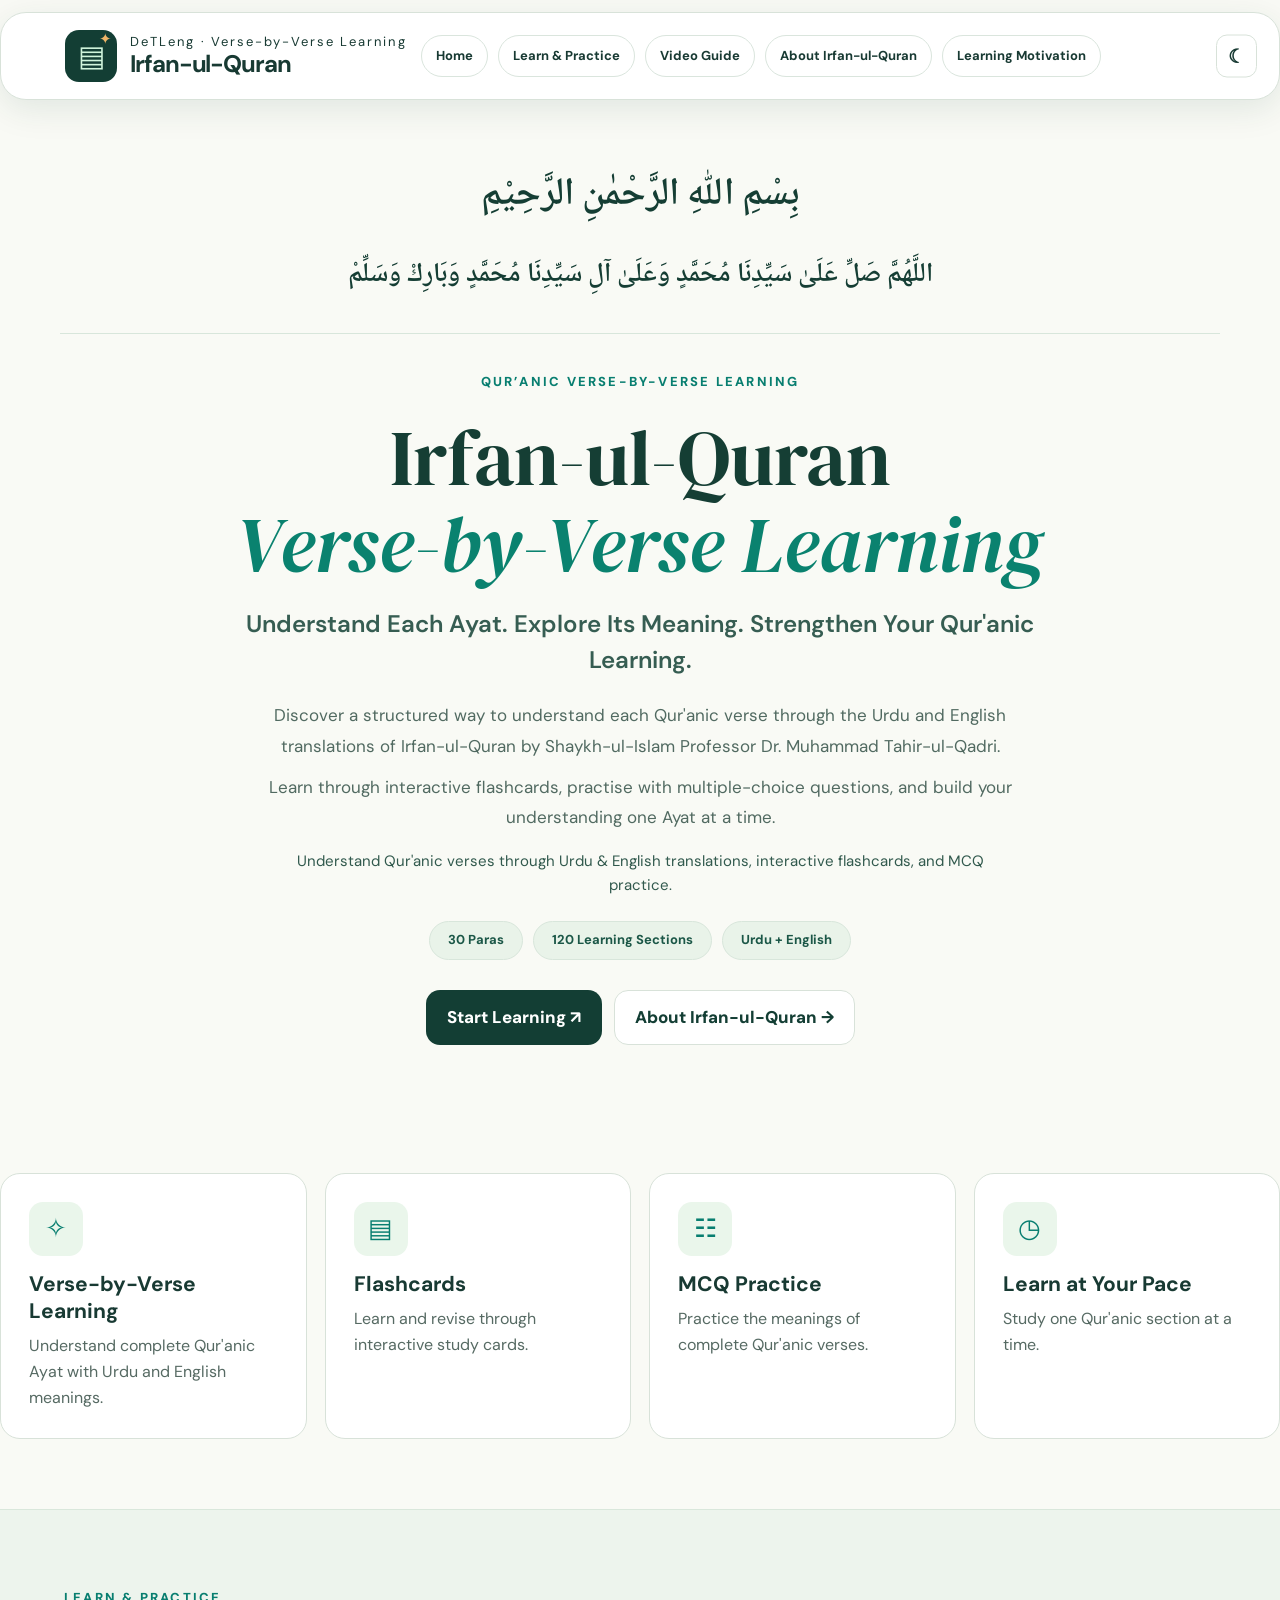
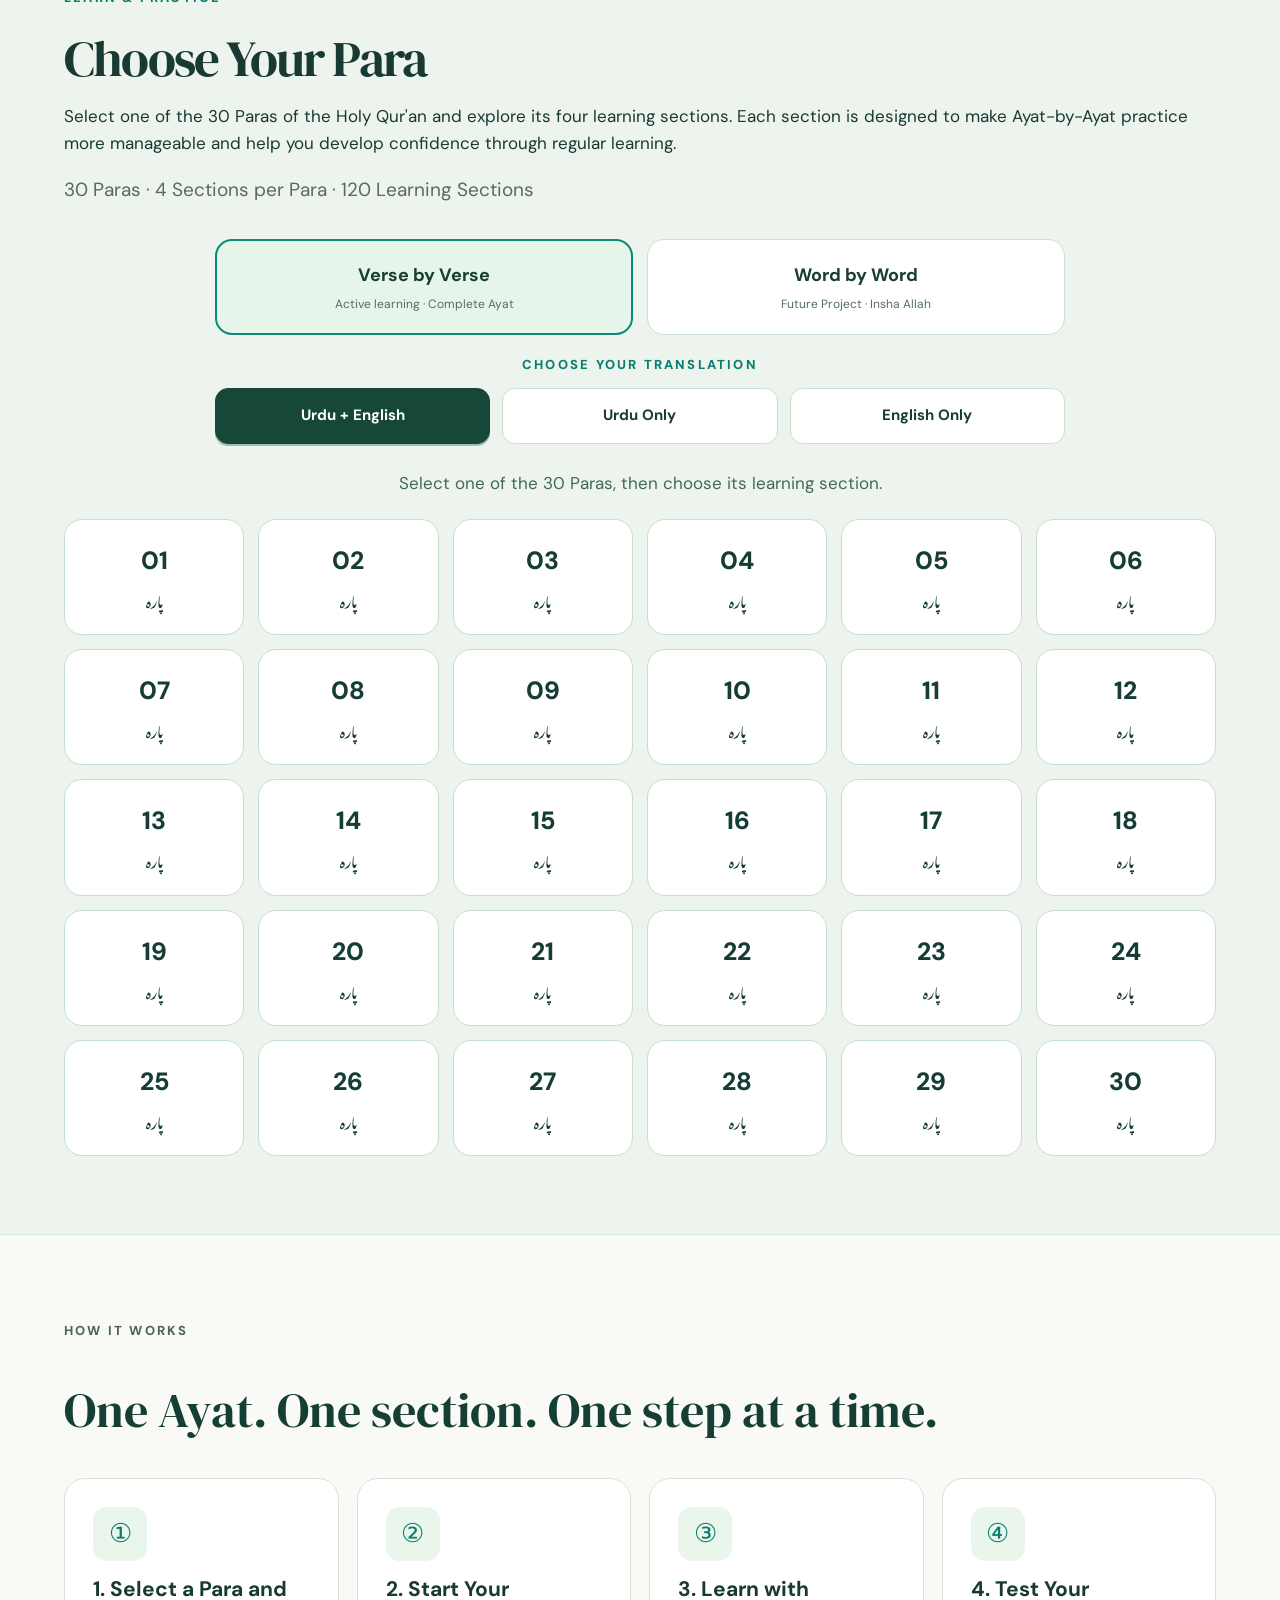
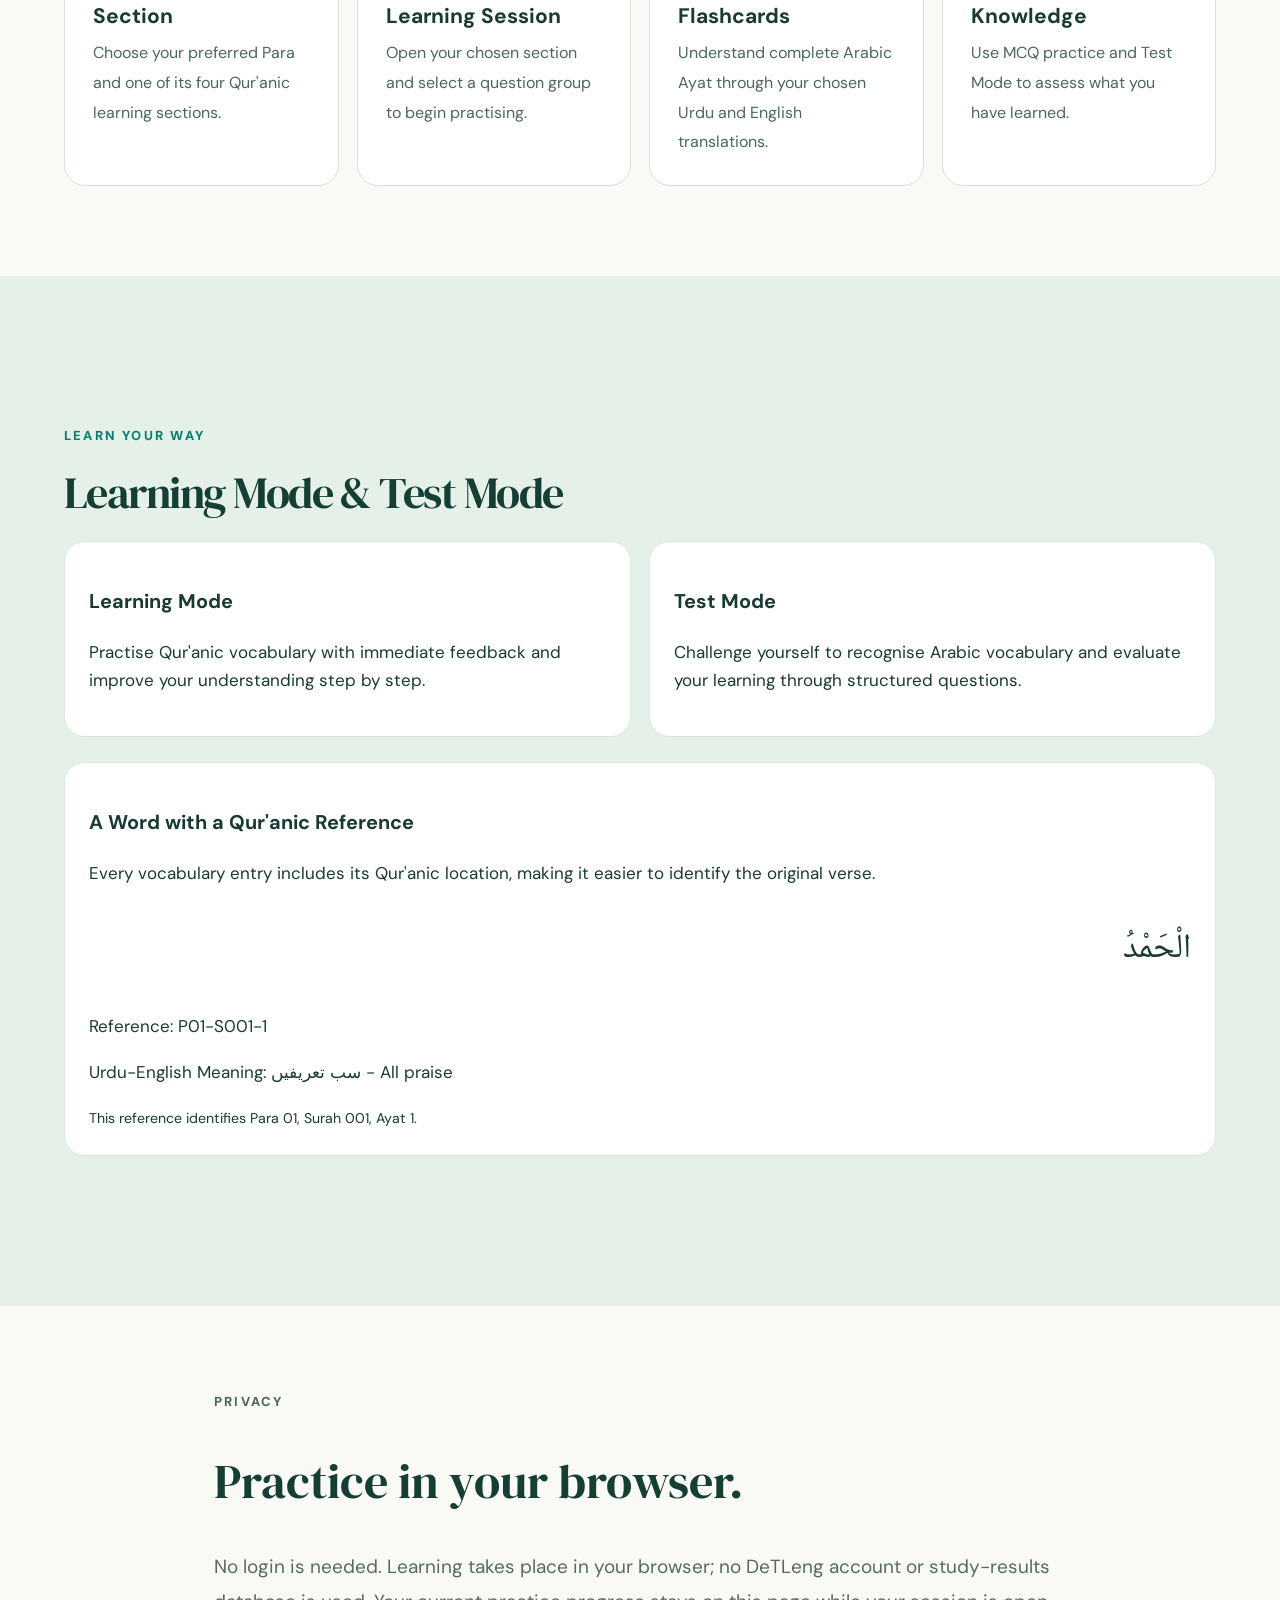
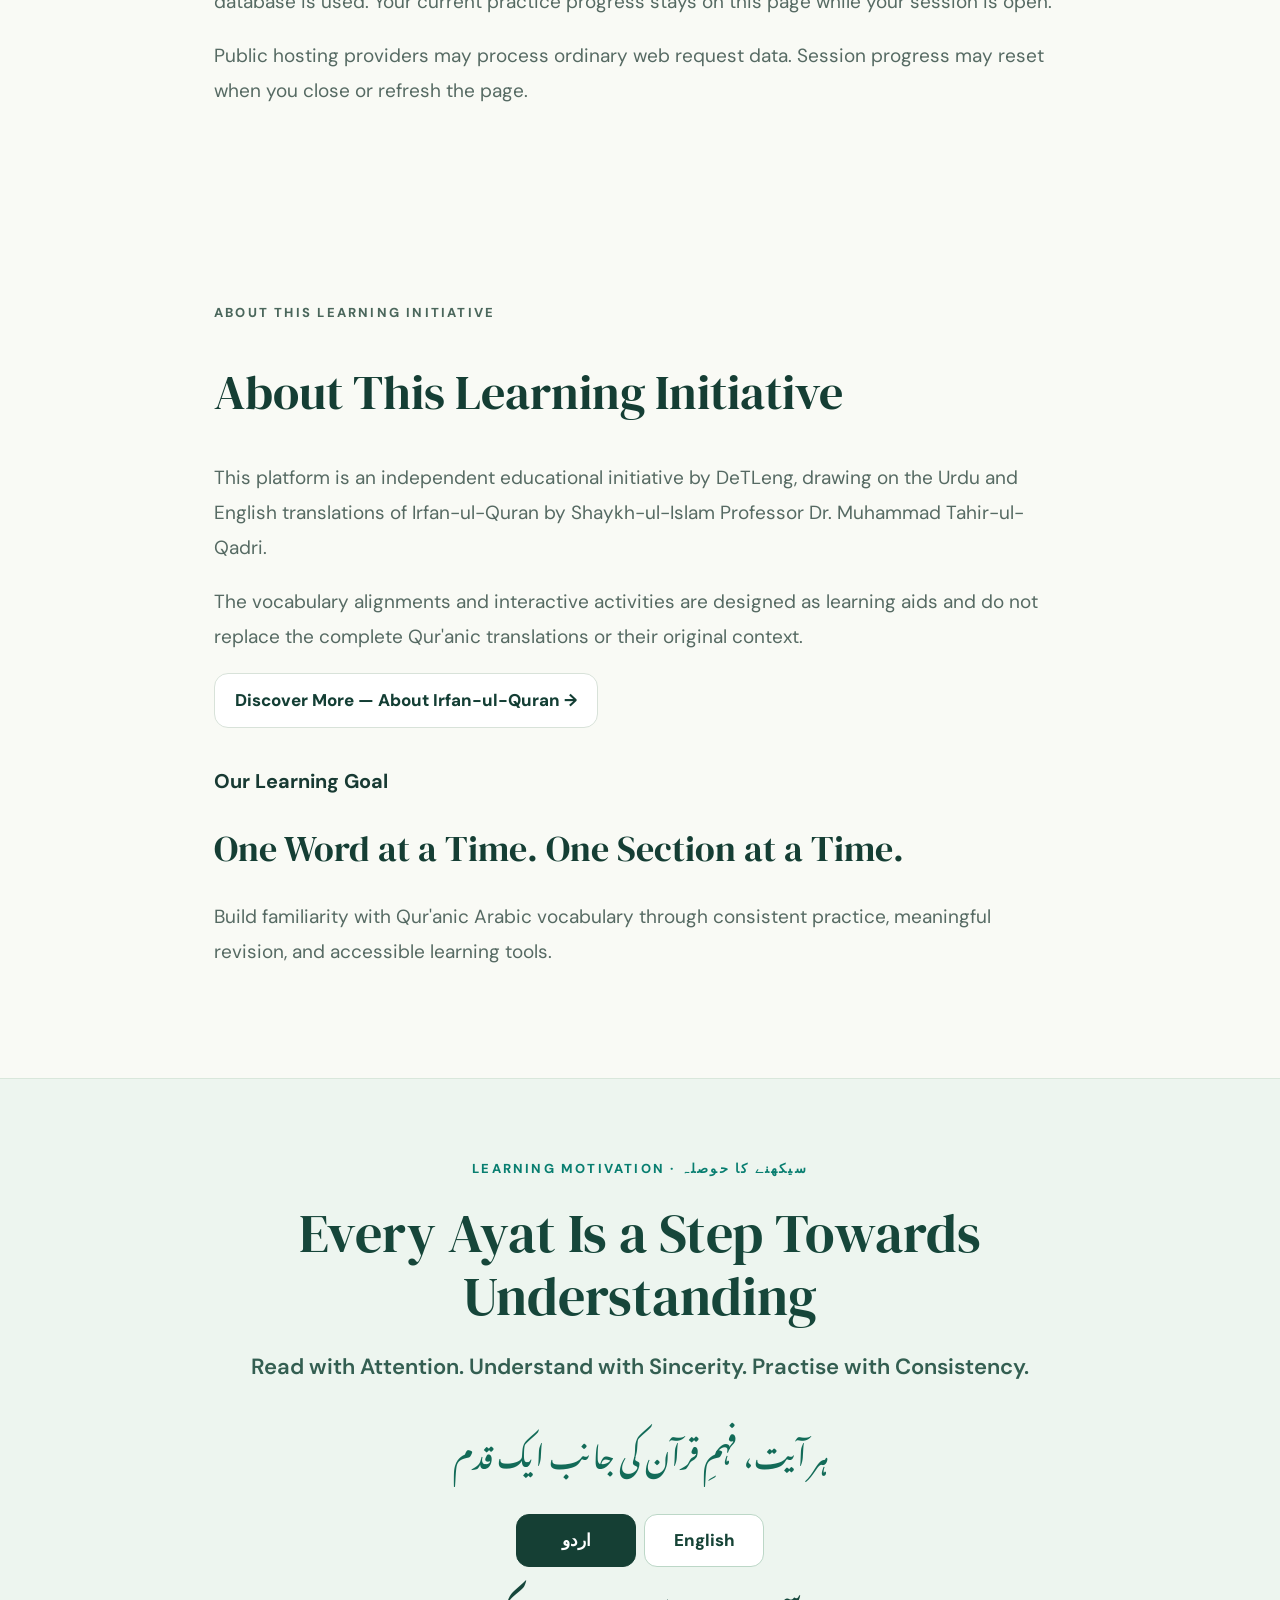
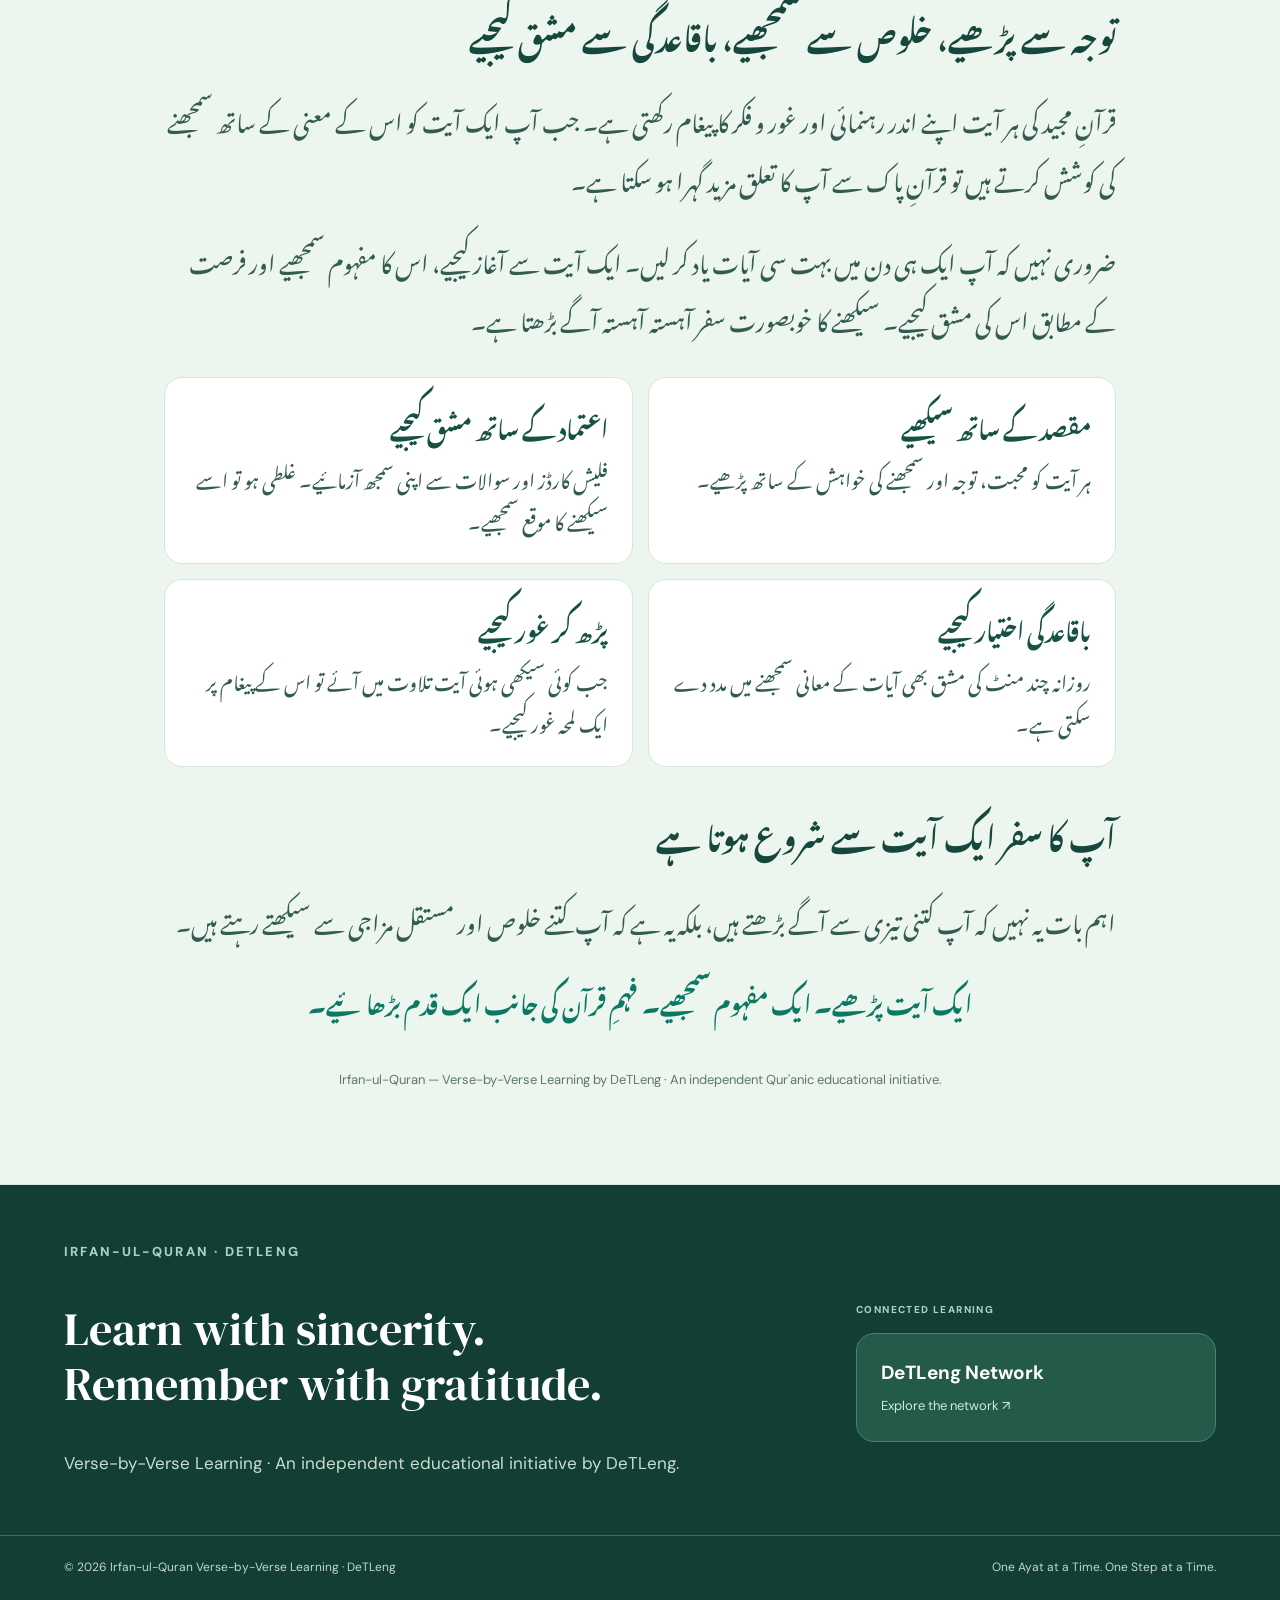
==== commit d59480b6: "Improve Irfan-ul-Quran reading experience and UI UX" ====
--- a/index.html
+++ b/index.html
@@ -2,12 +2,12 @@
 
 <html lang="en"><head><meta charset="utf-8"/><meta content="width=device-width,initial-scale=1" name="viewport"/><meta content="#123e34" name="theme-color"/><meta content="Irfan-ul-Quran Verse-by-Verse Learning — explore 30 Paras and 120 learning sections with Urdu-English verse translations, flashcards and MCQs." name="description"/><title>Irfan-ul-Quran — Verse-by-Verse Learning | DeTLeng</title><link href="assets/favicon.svg" rel="icon" type="image/svg+xml"/><link href="styles.css" rel="stylesheet"/><style>
 .study-choice{display:grid;grid-template-columns:repeat(2,minmax(0,1fr));gap:12px;margin:12px 0 16px}.study-choice-btn{border:2px solid #d3e2d8;border-radius:14px;padding:15px 12px;background:var(--card,#fff);color:inherit;font-family:inherit;font-size:16px;font-weight:700;line-height:1.4;cursor:pointer}.study-choice-btn.active{background:#173f35;color:#fff;border-color:#173f35}.study-choice-btn:focus-visible{outline:3px solid #e58b2c;outline-offset:2px}.classic-card .question-text{font-size:clamp(25px,3vw,34px);text-align:center;line-height:1.45;margin:35px 0}.classic-prompt{text-align:center;font-size:17px;color:#567469;margin:16px auto 32px}.dark .study-choice-btn:not(.active){background:#213c35;color:#f2faf4;border-color:#547168}@media(max-width:560px){.study-choice{grid-template-columns:1fr}}
-</style><link href="irfan.css" rel="stylesheet"/><link href="iq-experience.css" rel="stylesheet"/></head><body>
+</style><link href="irfan.css" rel="stylesheet"/><link href="iq-experience.css" rel="stylesheet"/><link href="iq-polish.css" rel="stylesheet"/></head><body>
 <header class="site-header shell iq-header">
 <a aria-label="Irfan-ul-Quran Home" class="brand" href="index.html#home"><span class="brand-logo">▤<span>✦</span></span><span class="brand-txt"><small>DeTLeng · Verse-by-Verse Learning</small><strong>Irfan-ul-Quran</strong></span></a>
 <button aria-expanded="false" aria-label="Toggle menu" class="mobile-menu" id="menuToggle">☰</button>
 <nav aria-label="Primary navigation" class="nav iq-nav" id="mainNav">
-<a class="iq-nav-link" href="index.html#home">Home</a><a class="iq-nav-link" href="index.html#learn">Learn &amp; Practice</a><a class="iq-nav-link" href="about.html">About Irfan-ul-Quran</a><a class="iq-nav-link" href="index.html#dedication">Dedication &amp; Dua</a>
+<a class="iq-nav-link" href="index.html#home">Home</a><a class="iq-nav-link" href="index.html#learn">Learn &amp; Practice</a><a class="iq-nav-link" href="video-guide.html">Video Guide</a><a class="iq-nav-link" href="about.html">About Irfan-ul-Quran</a><a class="iq-nav-link" href="index.html#motivation">Learning Motivation</a>
 <button class="nav-login" hidden="" id="loginBtn">Login</button></nav></header>
 <main id="home"><section class="iq-hero shell" id="intro">
 <div class="iq-sacred"><p class="iq-bismillah" dir="rtl" lang="ar">بِسْمِ اللّٰهِ الرَّحْمٰنِ الرَّحِيْمِ</p><p class="iq-durood" dir="rtl" lang="ar">اللَّهُمَّ صَلِّ عَلَىٰ سَيِّدِنَا مُحَمَّدٍ وَعَلَىٰ آلِ سَيِّدِنَا مُحَمَّدٍ وَبَارِكْ وَسَلِّمْ</p></div>
@@ -21,13 +21,34 @@
 <article><span class="feature-icon">✧</span><h3>Verse-by-Verse Learning</h3><p>Understand complete Qur'anic Ayat with Urdu and English meanings.</p></article>
 <article><span class="feature-icon">▤</span><h3>Flashcards</h3><p>Learn and revise through interactive study cards.</p></article>
 <article><span class="feature-icon">☷</span><h3>MCQ Practice</h3><p>Practice the meanings of complete Qur'anic verses.</p></article>
-<article><span class="feature-icon">◷</span><h3>Learn at Your Pace</h3><p>Study one Qur'anic section at a time.</p></article></div></section><section class="para-section" id="learn"><div class="shell"><div class="section-head"><p class="eyebrow">LEARN &amp; PRACTICE</p><h2>Choose Your Para</h2><p>Select one of the 30 Paras of the Holy Qur'an and explore its four learning sections. Each section is designed to make Ayat-by-Ayat practice more manageable and help you develop confidence through regular learning.</p><p class="iq-secondary-text">30 Paras · 4 Sections per Para · 120 Learning Sections</p></div><div class="iq-learning-modes" aria-label="Learning experiences"><button type="button" id="verseModeBtn" class="iq-learning-mode is-active" aria-pressed="true"><strong>Verse by Verse</strong><small>Active learning · Complete Ayat</small></button><button type="button" id="wordFutureBtn" class="iq-learning-mode" aria-pressed="false"><strong>Word by Word</strong><small>Future Project · Insha Allah</small></button></div><div class="iq-language-picker" aria-label="Choose translation"><p class="eyebrow">CHOOSE YOUR TRANSLATION</p><div class="iq-language-buttons" role="group" aria-label="Translation options"><button type="button" class="iq-lang-btn is-active" data-language="bilingual" aria-pressed="true">Urdu + English</button><button type="button" class="iq-lang-btn" data-language="urdu" aria-pressed="false">Urdu Only</button><button type="button" class="iq-lang-btn" data-language="english" aria-pressed="false">English Only</button></div></div><p aria-live="polite" class="para-language-notice" id="paraLanguageNotice">Select one of the 30 Paras, then choose its learning section.</p><div aria-label="Choose a Para from 01 to 30" class="para-grid" id="paraGrid"></div></div></section><section class="workspace-section" id="workspace"><div class="shell"><div class="section-head"><p class="eyebrow">YOUR LEARNING WORKSPACE</p><h2>Practice verse by verse.</h2><p>Choose a range or question group, then study with MCQs or classic flashcards.</p></div><div class="iq-stage-top"><button class="mini-btn" type="button" id="groupsToParasBtn">← Change Para / Translation</button></div><div class="workspace-grid"><div class="settings-card"><div class="step-heading"><span class="step-circle">1</span><div><h3>Selected Para &amp; Learning Section</h3><p>Automatically loaded from your chosen quarter</p></div></div><div class="selected-para" id="selectedPara"><strong id="selectedParaLabel">Choose a Para and quarter above</strong><button class="mini-btn" id="changeParaBtn" type="button">Change Para / Section</button></div><div aria-label="Choose or drop a DOCX Word file" class="dropzone" hidden="" id="dropzone" role="button" tabindex="0"><div class="upload-symbol">↑</div><strong>Drop your file here</strong><span>or click to browse your computer</span><small>.docx only · Up to 25 MB</small><input accept=".docx,application/vnd.openxmlformats-officedocument.wordprocessingml.document" hidden="" id="fileInput" type="file"/></div><div aria-live="polite" class="file-summary hidden" id="fileSummary"></div><div class="step-heading border-top"><span class="step-circle">2</span><div><h3>Select question range</h3><p>Select question numbers from your chosen section</p></div></div><div class="range-grid"><label>Start number<input disabled="" id="startNumber" min="0" placeholder="1" step="1" type="number"/></label><label>End number<input disabled="" id="endNumber" min="0" placeholder="10" step="1" type="number"/></label></div><div class="hint" id="rangeInfo">Choose a Para and section above to begin.</div><section aria-labelledby="rangeGroupsTitle" class="range-groups hidden" id="rangeGroups"><h4 id="rangeGroupsTitle">Question groups · 10 per group</h4><p>Choose a group, then Generate Flashcards. All selects the full range. Generate again to resume a saved group.</p><div aria-label="Select a question range group" class="range-group-grid" id="rangeGroupButtons" role="group"></div><p class="group-progress-legend">Blue = In progress · Green = All correct · Red = Needs practice / unfinished · Blank = Not attempted<br/>Progress stays while this page is open. Restart resets the current set.</p></section><div class="switch-row"><label class="switch-label"><input id="shuffleQuestions" type="checkbox"/><span>Shuffle question order</span></label></div><div class="button-stack"><button class="btn primary full" disabled="" id="generateBtn">Generate Flashcards <span>→</span></button><button class="btn outline full" disabled="" id="editBtn">View / Edit extracted questions</button><button class="btn subtle full" hidden="" id="demoBtn">Try sample questions instead</button></div><div aria-live="polite" class="status" id="status" role="status"></div></div><div class="preview-panel" id="previewPanel"><div class="iq-practice-top"><button type="button" class="btn secondary" id="backToGroupsBtn">← Back to Question Groups</button><button type="button" class="mini-btn iq-restart-safe" id="restartSafeBtn">↺ Restart attempt</button></div><div class="preview-head"><div><p class="mini-overline">LIVE PREVIEW</p><h3>Practice, flip, remember.</h3></div><span class="counter" id="deckCounter">DEMO</span></div><div id="studyArea"><div class="practice-modes" id="practiceModes"><div aria-label="Choose Learning Mode or Test Mode" class="practice-mode-choice" role="group"><button aria-pressed="true" class="practice-mode-btn active" id="learningModeBtn" type="button"><strong>Learning Mode</strong><small>Instant feedback · First answer locks</small></button><button aria-pressed="false" class="practice-mode-btn" id="testModeBtn" type="button"><strong>Test Mode</strong><small>Check your recall, then see your result</small></button></div><p class="practice-mode-note">Changing mode starts a fresh attempt.</p></div><div class="session-summary"><p aria-live="polite" id="sessionProgress"></p><strong class="last-result hidden" id="lastResult"></strong><div class="session-actions"><button class="mini-btn hidden" id="finishTestBtn" type="button">Finish Test</button><button class="mini-btn hidden" id="showResultBtn" type="button">View result</button></div></div><p aria-live="polite" class="study-notice" id="studyNotice" role="status"></p><div aria-label="Flip flashcard" class="flip-card" id="flipCard" role="button" tabindex="0"><div class="card-content" id="cardContent"></div></div><p class="flip-hint" id="studyFlipHint">↻ Tap the card or press Space to flip</p><div class="study-toolbar"><button class="btn secondary" disabled="" id="prevBtn">← Previous</button><button class="btn secondary" id="flipBtn">↻ Flip card</button><button class="btn primary" id="nextBtn">Next →</button></div><div class="study-extras"><button class="mini-btn" id="shuffleOptionsBtn">⇄ Shuffle options</button><button class="mini-btn" id="shuffleDeckBtn">⤨ Shuffle questions</button><button class="mini-btn" hidden="" id="restartBtn">↺ Restart</button></div><nav aria-labelledby="quizNavigationTitle" class="quiz-navigation" id="quizNavigation"><h4 id="quizNavigationTitle">Quiz navigation</h4><p class="quiz-navigation-hint">Choose a question number to jump directly to it.</p><div class="quiz-question-grid" id="quizQuestions"></div><p class="quiz-navigation-legend" id="quizNavigationLegend"><span>Current question: outlined</span><span>Answer selected: shaded</span></p></nav></div><div class="export-panel" id="exportPanel"><p class="mini-overline">DOWNLOAD YOUR STUDY DECK</p><p>Generate a deck first to enable downloadable formats.</p><div class="export-grid"><button disabled="" id="htmlBtn">⤓ Interactive HTML</button><button disabled="" id="pdfBtn">⤓ Printable PDF</button><button disabled="" id="csvBtn">⤓ CSV</button><button disabled="" id="xlsxBtn">⤓ Excel XLSX</button><button disabled="" id="zipBtn">⤓ Offline ZIP</button></div></div></div></div></div></section>
+<article><span class="feature-icon">◷</span><h3>Learn at Your Pace</h3><p>Study one Qur'anic section at a time.</p></article></div></section><section class="para-section" id="learn"><div class="shell"><div class="section-head"><p class="eyebrow">LEARN &amp; PRACTICE</p><h2>Choose Your Para</h2><p>Select one of the 30 Paras of the Holy Qur'an and explore its four learning sections. Each section is designed to make Ayat-by-Ayat practice more manageable and help you develop confidence through regular learning.</p><p class="iq-secondary-text">30 Paras · 4 Sections per Para · 120 Learning Sections</p></div><div aria-label="Learning experiences" class="iq-learning-modes"><button aria-pressed="true" class="iq-learning-mode is-active" id="verseModeBtn" type="button"><strong>Verse by Verse</strong><small>Active learning · Complete Ayat</small></button><button aria-pressed="false" class="iq-learning-mode" id="wordFutureBtn" type="button"><strong>Word by Word</strong><small>Future Project · Insha Allah</small></button></div><div aria-label="Choose translation" class="iq-language-picker"><p class="eyebrow">CHOOSE YOUR TRANSLATION</p><div aria-label="Translation options" class="iq-language-buttons" role="group"><button aria-pressed="true" class="iq-lang-btn is-active" data-language="bilingual" type="button">Urdu + English</button><button aria-pressed="false" class="iq-lang-btn" data-language="urdu" type="button">Urdu Only</button><button aria-pressed="false" class="iq-lang-btn" data-language="english" type="button">English Only</button></div></div><p aria-live="polite" class="para-language-notice" id="paraLanguageNotice">Select one of the 30 Paras, then choose its learning section.</p><div aria-label="Choose a Para from 01 to 30" class="para-grid" id="paraGrid"></div></div></section><section class="workspace-section" id="workspace"><div class="shell"><div class="section-head"><p class="eyebrow">YOUR LEARNING WORKSPACE</p><h2>Practice verse by verse.</h2><p>Choose a range or question group, then study with MCQs or classic flashcards.</p></div><div class="iq-stage-top"><button class="mini-btn" id="groupsToParasBtn" type="button">← Change Para / Translation</button></div><div class="workspace-grid"><div class="settings-card"><div class="step-heading"><span class="step-circle">1</span><div><h3>Selected Para &amp; Learning Section</h3><p>Automatically loaded from your chosen quarter</p></div></div><div class="selected-para" id="selectedPara"><strong id="selectedParaLabel">Choose a Para and quarter above</strong><button class="mini-btn" id="changeParaBtn" type="button">Change Para / Section</button></div><div aria-label="Choose or drop a DOCX Word file" class="dropzone" hidden="" id="dropzone" role="button" tabindex="0"><div class="upload-symbol">↑</div><strong>Drop your file here</strong><span>or click to browse your computer</span><small>.docx only · Up to 25 MB</small><input accept=".docx,application/vnd.openxmlformats-officedocument.wordprocessingml.document" hidden="" id="fileInput" type="file"/></div><div aria-live="polite" class="file-summary hidden" id="fileSummary"></div><div class="step-heading border-top"><span class="step-circle">2</span><div><h3>Select question range</h3><p>Select question numbers from your chosen section</p></div></div><div class="range-grid"><label>Start number<input disabled="" id="startNumber" min="0" placeholder="1" step="1" type="number"/></label><label>End number<input disabled="" id="endNumber" min="0" placeholder="10" step="1" type="number"/></label></div><div class="hint" id="rangeInfo">Choose a Para and section above to begin.</div><section aria-labelledby="rangeGroupsTitle" class="range-groups hidden" id="rangeGroups"><h4 id="rangeGroupsTitle">Question groups · 10 per group</h4><p>Choose a group, then Generate Flashcards. All selects the full range. Generate again to resume a saved group.</p><div aria-label="Select a question range group" class="range-group-grid" id="rangeGroupButtons" role="group"></div><p class="group-progress-legend">Blue = In progress · Green = All correct · Red = Needs practice / unfinished · Blank = Not attempted<br/>Progress stays while this page is open. Restart resets the current set.</p></section><div class="switch-row"><label class="switch-label"><input id="shuffleQuestions" type="checkbox"/><span>Shuffle question order</span></label></div><div class="button-stack"><button class="btn primary full" disabled="" id="generateBtn">Generate Flashcards <span>→</span></button><button class="btn outline full" disabled="" id="editBtn">View / Edit extracted questions</button><button class="btn subtle full" hidden="" id="demoBtn">Try sample questions instead</button></div><div aria-live="polite" class="status" id="status" role="status"></div></div><div class="preview-panel" id="previewPanel"><div class="iq-practice-top"><button class="btn secondary" id="backToGroupsBtn" type="button">← Back to Question Groups</button><button class="mini-btn iq-restart-safe" id="restartSafeBtn" type="button">↺ Restart attempt</button></div><div class="preview-head"><div><p class="mini-overline">LIVE PREVIEW</p><h3>Practice, flip, remember.</h3></div><span class="counter" id="deckCounter">DEMO</span></div><div id="studyArea"><div class="practice-modes" id="practiceModes"><div aria-label="Choose Learning Mode or Test Mode" class="practice-mode-choice" role="group"><button aria-pressed="true" class="practice-mode-btn active" id="learningModeBtn" type="button"><strong>Learning Mode</strong><small>Instant feedback · First answer locks</small></button><button aria-pressed="false" class="practice-mode-btn" id="testModeBtn" type="button"><strong>Test Mode</strong><small>Check your recall, then see your result</small></button></div><p class="practice-mode-note">Changing mode starts a fresh attempt.</p></div><div class="session-summary"><p aria-live="polite" id="sessionProgress"></p><strong class="last-result hidden" id="lastResult"></strong><div class="session-actions"><button class="mini-btn hidden" id="finishTestBtn" type="button">Finish Test</button><button class="mini-btn hidden" id="showResultBtn" type="button">View result</button></div></div><p aria-live="polite" class="study-notice" id="studyNotice" role="status"></p><div aria-label="Reading size controls" class="iq-reading-bar" role="group"><span class="iq-reading-label">Reading Size</span><button aria-label="Decrease reading size" id="iqReadMinus" type="button">−</button><input aria-label="Reading text size" id="iqReadSlider" max="40" min="18" step="2" type="range" value="28"/><button aria-label="Increase reading size" id="iqReadPlus" type="button">+</button><output for="iqReadSlider" id="iqReadValue">28px</output><button class="iq-read-reset" id="iqReadReset" type="button">Reset</button></div><div aria-label="Flip flashcard" class="flip-card" id="flipCard" role="button" tabindex="0"><div class="card-content" id="cardContent"></div></div><p class="flip-hint" id="studyFlipHint">↻ Tap the card or press Space to flip</p><div class="study-toolbar"><button class="btn secondary" disabled="" id="prevBtn">← Previous</button><button class="btn secondary" id="flipBtn">↻ Flip card</button><button class="btn primary" id="nextBtn">Next →</button></div><div class="study-extras"><button class="mini-btn" id="shuffleOptionsBtn">⇄ Shuffle options</button><button class="mini-btn" id="shuffleDeckBtn">⤨ Shuffle questions</button><button class="mini-btn" hidden="" id="restartBtn">↺ Restart</button></div><nav aria-labelledby="quizNavigationTitle" class="quiz-navigation" id="quizNavigation"><h4 id="quizNavigationTitle">Quiz navigation</h4><p class="quiz-navigation-hint">Choose a question number to jump directly to it.</p><div class="quiz-question-grid" id="quizQuestions"></div><p class="quiz-navigation-legend" id="quizNavigationLegend"><span>Current question: outlined</span><span>Answer selected: shaded</span></p></nav></div><div class="export-panel" id="exportPanel"><p class="mini-overline">DOWNLOAD YOUR STUDY DECK</p><p>Generate a deck first to enable downloadable formats.</p><div class="export-grid"><button disabled="" id="htmlBtn">⤓ Interactive HTML</button><button disabled="" id="pdfBtn">⤓ Printable PDF</button><button disabled="" id="csvBtn">⤓ CSV</button><button disabled="" id="xlsxBtn">⤓ Excel XLSX</button><button disabled="" id="zipBtn">⤓ Offline ZIP</button></div></div></div></div></div></section>
 <section class="iq-info-section shell" id="how"><p class="eyebrow">HOW IT WORKS</p><h2>One Ayat. One section. One step at a time.</h2>
-<div class="feature-grid"><article><div class="feature-icon">①</div><h3>1. Select a Para and Section</h3><p>Choose your preferred Para and one of its four Qur'anic learning sections.</p></article><article><div class="feature-icon">②</div><h3>2. Open Your Learning File</h3><p>The corresponding vocabulary DOCX loads automatically. No manual file upload required.</p></article><article><div class="feature-icon">③</div><h3>3. Learn with Flashcards</h3><p>Recognise Arabic words, review their Urdu-English meanings, and reinforce your vocabulary through interactive learning.</p></article><article><div class="feature-icon">④</div><h3>4. Test Your Knowledge</h3><p>Use MCQ practice and Test Mode to assess what you have learned.</p></article></div></section>
+<div class="feature-grid"><article><div class="feature-icon">①</div><h3>1. Select a Para and Section</h3><p>Choose your preferred Para and one of its four Qur'anic learning sections.</p></article><article><div class="feature-icon">②</div><h3>2. Start Your Learning Session</h3><p>Open your chosen section and select a question group to begin practising.</p></article><article><div class="feature-icon">③</div><h3>3. Learn with Flashcards</h3><p>Understand complete Arabic Ayat through your chosen Urdu and English translations.</p></article><article><div class="feature-icon">④</div><h3>4. Test Your Knowledge</h3><p>Use MCQ practice and Test Mode to assess what you have learned.</p></article></div></section>
 <section class="guide-wrap" id="guide"><div class="shell iq-guide"><p class="eyebrow">LEARN YOUR WAY</p><h2>Learning Mode &amp; Test Mode</h2><div class="iq-two-col"><article><h3>Learning Mode</h3><p>Practise Qur'anic vocabulary with immediate feedback and improve your understanding step by step.</p></article><article><h3>Test Mode</h3><p>Challenge yourself to recognise Arabic vocabulary and evaluate your learning through structured questions.</p></article></div><div class="iq-example"><h3>A Word with a Qur'anic Reference</h3><p>Every vocabulary entry includes its Qur'anic location, making it easier to identify the original verse.</p><div class="iq-word" dir="rtl" lang="ar">الْحَمْدُ</div><p>Reference: P01-S001-1</p><p>Urdu-English Meaning: سب تعریفیں - All praise</p><small>This reference identifies Para 01, Surah 001, Ayat 1.</small></div></div></section>
-<section class="iq-info-section shell narrow" id="privacy"><p class="eyebrow">PRIVACY</p><h2>Practice in your browser.</h2><p>No login is needed. Qur'anic verse Word documents are fetched from this website and parsed in your browser. Study choices and answers in this version are processed on the device; no DeTLeng account or study-results database is used.</p><p>Public hosting providers may process ordinary web request data. Session progress may reset when you close or refresh the page.</p></section>
-<section class="iq-info-section shell narrow iq-purpose" id="purpose"><p class="eyebrow">ABOUT THIS LEARNING INITIATIVE</p><h2>About This Learning Initiative</h2><p>This platform is an independent educational initiative by DeTLeng, drawing on the Urdu and English translations of Irfan-ul-Quran by Shaykh-ul-Islam Professor Dr. Muhammad Tahir-ul-Qadri.</p><p>The vocabulary alignments and interactive activities are designed as learning aids and do not replace the complete Qur'anic translations or their original context.</p><a class="btn secondary" href="about.html">Discover More — About Irfan-ul-Quran →</a><h3>Our Learning Goal</h3><h2 class="iq-goal">One Word at a Time. One Section at a Time.</h2><p>Build familiarity with Qur'anic Arabic vocabulary through consistent practice, meaningful revision, and accessible learning tools.</p></section><section class="iq-dedication" id="dedication"><div class="shell iq-prayer"><p class="eyebrow">A SPECIAL DEDICATION</p><h2>A Prayer for Our Parents &amp; Dedication of Reward</h2><p class="iq-urdu-prayer" dir="rtl" lang="ur">والدین کے لیے دعا اور ایصالِ ثواب</p><h3>A Special Dedication — خصوصی انتساب</h3><p>Dedicated with Love, Gratitude, and Prayers to the Beloved Parents of Muhammad Naveed Ishaque, and to the Entire Ummah of Prophet Muhammad ﷺ</p><p>This humble Qur'anic educational initiative, Irfan-ul-Quran Verse-by-Verse Learning by DeTLeng, is lovingly dedicated by Muhammad Naveed Ishaque to his beloved parents, in heartfelt gratitude for their unconditional love, sacrifices, care, guidance, and prayers.</p><p>With deep humility and sincere devotion, he offers this educational effort as a means of Isal-e-Sawab (ایصالِ ثواب), praying that Allah Almighty, through His infinite mercy, accepts this service to the Holy Qur'an and grants its spiritual reward especially to his beloved parents.</p><p>This dedication also embraces our parents, teachers, family members, loved ones, and all deceased believers from the Ummah of our beloved Prophet Muhammad ﷺ.</p><p>May Allah Almighty make this initiative a continuing source of beneficial knowledge, a means of goodness for its learners, and a source of Sadaqah Jariyah for everyone whose efforts, prayers, and support have contributed to it.</p><h3>A Qur'anic Prayer for Our Parents</h3><p class="iq-urdu-prayer" dir="rtl" lang="ur">والدین کے لیے قرآنی دعا</p><p class="iq-arabic-prayer" dir="rtl" lang="ar">رَّبِّ ارْحَمْهُمَا كَمَا رَبَّيَانِي صَغِيرًا</p><p class="iq-prayer-small">Urdu Translation — Irfan-ul-Quran</p><p class="iq-urdu-prayer" dir="rtl" lang="ur">اے میرے رب! ان دونوں پر رحم فرما جیسا کہ انہوں نے بچپن میں مجھے (رحمت و شفقت سے) پالا تھا</p><p class="iq-prayer-small">English Translation — Irfan-ul-Quran</p><p>‘O my Lord, have mercy on both of them as they brought me up in (my) childhood (with mercy and clemency).’</p><p class="iq-prayer-small">Qur'anic Reference: Surah Al-Isra (17:24)</p><p class="iq-prayer-small">Translation: Irfan-ul-Quran — Shaykh-ul-Islam Professor Dr. Muhammad Tahir-ul-Qadri</p><h3>ایصالِ ثواب — خصوصی دعا</h3><h3>A Heartfelt Prayer of Dedication</h3><p class="iq-arabic-prayer" dir="rtl" lang="ar">بِسْمِ اللّٰهِ الرَّحْمٰنِ الرَّحِيْمِ</p><p class="iq-urdu-prayer" dir="rtl" lang="ur">یا اللہ! اے ہمارے نہایت مہربان اور رحم فرمانے والے رب!</p><p class="iq-urdu-prayer" dir="rtl" lang="ur">ہم تیری بارگاہ میں عاجزی اور محبت کے ساتھ اپنی اس قرآنی علمی خدمت کو پیش کرتے ہیں۔</p><p class="iq-urdu-prayer" dir="rtl" lang="ur">یا اللہ! اس عاجزانہ کوشش کو اپنے فضل و کرم سے قبول فرما اور اس کا اجر و ثواب بالخصوص محمد نوید اسحاق کے پیارے والدین کو عطا فرما۔</p><p class="iq-urdu-prayer" dir="rtl" lang="ur">اے اللہ! ہمارے والدین کی محبتوں، قربانیوں، شفقتوں، تربیت اور دعاؤں کا بہترین اجر انہیں اپنی بارگاہ سے عطا فرما۔</p><p class="iq-urdu-prayer" dir="rtl" lang="ur">یا اللہ! ہمارے تمام مرحوم والدین، اساتذہ کرام، عزیز و اقارب اور تیرے محبوب نبی حضرت محمد مصطفیٰ صلی اللہ علیہ وآلہ وسلم کی پوری امت کے تمام مرحوم اہلِ ایمان کی مغفرت فرما۔</p><p class="iq-urdu-prayer" dir="rtl" lang="ur">اپنے فضل و رحمت سے اس علمی خدمت کا ثواب تمام مرحومینِ امتِ محمدیہ تک پہنچا، ان کی قبروں کو نور اور رحمت سے بھر دے، ان کے درجات بلند فرما اور انہیں جنت الفردوس میں اعلیٰ مقام عطا فرما۔</p><p class="iq-urdu-prayer" dir="rtl" lang="ur">یا اللہ! ہمارے اور تمام امتِ مسلمہ کے جو والدین حیات ہیں، انہیں صحت، ایمان، عافیت، سکون، عزت اور برکت والی زندگی عطا فرما، اور ہمیں ان کی خدمت، محبت اور ادب کی توفیق عطا فرما۔</p><p class="iq-urdu-prayer" dir="rtl" lang="ur">یا اللہ! امتِ محمدیہ صلی اللہ علیہ وآلہ وسلم پر اپنی بے پایاں رحمتیں نازل فرما۔ بیماروں کو شفا، پریشان حال لوگوں کو آسانی، محتاجوں کو کشادگی، بے سہارا لوگوں کو سہارا، اور تمام مسلمانوں کو دنیا و آخرت کی بھلائیاں عطا فرما۔</p><p class="iq-urdu-prayer" dir="rtl" lang="ur">اے اللہ! اس قرآنی تعلیمی منصوبے کو اخلاص، درستگی اور نفع بخش علم کا ذریعہ بنا دے۔</p><p class="iq-urdu-prayer" dir="rtl" lang="ur">ہماری غلطیوں اور کوتاہیوں کو معاف فرما، ہمارے علم و عمل میں برکت عطا فرما، اور ہمیں قرآنِ مجید کی صحیح تعلیم، تفہیم اور خدمت کی توفیق عطا فرما۔</p><p class="iq-urdu-prayer" dir="rtl" lang="ur">یا اللہ! اس کوشش کو محمد نوید اسحاق کے والدین، ہمارے تمام والدین، اساتذہ کرام اور پوری امتِ محمدیہ صلی اللہ علیہ وآلہ وسلم کے لیے صدقۂ جاریہ اور ایصالِ ثواب کا ذریعہ بنا دے۔</p><p class="iq-urdu-prayer" dir="rtl" lang="ur">اس سے علم حاصل کرنے والے ہر طالبِ علم کو نفع عطا فرما اور اس علم کو آنے والی نسلوں کے لیے خیر و برکت کا ذریعہ بنا دے۔</p><p class="iq-urdu-prayer" dir="rtl" lang="ur">آمین یا رب العالمین۔</p><h3>A Humble Appeal to Every Learner</h3><p class="iq-urdu-prayer" dir="rtl" lang="ur">ایک عاجزانہ درخواست</p><p>Dear Students, Teachers, Parents, and Visitors,</p><p>If you benefit from this humble Qur'anic learning initiative, even by understanding or remembering a single Arabic word, we kindly request you to remember our parents and the entire Muslim Ummah in your sincere prayers.</p><p>We especially request your prayers for the beloved parents of Muhammad Naveed Ishaque, whose love, sacrifices, and prayers are remembered with heartfelt gratitude through this educational effort.</p><p>Please also remember your own parents, teachers, family members, and all deceased believers in your prayers.</p><p>For parents who are still with us, pray for their health, happiness, dignity, and well-being.</p><p>For those who have departed from this world, pray for Allah Almighty's mercy, forgiveness, and elevation of their ranks in Jannat-ul-Firdaws.</p><p>We also request your prayers for everyone who contributes to the teaching, learning, preservation, and understanding of the Holy Qur'an.</p><p>May Allah Almighty accept our humble efforts, forgive our shortcomings, and make this initiative a lasting source of beneficial knowledge for present and future generations.</p><p>Ameen Ya Rabbal-Alameen.</p><h3>Our Hope and Prayer</h3><p class="iq-prayer-small">One Word Learned. One Prayer Remembered. A Continuing Hope for Sadaqah Jariyah.</p><p>May every step towards understanding the Holy Qur'an bring us closer to beneficial knowledge, sincere faith, compassion, and goodness.</p><p>May Allah Almighty accept this humble service and grant its blessings and rewards to our beloved parents, teachers, and the entire Ummah of Prophet Muhammad ﷺ.</p><p class="iq-urdu-prayer" dir="rtl" lang="ur">آمین یا رب العالمین</p><p class="iq-prayer-small">Irfan-ul-Quran Verse-by-Verse Learning</p><p class="iq-prayer-small">An independent Qur'anic educational initiative by DeTLeng.</p><p class="iq-prayer-small">A Humble Educational Contribution by Muhammad Naveed Ishaque</p><p class="iq-prayer-small">Learn with sincerity. Share with kindness. Remember your parents and the Ummah in your prayers.</p></div></section></main>
-<footer class="iq-footer"><div class="shell iq-footer-inner"><div><p class="eyebrow">IRFAN-UL-QURAN · DETLENG</p><h2>Learn with sincerity.<br/>Remember with gratitude.</h2><p>Verse-by-Verse Learning · An independent educational initiative by DeTLeng.</p></div><div class="iq-network"><span>CONNECTED LEARNING</span><a href="https://network.detleng.com/" rel="noopener noreferrer" target="_blank"><strong>DeTLeng Network</strong><span>Explore the network ↗</span></a></div></div><div class="shell iq-footer-bottom"><span>© <span id="year"></span> Irfan-ul-Quran Verse-by-Verse Learning · DeTLeng</span><span>One Word at a Time. One Section at a Time.</span></div></footer>
+<section class="iq-info-section shell narrow" id="privacy"><p class="eyebrow">PRIVACY</p><h2>Practice in your browser.</h2><p>No login is needed. Learning takes place in your browser; no DeTLeng account or study-results database is used. Your current practice progress stays on this page while your session is open.</p><p>Public hosting providers may process ordinary web request data. Session progress may reset when you close or refresh the page.</p></section>
+<section class="iq-info-section shell narrow iq-purpose" id="purpose"><p class="eyebrow">ABOUT THIS LEARNING INITIATIVE</p><h2>About This Learning Initiative</h2><p>This platform is an independent educational initiative by DeTLeng, drawing on the Urdu and English translations of Irfan-ul-Quran by Shaykh-ul-Islam Professor Dr. Muhammad Tahir-ul-Qadri.</p><p>The vocabulary alignments and interactive activities are designed as learning aids and do not replace the complete Qur'anic translations or their original context.</p><a class="btn secondary" href="about.html">Discover More — About Irfan-ul-Quran →</a><h3>Our Learning Goal</h3><h2 class="iq-goal">One Word at a Time. One Section at a Time.</h2><p>Build familiarity with Qur'anic Arabic vocabulary through consistent practice, meaningful revision, and accessible learning tools.</p></section><section aria-labelledby="iqMotivationTitle" class="iq-motivation" id="motivation">
+<div class="shell iq-motivation-inner">
+<p class="eyebrow">LEARNING MOTIVATION · سیکھنے کا حوصلہ</p>
+<h2 id="iqMotivationTitle">Every Ayat Is a Step Towards Understanding</h2>
+<p class="iq-motivation-lead">Read with Attention. Understand with Sincerity. Practise with Consistency.</p>
+<p class="iq-motivation-urdu-lead" dir="rtl" lang="ur">ہر آیت، فہمِ قرآن کی جانب ایک قدم</p>
+<div aria-label="Motivation reading language" class="iq-motivation-switch" role="group"><button aria-pressed="true" class="iq-motivation-lang active" data-iq-motivation="urdu" type="button">اردو</button><button aria-pressed="false" class="iq-motivation-lang" data-iq-motivation="english" type="button">English</button></div>
+<div class="iq-motivation-copy" dir="rtl" id="iqMotivationUrdu" lang="ur">
+<h3>توجہ سے پڑھیے، خلوص سے سمجھیے، باقاعدگی سے مشق کیجیے</h3>
+<p>قرآنِ مجید کی ہر آیت اپنے اندر رہنمائی اور غور و فکر کا پیغام رکھتی ہے۔ جب آپ ایک آیت کو اس کے معنی کے ساتھ سمجھنے کی کوشش کرتے ہیں تو قرآنِ پاک سے آپ کا تعلق مزید گہرا ہو سکتا ہے۔</p>
+<p>ضروری نہیں کہ آپ ایک ہی دن میں بہت سی آیات یاد کر لیں۔ ایک آیت سے آغاز کیجیے، اس کا مفہوم سمجھیے اور فرصت کے مطابق اس کی مشق کیجیے۔ سیکھنے کا خوبصورت سفر آہستہ آہستہ آگے بڑھتا ہے۔</p>
+<div class="iq-motivation-grid"><article><h4>مقصد کے ساتھ سیکھیے</h4><p>ہر آیت کو محبت، توجہ اور سمجھنے کی خواہش کے ساتھ پڑھیے۔</p></article><article><h4>اعتماد کے ساتھ مشق کیجیے</h4><p>فلیش کارڈز اور سوالات سے اپنی سمجھ آزمائیے۔ غلطی ہو تو اسے سیکھنے کا موقع سمجھیے۔</p></article><article><h4>باقاعدگی اختیار کیجیے</h4><p>روزانہ چند منٹ کی مشق بھی آیات کے معانی سمجھنے میں مدد دے سکتی ہے۔</p></article><article><h4>پڑھ کر غور کیجیے</h4><p>جب کوئی سیکھی ہوئی آیت تلاوت میں آئے تو اس کے پیغام پر ایک لمحہ غور کیجیے۔</p></article></div>
+<h3>آپ کا سفر ایک آیت سے شروع ہوتا ہے</h3><p>اہم بات یہ نہیں کہ آپ کتنی تیزی سے آگے بڑھتے ہیں، بلکہ یہ ہے کہ آپ کتنے خلوص اور مستقل مزاجی سے سیکھتے رہتے ہیں۔</p><p class="iq-motivation-closer">ایک آیت پڑھیے۔ ایک مفہوم سمجھیے۔ فہمِ قرآن کی جانب ایک قدم بڑھائیے۔</p>
+</div>
+<div class="iq-motivation-copy" hidden="" id="iqMotivationEnglish" lang="en">
+<h3>Learn a Little. Understand More. Stay Connected to the Qur'an.</h3>
+<p>Understanding the Holy Qur'an is a meaningful journey of learning, reflection, and consistency. Every verse you explore in its full context offers another opportunity to reflect on the message you recite.</p>
+<p>You do not need to learn everything in one day. Begin with one Ayat, explore its meaning, practise recalling it, and return whenever you are ready.</p>
+<div class="iq-motivation-grid"><article><h4>Learn with Purpose</h4><p>Read each verse with curiosity, sincerity, and a desire to understand.</p></article><article><h4>Practise with Confidence</h4><p>Use interactive flashcards and multiple-choice questions to build recall. Every mistake is a chance to learn.</p></article><article><h4>Grow through Consistency</h4><p>A few focused minutes each day can make verse-by-verse learning more familiar.</p></article><article><h4>Reflect on What You Learn</h4><p>When a familiar Ayat comes up in recitation, pause to consider its meaning.</p></article></div>
+<h3>Your Learning Journey Begins with One Ayat</h3><p>Every learner starts somewhere. What matters is not how quickly you finish, but how sincerely and consistently you continue.</p><p class="iq-motivation-closer">One Ayat Read. One Meaning Understood. One Step Forward.</p>
+</div><p class="iq-motivation-footer">Irfan-ul-Quran — Verse-by-Verse Learning by DeTLeng · An independent Qur'anic educational initiative.</p>
+</div></section></main>
+<footer class="iq-footer"><div class="shell iq-footer-inner"><div><p class="eyebrow">IRFAN-UL-QURAN · DETLENG</p><h2>Learn with sincerity.<br/>Remember with gratitude.</h2><p>Verse-by-Verse Learning · An independent educational initiative by DeTLeng.</p></div><div class="iq-network"><span>CONNECTED LEARNING</span><a href="https://network.detleng.com/" rel="noopener noreferrer" target="_blank"><strong>DeTLeng Network</strong><span>Explore the network ↗</span></a></div></div><div class="shell iq-footer-bottom"><span>© <span id="year"></span> Irfan-ul-Quran Verse-by-Verse Learning · DeTLeng</span><span>One Ayat at a Time. One Step at a Time.</span></div></footer>
 <div aria-labelledby="authTitle" aria-modal="true" class="modal hidden" id="authModal" role="dialog"><div class="modal-backdrop" data-close="auth"></div><div class="modal-panel auth"><button aria-label="Close" class="close-modal" data-close="auth">×</button><div id="authFormView"><p class="eyebrow">WELCOME TO DETLENG FLASHCARD</p><h2 id="authTitle">A place for your next chapter.</h2><p class="muted">Account features are being prepared. No account is required today; these fields are never submitted.</p><div class="tab-row"><button class="active" id="signInTab">Login</button><button id="signUpTab">Create Account</button></div><form id="authForm"><label class="hidden" id="usernameField">Username<input autocomplete="off" placeholder="Your username"/></label><label>Email<input autocomplete="off" placeholder="Email address" type="email"/></label><label>Password<input autocomplete="off" id="passwordInput" placeholder="Password" type="password"/></label><label class="hidden" id="confirmField">Confirm password<input autocomplete="off" placeholder="Confirm password" type="password"/></label><button class="mini-btn" id="showPasswordBtn" type="button">Show password</button><button class="btn primary full" id="authSubmit" type="submit">Sign In</button></form></div><div class="hidden" id="freeView"><div class="auth-spark">✦</div><p class="eyebrow">LAUNCH PERIOD</p><h2>You're early — enjoy Flashcard free.</h2><p>There's no account required right now. Generate, study, and download flashcards freely while we prepare secure sign-in and cloud features.</p><button class="btn primary full" id="continueFree">Continue Free</button><small>No sign-up needed during the current launch period.</small></div></div></div>
 <div aria-labelledby="editorTitle" aria-modal="true" class="modal hidden" id="editorModal" role="dialog"><div class="modal-backdrop" data-close="editor"></div><div class="modal-panel editor"><div class="editor-top"><div><p class="eyebrow">IMPORT REVIEW</p><h2 id="editorTitle">Review extracted questions</h2><p>Edit any row before generating. Question numbers should be unique.</p></div><button aria-label="Close" class="close-modal" data-close="editor">×</button></div><div class="editor-table-head"><span>No.</span><span>Question</span><span>Correct answer</span><span></span></div><div class="editor-rows" id="editorRows"></div><div class="editor-bottom"><button class="btn secondary" id="addRowBtn">+ Add row</button><button class="btn primary" id="saveRowsBtn">Save changes</button></div></div></div>
-<dialog aria-describedby="resultMessage" aria-labelledby="resultTitle" class="test-result-dialog" id="testResultDialog"><button aria-label="Close result" class="result-close" id="closeResultBtn" type="button">×</button><div aria-hidden="true" class="result-emblem" id="resultEmblem">✦</div><p class="mini-overline">YOUR PRACTICE, YOUR PROGRESS</p><h2 id="resultTitle"></h2><div class="result-score" id="resultScore"></div><p class="result-percent" id="resultPercent"></p><p class="result-detail" id="resultDetail"></p><p class="result-message" id="resultMessage"></p><div class="result-actions"><button class="btn secondary" id="reviewAnswersBtn" type="button">Review Answers</button><button class="btn primary" id="tryAgainBtn" type="button">Try Again →</button></div><p class="result-footer">One more practice. One step closer.</p></dialog><script src="vendor/jszip.min.js"></script><script defer="" src="app.js"></script><dialog aria-labelledby="comingSoonTitle" class="coming-soon-dialog" id="comingSoonDialog"><div class="coming-content"><button aria-label="Close" class="coming-close" id="closeComingSoon" type="button">×</button><div class="coming-icon">☪</div><h2 id="comingSoonTitle">Coming Soon, Insha Allah!</h2><p id="comingSoonDetail">This learning section is being carefully prepared. Insha Allah, it will be available in a future update.</p><p>Please remember this project in your duas.</p><button class="btn primary" id="okayComingSoon" type="button">Jazakum Allahu Khairan</button></div></dialog><dialog aria-labelledby="quarterTitle" class="iq-quarter-dialog" id="quarterDialog"><div class="iq-modal-inner"><button aria-label="Close section selector" class="iq-modal-close" id="closeQuarter" type="button">×</button><p class="eyebrow">SELECT A LEARNING SECTION</p><h2 id="quarterTitle">Para 01 — Learning Sections</h2><p>Choose one of four learning sections to begin your practice.</p><div aria-label="Choose a quarter" class="iq-quarter-options" id="quarterOptions" role="radiogroup"></div><div class="iq-selected-file"><span>SELECTED LEARNING FILE</span><strong id="selectedFileName">IQV-Para-01-01.docx</strong><small>Serial numbering begins at 1 for each section.</small></div><p aria-live="polite" class="iq-quarter-status" id="quarterStatus" role="status"></p><button class="btn primary full" id="continueLearning" type="button">Continue to Learning →</button></div></dialog><script defer="True" src="irfan-paras.js"></script><script defer src="iq-experience.js"></script></body></html>
+<dialog aria-describedby="resultMessage" aria-labelledby="resultTitle" class="test-result-dialog" id="testResultDialog"><button aria-label="Close result" class="result-close" id="closeResultBtn" type="button">×</button><div aria-hidden="true" class="result-emblem" id="resultEmblem">✦</div><p class="mini-overline">YOUR PRACTICE, YOUR PROGRESS</p><h2 id="resultTitle"></h2><div class="result-score" id="resultScore"></div><p class="result-percent" id="resultPercent"></p><p class="result-detail" id="resultDetail"></p><p class="result-message" id="resultMessage"></p><div class="result-actions"><button class="btn secondary" id="reviewAnswersBtn" type="button">Review Answers</button><button class="btn primary" id="tryAgainBtn" type="button">Try Again →</button></div><p class="result-footer">One more practice. One step closer.</p></dialog><script src="vendor/jszip.min.js"></script><script defer="" src="app.js"></script><dialog aria-labelledby="comingSoonTitle" class="coming-soon-dialog" id="comingSoonDialog"><div class="coming-content"><button aria-label="Close" class="coming-close" id="closeComingSoon" type="button">×</button><div class="coming-icon">☪</div><h2 id="comingSoonTitle">Coming Soon, Insha Allah!</h2><p id="comingSoonDetail">This learning section is being carefully prepared. Insha Allah, it will be available in a future update.</p><p>Please remember this project in your duas.</p><button class="btn primary" id="okayComingSoon" type="button">Jazakum Allahu Khairan</button></div></dialog><dialog aria-labelledby="quarterTitle" class="iq-quarter-dialog" id="quarterDialog"><div class="iq-modal-inner"><button aria-label="Close section selector" class="iq-modal-close" id="closeQuarter" type="button">×</button><p class="eyebrow">SELECT A LEARNING SECTION</p><h2 id="quarterTitle">Para 01 — Learning Sections</h2><p>Choose one of four learning sections to begin your practice.</p><div aria-label="Choose a quarter" class="iq-quarter-options" id="quarterOptions" role="radiogroup"></div><div class="iq-selected-file"><span>SELECTED LEARNING SECTION</span><strong aria-hidden="true" class="iq-internal-filename" hidden="" id="selectedFileName">IQV-Para-01-01.docx</strong><small>Choose Continue to begin your learning.</small></div><p aria-live="polite" class="iq-quarter-status" id="quarterStatus" role="status"></p><button class="btn primary full" id="continueLearning" type="button">Continue to Learning →</button></div></dialog><script defer="True" src="irfan-paras.js"></script><script defer="" src="iq-experience.js"></script><script defer="" src="iq-polish.js"></script></body></html>
--- a/iq-polish.css
+++ b/iq-polish.css
@@ -0,0 +1,87 @@
+/* Irfan-ul-Quran UI polish — presentation layer only, separate from original engine. */
+:root{--iq-reading-size:28px}
+/* Sticky header with anchor-safe scrolling and unobstructed dialogs. */
+.site-header.iq-header{position:sticky;top:10px;z-index:35;margin-top:12px;max-width:1420px;box-shadow:0 9px 35px rgba(14,57,46,.10)}
+#home,#intro,#learn,#workspace,#motivation,#privacy,#purpose,#guide,#how{scroll-margin-top:128px}
+body.iq-stage-selection #learn,body.iq-stage-groups #workspace,body.iq-stage-practice #workspace{scroll-margin-top:132px}
+.iq-quarter-dialog,.coming-soon-dialog{z-index:200}
+/* Accessible, focused reading controls. */
+.iq-reading-bar{display:flex;justify-content:center;align-items:center;gap:12px;max-width:720px;margin:20px auto 18px;padding:13px 20px;border:1px solid #d2e7d7;border-radius:15px;background:#eaf5ea;color:#184438;flex-wrap:wrap}
+.iq-reading-label{font-size:13px;font-weight:800;white-space:nowrap}
+.iq-reading-bar input[type=range]{width:clamp(95px,18vw,210px);accent-color:#0c8b75;cursor:pointer}
+.iq-reading-bar button{border:1px solid #d5e3dc;border-radius:10px;background:white;color:#153e34;font-weight:800;font-size:20px;min-width:36px;min-height:36px;cursor:pointer}
+.iq-reading-bar .iq-read-reset{font-size:12px;padding:0 11px}
+.iq-reading-bar output{font-size:14px;font-weight:800;min-width:43px;text-align:center;font-variant-numeric:tabular-nums}
+/* Arabic verse takes priority over the academic reference; retain original text in JS state. */
+body.iq-stage-practice .question-text.iq-question-display{display:flex;flex-direction:column;align-items:center;gap:5px;text-align:center;line-height:1.8;margin:7px 0 6px;overflow-wrap:anywhere}
+body.iq-stage-practice .iq-arabic-verse{font-family:'Noto Naskh Arabic','Amiri',serif;font-size:clamp(18px,var(--iq-reading-size),40px);font-weight:650;line-height:1.95;max-width:100%;unicode-bidi:plaintext;white-space:normal}
+body.iq-stage-practice .iq-verse-reference{font:700 12px/1.5 'DM Sans',Arial,sans-serif;letter-spacing:.035em;color:#52796b;background:#e5f2e7;border-radius:7px;padding:4px 8px;overflow-wrap:anywhere}
+/* Options: A/B/C anchored left; translated text centered, with independent RTL and LTR lines. */
+body.iq-stage-practice .options-list .option{display:grid;grid-template-columns:36px minmax(0,1fr);align-items:center;gap:12px;text-align:center;padding:14px 13px}
+body.iq-stage-practice .option-letter{display:grid;place-items:center;justify-self:start;align-self:center;text-align:center;width:36px;height:36px;font-size:17px}
+body.iq-stage-practice .iq-option-meaning,body.iq-stage-practice .iq-answer-meaning{display:flex;flex-direction:column;align-items:stretch;justify-content:center;gap:8px;min-width:0;width:100%;text-align:center}
+body.iq-stage-practice .iq-translation-urdu{display:block;font-family:'Noto Nastaliq Urdu','Noto Naskh Arabic',serif;font-size:clamp(18px,var(--iq-reading-size),40px);font-weight:500;line-height:2.2;overflow-wrap:break-word;white-space:normal;text-align:center;unicode-bidi:plaintext}
+body.iq-stage-practice .iq-translation-english{display:block;font-family:'DM Sans',Arial,sans-serif;font-size:clamp(18px,calc(var(--iq-reading-size) * .83),36px);font-weight:450;line-height:1.65;overflow-wrap:break-word;white-space:normal;text-align:center}
+body.iq-stage-practice .iq-bilingual-content .iq-translation-english{padding-top:8px;border-top:1px solid #e5eee7}
+body.iq-stage-practice .answer-value{display:flex;flex-direction:column;align-items:center;gap:8px;width:100%;font-size:inherit!important}
+body.iq-stage-practice .iq-answer-letter{font-size:14px;color:#3c7660;font-weight:750}
+body.iq-stage-practice .answer-main{width:100%;max-width:100%;overflow-wrap:anywhere}
+/* Motivation is learner-centered, with a full soft Urdu translation. */
+.iq-motivation{background:#edf5ef;border-block:1px solid #d9e7db;padding:80px 0}
+.iq-motivation-inner{max-width:1080px;text-align:center}
+.iq-motivation h2{font:400 clamp(32px,4.4vw,54px)/1.16 'DM Serif Display',Georgia,serif;color:#16463a;margin:8px 0 16px}
+.iq-motivation-lead{font-size:clamp(17px,2vw,22px);font-weight:600;color:#335e51}
+.iq-motivation-urdu-lead{font-family:'Noto Nastaliq Urdu',serif;font-size:clamp(20px,2.8vw,30px);line-height:2.3;color:#126b58}
+.iq-motivation-switch{display:flex;justify-content:center;gap:8px;margin:26px auto}
+.iq-motivation-lang{border:1px solid #bcd7c7;border-radius:13px;padding:12px 26px;min-width:120px;background:white;color:#154336;font-weight:800}
+.iq-motivation-lang.active{background:#153f34;color:#fff;border-color:#153f34}
+.iq-motivation-copy{text-align:start;max-width:960px;margin:auto}
+.iq-motivation-copy[hidden]{display:none!important}
+.iq-motivation-copy h3{font-size:clamp(24px,3.1vw,35px);line-height:1.55;color:#16473c;margin:32px 0 20px}
+.iq-motivation-copy p{font-size:18px;line-height:1.9;color:#335c50}
+.iq-motivation-copy[lang=ur]{font-family:'Noto Nastaliq Urdu','Noto Naskh Arabic',serif}
+.iq-motivation-copy[lang=ur] h3{font-size:clamp(23px,2.7vw,30px);line-height:2.25}
+.iq-motivation-copy[lang=ur] p{font-size:clamp(19px,2vw,23px);line-height:2.55}
+.iq-motivation-grid{display:grid;grid-template-columns:repeat(2,minmax(0,1fr));gap:15px;margin:30px 0}
+.iq-motivation-grid article{background:white;border:1px solid #d7e6db;border-radius:18px;padding:24px}
+.iq-motivation-grid h4{font-size:21px;color:#155244;margin:0 0 8px}
+.iq-motivation-copy[lang=ur] .iq-motivation-grid h4{font-size:23px;line-height:2}
+.iq-motivation-grid p{font-size:16px;line-height:1.8;margin:0}
+.iq-motivation-copy[lang=ur] .iq-motivation-grid p{font-size:19px;line-height:2.2}
+.iq-motivation-closer{font-weight:800;text-align:center;color:#0c7964!important}
+.iq-motivation-footer{font-size:13px;color:#5c786d;margin-top:40px}
+/* Video Guide page, with visible video first and written guide below. */
+.iq-guide-page{padding-block:40px 90px;max-width:1180px}
+.iq-guide-page>h1{font:400 clamp(42px,6vw,74px)/1.1 'DM Serif Display',Georgia,serif;text-align:center;color:#153e34;margin:8px 0}
+.iq-guide-page>.eyebrow,.iq-guide-page>.iq-guide-subtitle{text-align:center}
+.iq-guide-subtitle{color:#4d7266;font-size:18px}
+.iq-video-panel{background:#143f34;border-radius:25px;padding:24px;max-width:950px;margin:30px auto 58px;color:#fff}
+.iq-video-ratio{aspect-ratio:16/9;display:flex;align-items:center;justify-content:center;flex-direction:column;gap:14px;background:#225346;border-radius:17px;text-align:center;padding:24px;overflow:hidden}
+.iq-video-ratio iframe{width:100%;height:100%;border:0}
+.iq-video-ratio h2{font-size:clamp(22px,3vw,34px);margin:0;color:white}
+.iq-video-ratio p{color:#d4e8dc;margin:0}
+.iq-video-ratio .iq-play{font-size:55px;line-height:1}
+.iq-video-outbound{color:#eaf9ee;text-decoration:underline;display:inline-block;margin:16px 0 0}
+.iq-guide-steps-layout{display:grid;grid-template-columns:minmax(210px,.7fr) minmax(0,1.3fr);gap:18px;margin:30px auto}
+.iq-guide-step-buttons{display:flex;flex-direction:column;gap:8px}
+.iq-guide-step-buttons button{background:var(--panel);color:var(--text);border:1px solid var(--border);border-radius:13px;padding:15px;text-align:left;font-weight:750}
+.iq-guide-step-buttons button.active{background:#e5f4e9;border-color:#0b8a71;color:#174d3e}
+.iq-guide-step-body{border:1px solid var(--border);border-radius:18px;background:var(--panel);padding:clamp(20px,3vw,36px);min-height:260px}
+.iq-guide-step-body h3{font:400 32px/1.25 'DM Serif Display',Georgia,serif;color:#195745}
+.iq-guide-step-body p{line-height:1.8;color:var(--muted)}
+.iq-guide-controls{display:flex;justify-content:space-between;gap:12px;margin-top:28px}
+.iq-guide-controls button{background:#164a3c;color:#fff;border:0;border-radius:11px;padding:10px 18px;font-weight:750}
+.iq-guide-controls button:disabled{opacity:.4}
+.iq-reading-bar button:focus-visible,.iq-motivation-lang:focus-visible,.iq-guide-step-buttons button:focus-visible{outline:3px solid #dc9856;outline-offset:2px}
+body.dark .iq-motivation{background:#132d25}
+body.dark .iq-motivation h2,body.dark .iq-motivation-copy h3,body.dark .iq-motivation-grid h4,body.dark .iq-guide-page>h1,body.dark .iq-guide-step-body h3{color:#e6f5e8}
+body.dark .iq-motivation-lead,body.dark .iq-motivation-copy p,body.dark .iq-motivation-urdu-lead{color:#c9e2d4}
+body.dark .iq-motivation-grid article,body.dark .iq-motivation-lang:not(.active){background:#1d3b30;color:#eaf7ee;border-color:#426451}
+body.dark .iq-reading-bar{background:#1f4437;border-color:#4a6856;color:#e4f6e9}
+body.dark .iq-verse-reference{color:#d4ebdb;background:#2f5844}
+body.dark .iq-bilingual-content .iq-translation-english{border-color:#486956}
+body.dark .iq-guide-page .iq-guide-subtitle{color:#cce6d9}
+body.dark .iq-guide-step-buttons button.active{background:#245c46;color:#e6f8e9}
+@media(max-width:700px){.iq-motivation-grid{grid-template-columns:1fr}.iq-guide-steps-layout{grid-template-columns:1fr}.iq-reading-bar{gap:8px;padding:10px}.iq-reading-bar input[type=range]{flex:1;min-width:85px}.iq-motivation{padding-block:50px}.iq-option-meaning{max-width:100%}}
+/* Hide only the document filename from the learner-facing quarter selection. Internal id stays intact. */
+.iq-selected-file .iq-internal-filename{display:none!important}
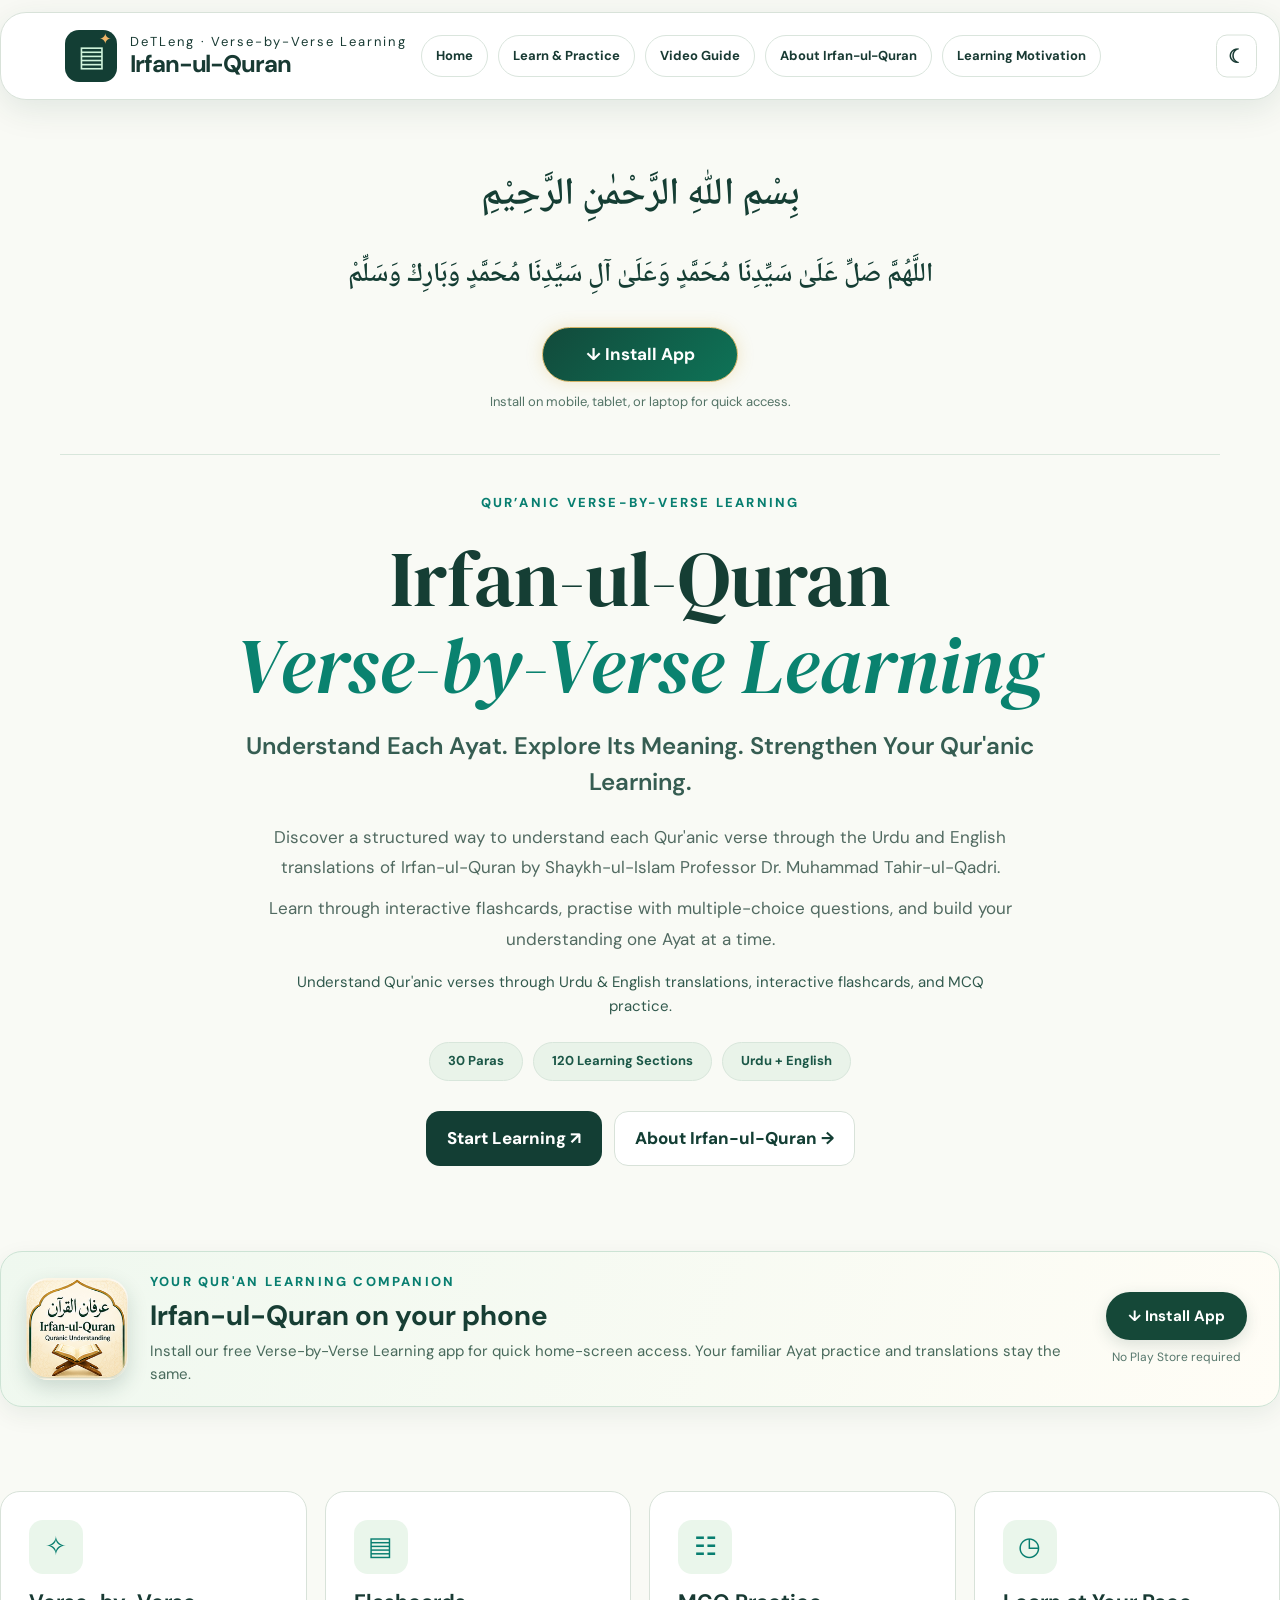
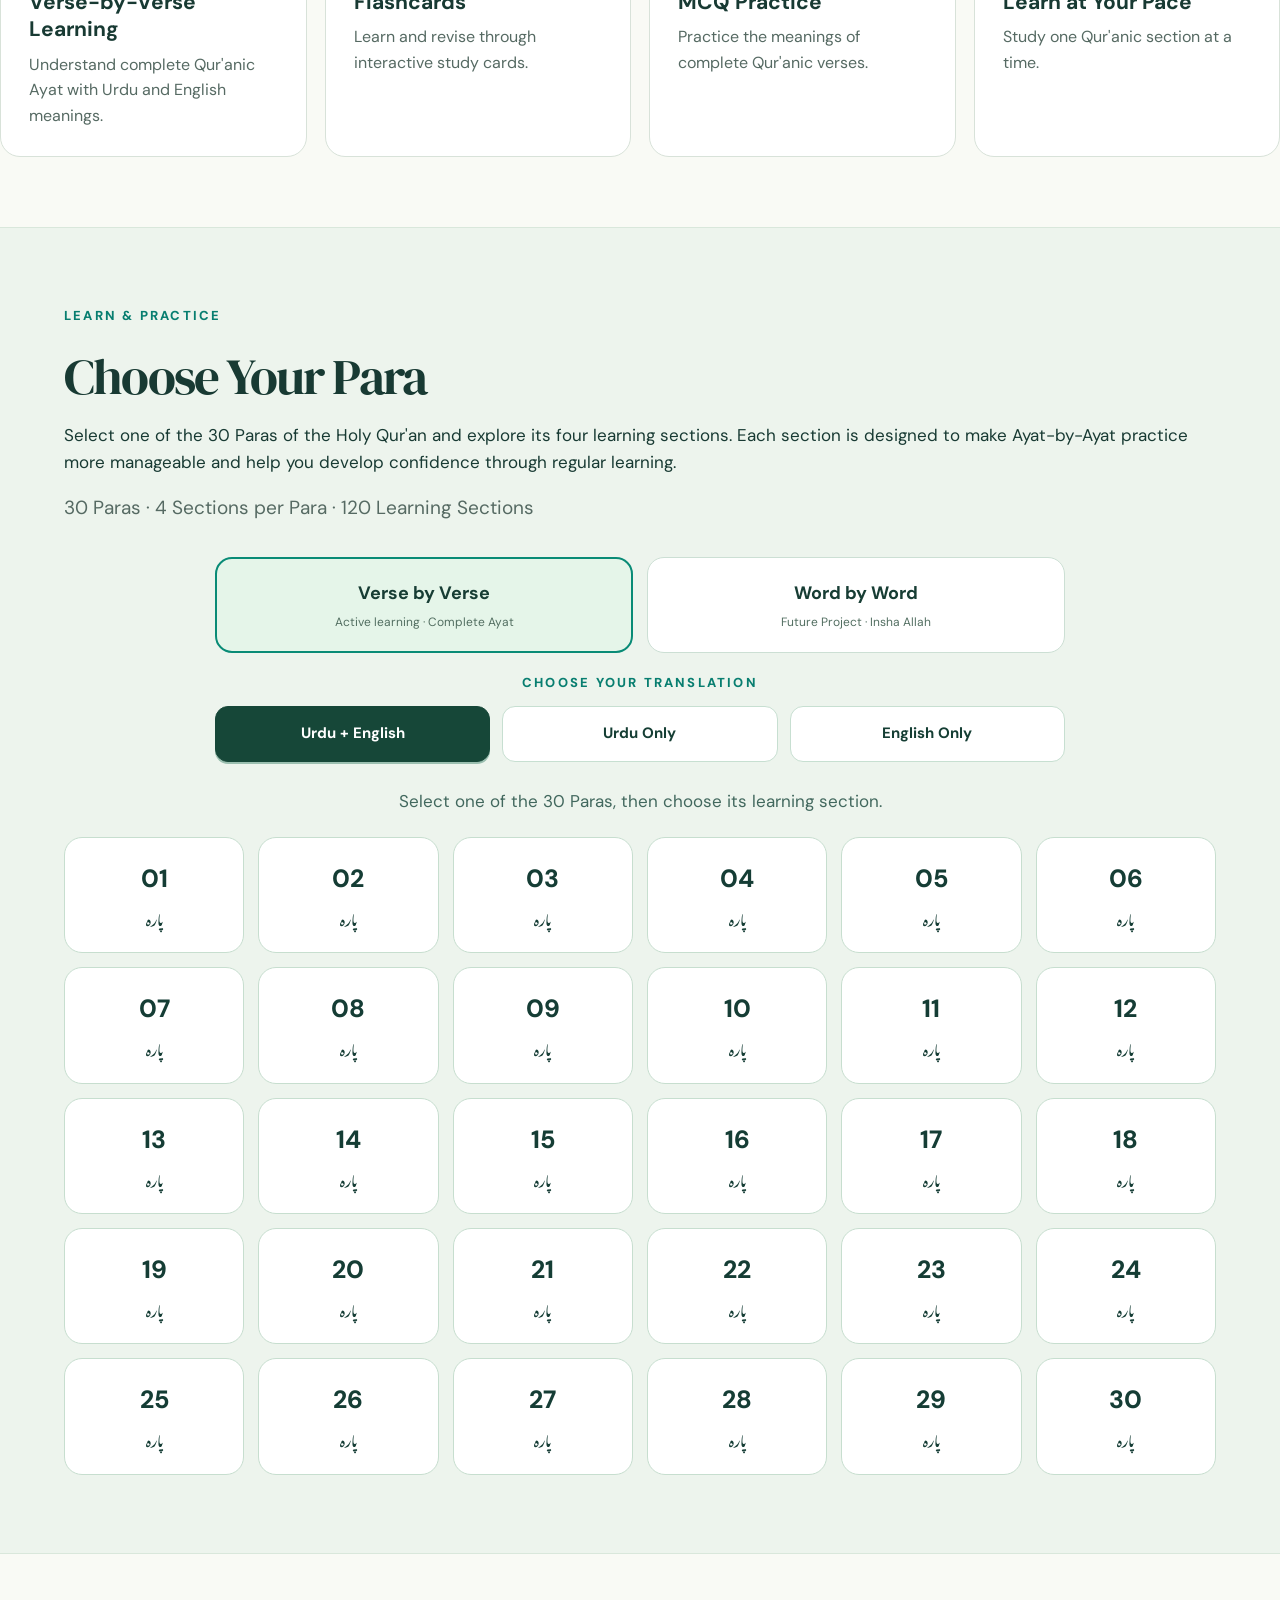
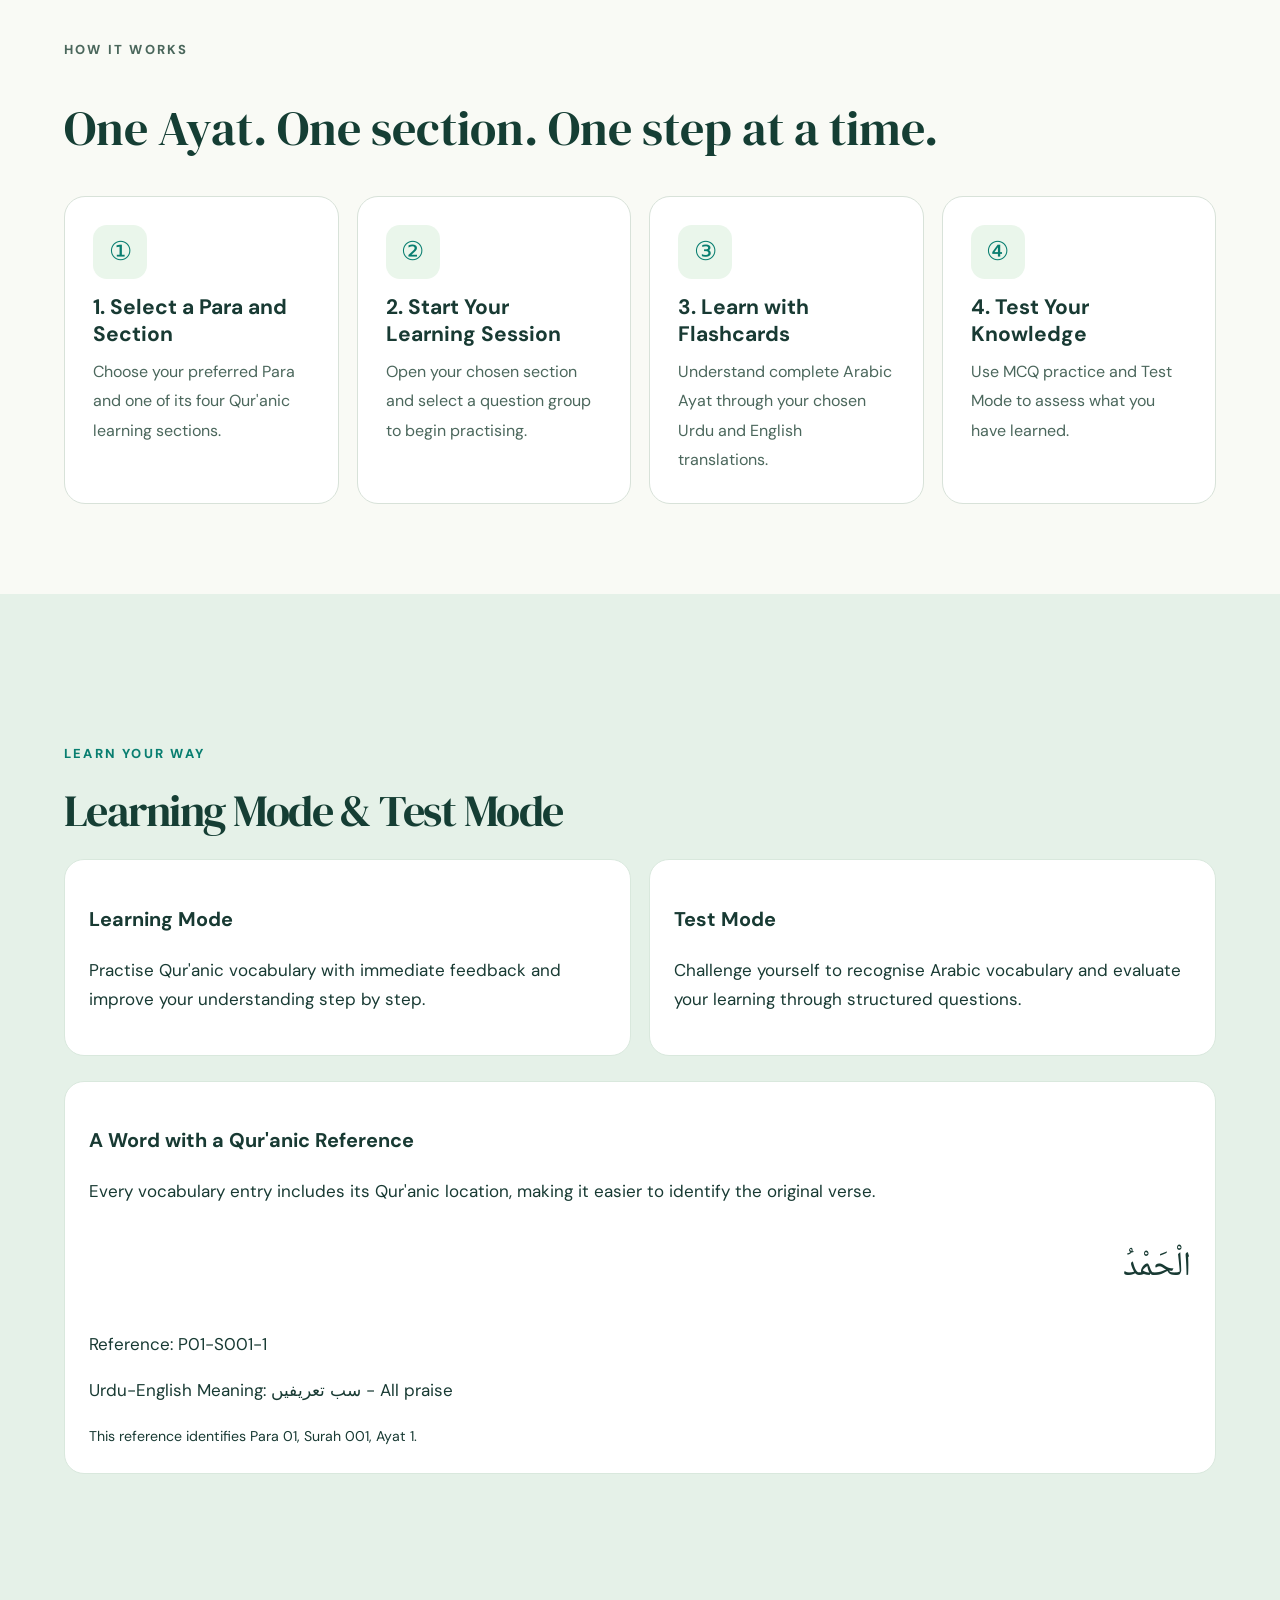
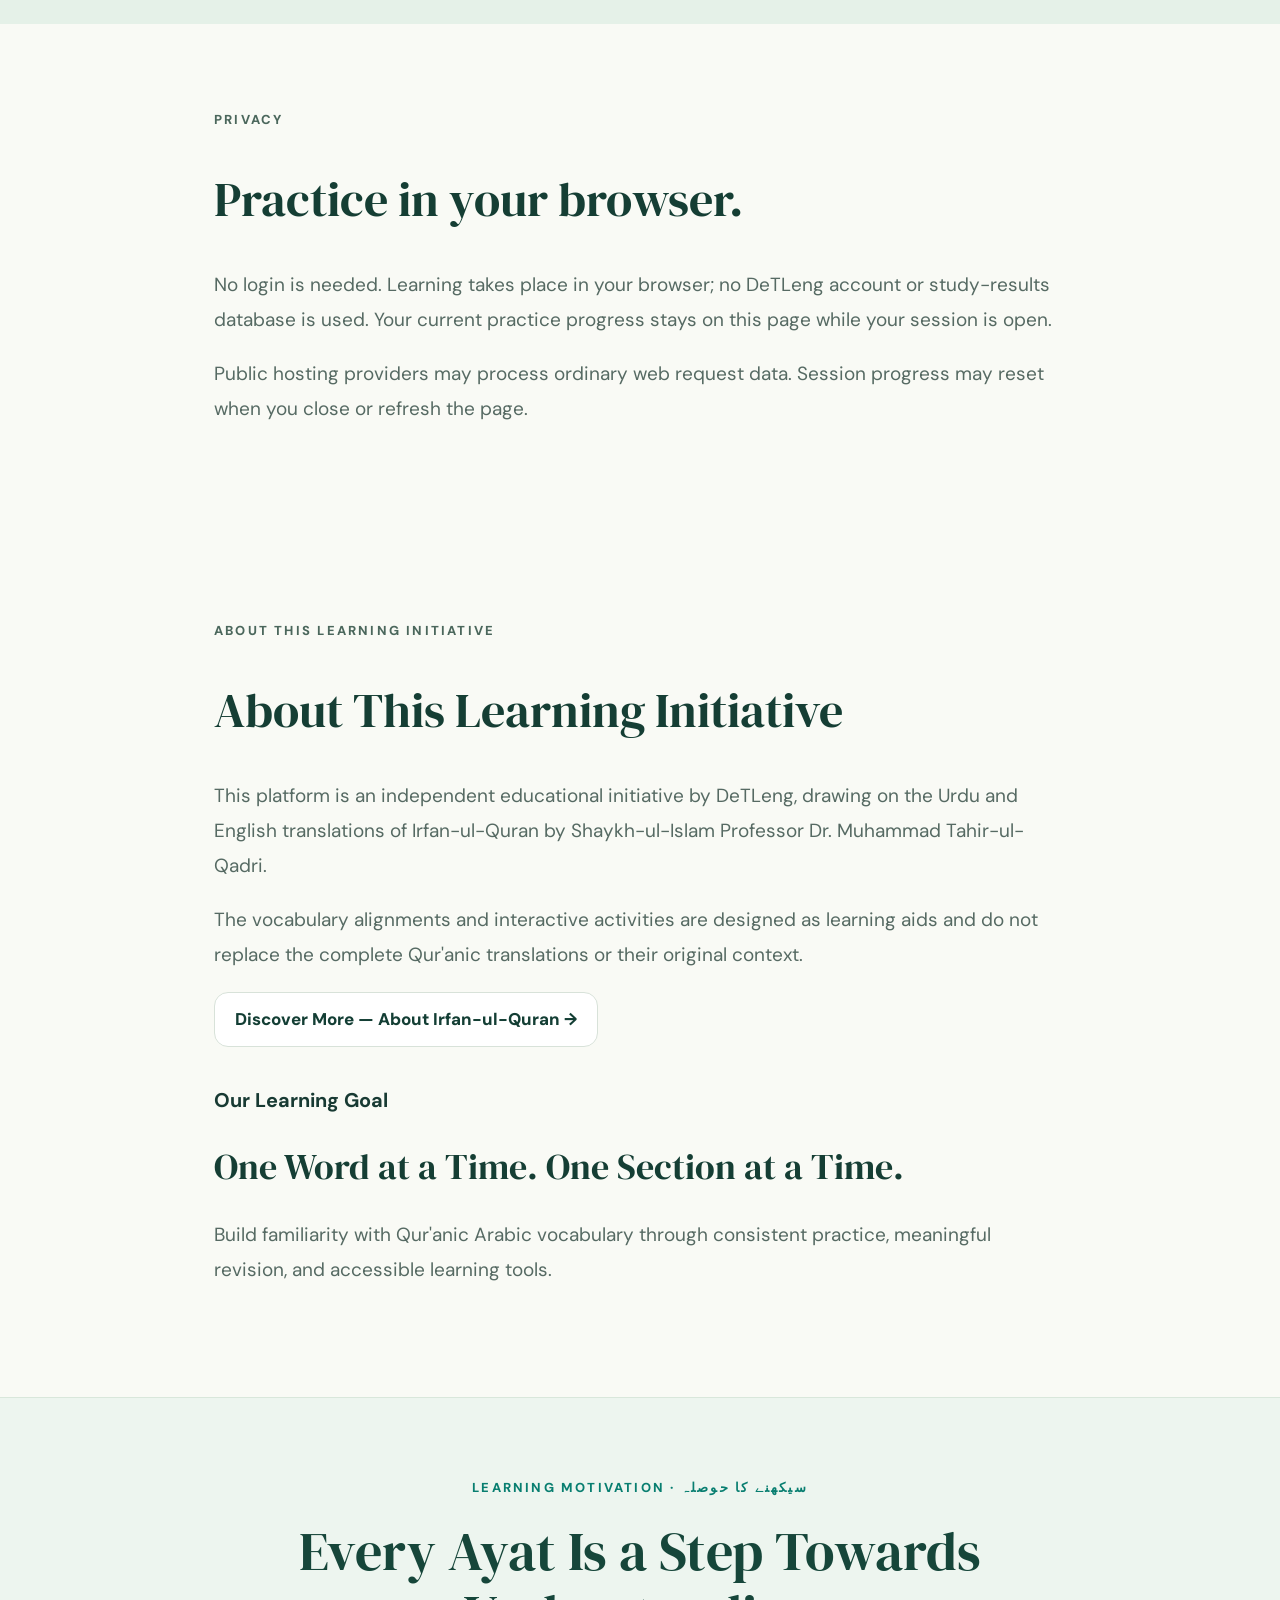
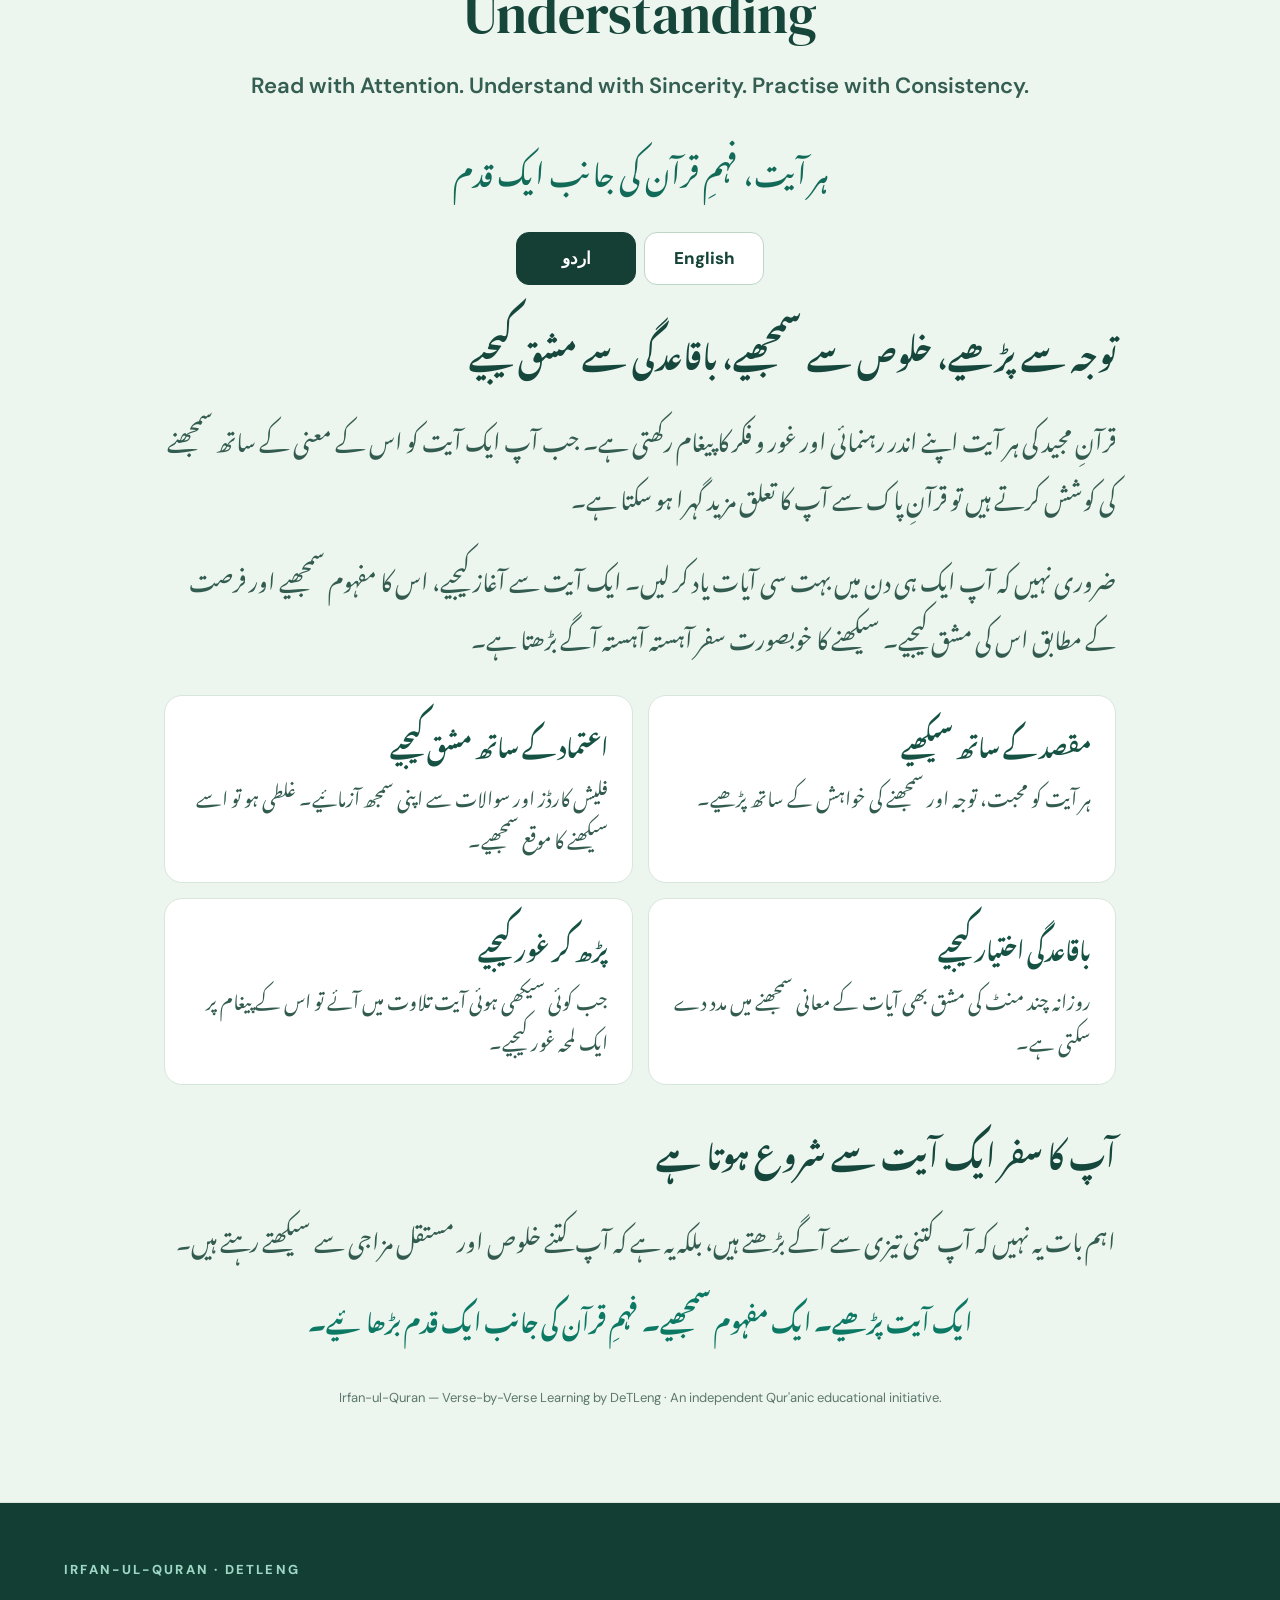
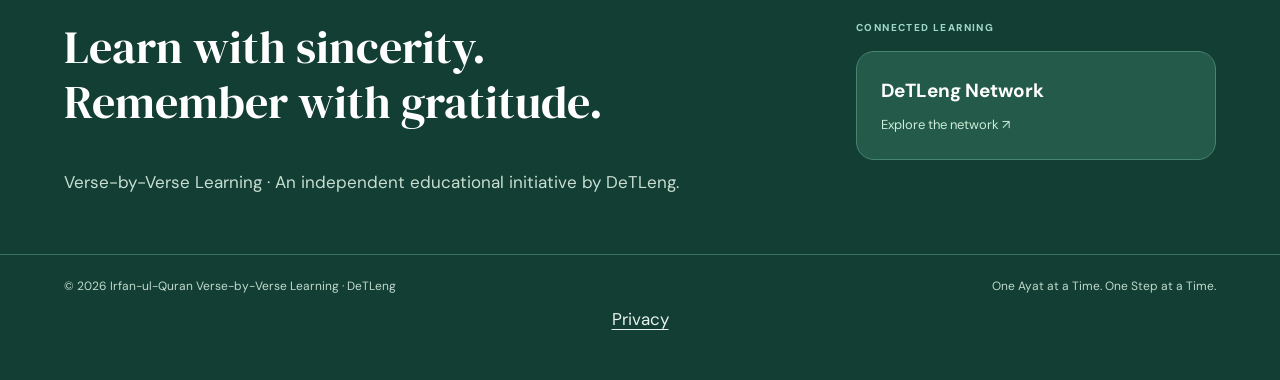
==== commit de938186: "Add Irfan-ul-Quran PWA with Option 2 icon and install experience" ====
--- a/index.html
+++ b/index.html
@@ -2,7 +2,7 @@
 
 <html lang="en"><head><meta charset="utf-8"/><meta content="width=device-width,initial-scale=1" name="viewport"/><meta content="#123e34" name="theme-color"/><meta content="Irfan-ul-Quran Verse-by-Verse Learning — explore 30 Paras and 120 learning sections with Urdu-English verse translations, flashcards and MCQs." name="description"/><title>Irfan-ul-Quran — Verse-by-Verse Learning | DeTLeng</title><link href="assets/favicon.svg" rel="icon" type="image/svg+xml"/><link href="styles.css" rel="stylesheet"/><style>
 .study-choice{display:grid;grid-template-columns:repeat(2,minmax(0,1fr));gap:12px;margin:12px 0 16px}.study-choice-btn{border:2px solid #d3e2d8;border-radius:14px;padding:15px 12px;background:var(--card,#fff);color:inherit;font-family:inherit;font-size:16px;font-weight:700;line-height:1.4;cursor:pointer}.study-choice-btn.active{background:#173f35;color:#fff;border-color:#173f35}.study-choice-btn:focus-visible{outline:3px solid #e58b2c;outline-offset:2px}.classic-card .question-text{font-size:clamp(25px,3vw,34px);text-align:center;line-height:1.45;margin:35px 0}.classic-prompt{text-align:center;font-size:17px;color:#567469;margin:16px auto 32px}.dark .study-choice-btn:not(.active){background:#213c35;color:#f2faf4;border-color:#547168}@media(max-width:560px){.study-choice{grid-template-columns:1fr}}
-</style><link href="irfan.css" rel="stylesheet"/><link href="iq-experience.css" rel="stylesheet"/><link href="iq-polish.css" rel="stylesheet"/></head><body>
+</style><link href="irfan.css" rel="stylesheet"/><link href="iq-experience.css" rel="stylesheet"/><link href="iq-polish.css" rel="stylesheet"/><link href="pwa-install.css" rel="stylesheet"/><link href="manifest.webmanifest" rel="manifest"/><link href="assets/icons/icon-192.png" rel="apple-touch-icon"/></head><body>
 <header class="site-header shell iq-header">
 <a aria-label="Irfan-ul-Quran Home" class="brand" href="index.html#home"><span class="brand-logo">▤<span>✦</span></span><span class="brand-txt"><small>DeTLeng · Verse-by-Verse Learning</small><strong>Irfan-ul-Quran</strong></span></a>
 <button aria-expanded="false" aria-label="Toggle menu" class="mobile-menu" id="menuToggle">☰</button>
@@ -10,12 +10,23 @@
 <a class="iq-nav-link" href="index.html#home">Home</a><a class="iq-nav-link" href="index.html#learn">Learn &amp; Practice</a><a class="iq-nav-link" href="video-guide.html">Video Guide</a><a class="iq-nav-link" href="about.html">About Irfan-ul-Quran</a><a class="iq-nav-link" href="index.html#motivation">Learning Motivation</a>
 <button class="nav-login" hidden="" id="loginBtn">Login</button></nav></header>
 <main id="home"><section class="iq-hero shell" id="intro">
-<div class="iq-sacred"><p class="iq-bismillah" dir="rtl" lang="ar">بِسْمِ اللّٰهِ الرَّحْمٰنِ الرَّحِيْمِ</p><p class="iq-durood" dir="rtl" lang="ar">اللَّهُمَّ صَلِّ عَلَىٰ سَيِّدِنَا مُحَمَّدٍ وَعَلَىٰ آلِ سَيِّدِنَا مُحَمَّدٍ وَبَارِكْ وَسَلِّمْ</p></div>
+<div class="iq-sacred"><p class="iq-bismillah" dir="rtl" lang="ar">بِسْمِ اللّٰهِ الرَّحْمٰنِ الرَّحِيْمِ</p><p class="iq-durood" dir="rtl" lang="ar">اللَّهُمَّ صَلِّ عَلَىٰ سَيِّدِنَا مُحَمَّدٍ وَعَلَىٰ آلِ سَيِّدِنَا مُحَمَّدٍ وَبَارِكْ وَسَلِّمْ</p>
+<div class="iq-pwa-hero">
+  <button class="iq-pwa-glow" id="iqPwaHeroBtn" type="button">↓ Install App</button>
+  <p class="iq-pwa-note">Install on mobile, tablet, or laptop for quick access.</p>
+</div></div>
 <div class="iq-hero-inner"><p class="eyebrow">QUR’ANIC VERSE-BY-VERSE LEARNING</p><h1>Irfan-ul-Quran <em>Verse-by-Verse Learning</em></h1>
 <p class="iq-tagline">Understand Each Ayat. Explore Its Meaning. Strengthen Your Qur'anic Learning.</p><p class="lead">Discover a structured way to understand each Qur'anic verse through the Urdu and English translations of Irfan-ul-Quran by Shaykh-ul-Islam Professor Dr. Muhammad Tahir-ul-Qadri.</p><p class="lead">Learn through interactive flashcards, practise with multiple-choice questions, and build your understanding one Ayat at a time.</p>
 <p class="iq-intro-short">Understand Qur'anic verses through Urdu &amp; English translations, interactive flashcards, and MCQ practice.</p>
 <div class="iq-stats"><span>30 Paras</span><span>120 Learning Sections</span><span>Urdu + English</span></div>
 <div class="hero-actions"><a class="btn primary" href="#learn">Start Learning ↗</a><a class="btn secondary" href="about.html">About Irfan-ul-Quran →</a></div></div>
+</section>
+<section class="iq-pwa-section shell" id="install-app" aria-labelledby="iqPwaHeading">
+ <div class="iq-pwa-panel">
+  <img class="iq-pwa-icon" src="assets/icons/icon-192.png" alt="Irfan-ul-Quran app icon — traditional cream and gold design" width="102" height="102" loading="lazy"/>
+  <div class="iq-pwa-copy"><p class="eyebrow">YOUR QUR'AN LEARNING COMPANION</p><h2 id="iqPwaHeading">Irfan-ul-Quran on your phone</h2><p>Install our free Verse-by-Verse Learning app for quick home-screen access. Your familiar Ayat practice and translations stay the same.</p></div>
+  <div class="iq-pwa-actions"><button class="iq-pwa-card-button" id="iqPwaCardBtn" type="button">↓ Install App</button><span class="iq-pwa-small">No Play Store required</span></div>
+ </div>
 </section>
 <section class="iq-feature-section shell"><div class="feature-grid">
 <article><span class="feature-icon">✧</span><h3>Verse-by-Verse Learning</h3><p>Understand complete Qur'anic Ayat with Urdu and English meanings.</p></article>
@@ -48,7 +59,7 @@
 <h3>Your Learning Journey Begins with One Ayat</h3><p>Every learner starts somewhere. What matters is not how quickly you finish, but how sincerely and consistently you continue.</p><p class="iq-motivation-closer">One Ayat Read. One Meaning Understood. One Step Forward.</p>
 </div><p class="iq-motivation-footer">Irfan-ul-Quran — Verse-by-Verse Learning by DeTLeng · An independent Qur'anic educational initiative.</p>
 </div></section></main>
-<footer class="iq-footer"><div class="shell iq-footer-inner"><div><p class="eyebrow">IRFAN-UL-QURAN · DETLENG</p><h2>Learn with sincerity.<br/>Remember with gratitude.</h2><p>Verse-by-Verse Learning · An independent educational initiative by DeTLeng.</p></div><div class="iq-network"><span>CONNECTED LEARNING</span><a href="https://network.detleng.com/" rel="noopener noreferrer" target="_blank"><strong>DeTLeng Network</strong><span>Explore the network ↗</span></a></div></div><div class="shell iq-footer-bottom"><span>© <span id="year"></span> Irfan-ul-Quran Verse-by-Verse Learning · DeTLeng</span><span>One Ayat at a Time. One Step at a Time.</span></div></footer>
+<footer class="iq-footer"><div class="shell iq-footer-inner"><div><p class="eyebrow">IRFAN-UL-QURAN · DETLENG</p><h2>Learn with sincerity.<br/>Remember with gratitude.</h2><p>Verse-by-Verse Learning · An independent educational initiative by DeTLeng.</p></div><div class="iq-network"><span>CONNECTED LEARNING</span><a href="https://network.detleng.com/" rel="noopener noreferrer" target="_blank"><strong>DeTLeng Network</strong><span>Explore the network ↗</span></a></div></div><div class="shell iq-footer-bottom"><span>© <span id="year"></span> Irfan-ul-Quran Verse-by-Verse Learning · DeTLeng</span><span>One Ayat at a Time. One Step at a Time.</span></div><div class="shell" style="text-align:center;padding-bottom:22px"><a class="iq-pwa-footer-link" href="index.html#privacy">Privacy</a></div></footer>
 <div aria-labelledby="authTitle" aria-modal="true" class="modal hidden" id="authModal" role="dialog"><div class="modal-backdrop" data-close="auth"></div><div class="modal-panel auth"><button aria-label="Close" class="close-modal" data-close="auth">×</button><div id="authFormView"><p class="eyebrow">WELCOME TO DETLENG FLASHCARD</p><h2 id="authTitle">A place for your next chapter.</h2><p class="muted">Account features are being prepared. No account is required today; these fields are never submitted.</p><div class="tab-row"><button class="active" id="signInTab">Login</button><button id="signUpTab">Create Account</button></div><form id="authForm"><label class="hidden" id="usernameField">Username<input autocomplete="off" placeholder="Your username"/></label><label>Email<input autocomplete="off" placeholder="Email address" type="email"/></label><label>Password<input autocomplete="off" id="passwordInput" placeholder="Password" type="password"/></label><label class="hidden" id="confirmField">Confirm password<input autocomplete="off" placeholder="Confirm password" type="password"/></label><button class="mini-btn" id="showPasswordBtn" type="button">Show password</button><button class="btn primary full" id="authSubmit" type="submit">Sign In</button></form></div><div class="hidden" id="freeView"><div class="auth-spark">✦</div><p class="eyebrow">LAUNCH PERIOD</p><h2>You're early — enjoy Flashcard free.</h2><p>There's no account required right now. Generate, study, and download flashcards freely while we prepare secure sign-in and cloud features.</p><button class="btn primary full" id="continueFree">Continue Free</button><small>No sign-up needed during the current launch period.</small></div></div></div>
 <div aria-labelledby="editorTitle" aria-modal="true" class="modal hidden" id="editorModal" role="dialog"><div class="modal-backdrop" data-close="editor"></div><div class="modal-panel editor"><div class="editor-top"><div><p class="eyebrow">IMPORT REVIEW</p><h2 id="editorTitle">Review extracted questions</h2><p>Edit any row before generating. Question numbers should be unique.</p></div><button aria-label="Close" class="close-modal" data-close="editor">×</button></div><div class="editor-table-head"><span>No.</span><span>Question</span><span>Correct answer</span><span></span></div><div class="editor-rows" id="editorRows"></div><div class="editor-bottom"><button class="btn secondary" id="addRowBtn">+ Add row</button><button class="btn primary" id="saveRowsBtn">Save changes</button></div></div></div>
-<dialog aria-describedby="resultMessage" aria-labelledby="resultTitle" class="test-result-dialog" id="testResultDialog"><button aria-label="Close result" class="result-close" id="closeResultBtn" type="button">×</button><div aria-hidden="true" class="result-emblem" id="resultEmblem">✦</div><p class="mini-overline">YOUR PRACTICE, YOUR PROGRESS</p><h2 id="resultTitle"></h2><div class="result-score" id="resultScore"></div><p class="result-percent" id="resultPercent"></p><p class="result-detail" id="resultDetail"></p><p class="result-message" id="resultMessage"></p><div class="result-actions"><button class="btn secondary" id="reviewAnswersBtn" type="button">Review Answers</button><button class="btn primary" id="tryAgainBtn" type="button">Try Again →</button></div><p class="result-footer">One more practice. One step closer.</p></dialog><script src="vendor/jszip.min.js"></script><script defer="" src="app.js"></script><dialog aria-labelledby="comingSoonTitle" class="coming-soon-dialog" id="comingSoonDialog"><div class="coming-content"><button aria-label="Close" class="coming-close" id="closeComingSoon" type="button">×</button><div class="coming-icon">☪</div><h2 id="comingSoonTitle">Coming Soon, Insha Allah!</h2><p id="comingSoonDetail">This learning section is being carefully prepared. Insha Allah, it will be available in a future update.</p><p>Please remember this project in your duas.</p><button class="btn primary" id="okayComingSoon" type="button">Jazakum Allahu Khairan</button></div></dialog><dialog aria-labelledby="quarterTitle" class="iq-quarter-dialog" id="quarterDialog"><div class="iq-modal-inner"><button aria-label="Close section selector" class="iq-modal-close" id="closeQuarter" type="button">×</button><p class="eyebrow">SELECT A LEARNING SECTION</p><h2 id="quarterTitle">Para 01 — Learning Sections</h2><p>Choose one of four learning sections to begin your practice.</p><div aria-label="Choose a quarter" class="iq-quarter-options" id="quarterOptions" role="radiogroup"></div><div class="iq-selected-file"><span>SELECTED LEARNING SECTION</span><strong aria-hidden="true" class="iq-internal-filename" hidden="" id="selectedFileName">IQV-Para-01-01.docx</strong><small>Choose Continue to begin your learning.</small></div><p aria-live="polite" class="iq-quarter-status" id="quarterStatus" role="status"></p><button class="btn primary full" id="continueLearning" type="button">Continue to Learning →</button></div></dialog><script defer="True" src="irfan-paras.js"></script><script defer="" src="iq-experience.js"></script><script defer="" src="iq-polish.js"></script></body></html>
+<dialog aria-describedby="resultMessage" aria-labelledby="resultTitle" class="test-result-dialog" id="testResultDialog"><button aria-label="Close result" class="result-close" id="closeResultBtn" type="button">×</button><div aria-hidden="true" class="result-emblem" id="resultEmblem">✦</div><p class="mini-overline">YOUR PRACTICE, YOUR PROGRESS</p><h2 id="resultTitle"></h2><div class="result-score" id="resultScore"></div><p class="result-percent" id="resultPercent"></p><p class="result-detail" id="resultDetail"></p><p class="result-message" id="resultMessage"></p><div class="result-actions"><button class="btn secondary" id="reviewAnswersBtn" type="button">Review Answers</button><button class="btn primary" id="tryAgainBtn" type="button">Try Again →</button></div><p class="result-footer">One more practice. One step closer.</p></dialog><script src="vendor/jszip.min.js"></script><script defer="" src="app.js"></script><dialog aria-labelledby="comingSoonTitle" class="coming-soon-dialog" id="comingSoonDialog"><div class="coming-content"><button aria-label="Close" class="coming-close" id="closeComingSoon" type="button">×</button><div class="coming-icon">☪</div><h2 id="comingSoonTitle">Coming Soon, Insha Allah!</h2><p id="comingSoonDetail">This learning section is being carefully prepared. Insha Allah, it will be available in a future update.</p><p>Please remember this project in your duas.</p><button class="btn primary" id="okayComingSoon" type="button">Jazakum Allahu Khairan</button></div></dialog><dialog aria-labelledby="quarterTitle" class="iq-quarter-dialog" id="quarterDialog"><div class="iq-modal-inner"><button aria-label="Close section selector" class="iq-modal-close" id="closeQuarter" type="button">×</button><p class="eyebrow">SELECT A LEARNING SECTION</p><h2 id="quarterTitle">Para 01 — Learning Sections</h2><p>Choose one of four learning sections to begin your practice.</p><div aria-label="Choose a quarter" class="iq-quarter-options" id="quarterOptions" role="radiogroup"></div><div class="iq-selected-file"><span>SELECTED LEARNING SECTION</span><strong aria-hidden="true" class="iq-internal-filename" hidden="" id="selectedFileName">IQV-Para-01-01.docx</strong><small>Choose Continue to begin your learning.</small></div><p aria-live="polite" class="iq-quarter-status" id="quarterStatus" role="status"></p><button class="btn primary full" id="continueLearning" type="button">Continue to Learning →</button></div></dialog><script defer="True" src="irfan-paras.js"></script><script defer="" src="iq-experience.js"></script><script defer="" src="iq-polish.js"></script><dialog class="iq-pwa-dialog" id="iqPwaHelpDialog" aria-labelledby="iqPwaHelpTitle" aria-describedby="iqPwaHelpText"><h2 id="iqPwaHelpTitle">Install Irfan-ul-Quran</h2><p id="iqPwaHelpText"></p><button class="iq-pwa-close" id="iqPwaHelpClose" type="button">Got it</button></dialog><script defer src="pwa-install.js"></script></body></html>
--- a/iq-polish.css
+++ b/iq-polish.css
@@ -85,3 +85,12 @@
 @media(max-width:700px){.iq-motivation-grid{grid-template-columns:1fr}.iq-guide-steps-layout{grid-template-columns:1fr}.iq-reading-bar{gap:8px;padding:10px}.iq-reading-bar input[type=range]{flex:1;min-width:85px}.iq-motivation{padding-block:50px}.iq-option-meaning{max-width:100%}}
 /* Hide only the document filename from the learner-facing quarter selection. Internal id stays intact. */
 .iq-selected-file .iq-internal-filename{display:none!important}
+
+/* Arabic verse marker: visual left only, never translations */
+body.iq-stage-practice .iq-arabic-verse::after {
+    content: " ○";
+    font-size: 0.65em;
+    font-weight: 400;
+    color: #52796b;
+    unicode-bidi: isolate;
+}
--- a/pwa-install.css
+++ b/pwa-install.css
@@ -0,0 +1,20 @@
+/* Irfan-ul-Quran PWA — presentation only; study engine stays unchanged. */
+.iq-pwa-hero{display:flex;flex-direction:column;align-items:center;gap:10px;margin:24px auto 12px;text-align:center;padding:0 12px}
+.iq-pwa-glow{display:inline-flex;justify-content:center;align-items:center;min-height:54px;min-width:196px;padding:13px 28px;border:1px solid #d3b366;border-radius:999px;background:linear-gradient(135deg,#124a3b,#0e7357);color:#fff;font:700 17px/1.3 inherit;font-size:17px;font-weight:750;cursor:pointer;box-shadow:0 0 16px rgba(214,170,68,.25);animation:iqPwaGlow 2.8s ease-in-out infinite;transition:transform .18s ease,background .18s ease}
+.iq-pwa-glow:hover{transform:translateY(-2px) scale(1.035);background:#0c614a}
+.iq-pwa-note{margin:0;font-size:13px;line-height:1.55;color:#537366}
+@keyframes iqPwaGlow{0%,100%{box-shadow:0 0 10px rgba(214,170,68,.20)}50%{box-shadow:0 0 20px rgba(220,176,72,.53),0 0 34px rgba(26,138,98,.22)}}
+.iq-pwa-section{padding:15px 0 26px;scroll-margin-top:120px}
+.iq-pwa-panel{display:flex;align-items:center;gap:22px;border:1px solid #cce3d4;border-radius:22px;padding:20px 25px;background:linear-gradient(110deg,#eff8ef,#fffdf6);box-shadow:0 8px 24px rgba(16,63,48,.07)}
+.iq-pwa-icon{display:block;width:102px;height:102px;flex:0 0 102px;object-fit:cover;border-radius:22px;box-shadow:0 8px 20px #173f362b}
+.iq-pwa-copy{flex:1;min-width:170px}.iq-pwa-copy .eyebrow{margin:0 0 6px}.iq-pwa-copy h2{font-size:clamp(20px,2.5vw,28px);line-height:1.2;color:#173e34;margin:0 0 7px}.iq-pwa-copy p:last-child{font-size:15px;line-height:1.55;color:#496a5c;margin:0}
+.iq-pwa-actions{display:flex;flex-direction:column;align-items:center;gap:8px;min-width:155px}
+.iq-pwa-card-button{background:#154838;color:white;border:0;border-radius:999px;padding:12px 22px;min-height:48px;font-family:inherit;font-size:15px;font-weight:750;white-space:nowrap;cursor:pointer;box-shadow:0 5px 16px #173e3425}
+.iq-pwa-card-button:hover{background:#0e6a51}.iq-pwa-small{font-size:12px;color:#55766b;text-align:center}
+.iq-pwa-glow:focus-visible,.iq-pwa-card-button:focus-visible,.iq-pwa-close:focus-visible{outline:3px solid #cda348;outline-offset:4px}
+.iq-pwa-dialog{border:0;border-radius:18px;padding:26px;max-width:min(92vw,480px);width:100%;background:#fff;color:#153f32;box-shadow:0 30px 80px #0004}
+.iq-pwa-dialog::backdrop{background:rgba(8,35,28,.65)}.iq-pwa-dialog h2{font-size:23px;margin:0 0 12px}.iq-pwa-dialog p{font-size:15px;line-height:1.7;margin:0}.iq-pwa-close{display:block;margin:20px 0 0 auto;padding:11px 18px;background:#154838;color:#fff;border:0;border-radius:10px;font-weight:750;cursor:pointer}
+.iq-pwa-footer-link{display:inline-block;margin-top:10px;text-decoration:underline;text-underline-offset:4px;color:inherit}
+@media(max-width:720px){.iq-pwa-panel{flex-wrap:wrap;gap:13px;padding:17px}.iq-pwa-icon{width:82px;height:82px;flex-basis:82px;border-radius:17px}.iq-pwa-copy{flex-basis:calc(100% - 100px);min-width:0}.iq-pwa-actions{width:100%}.iq-pwa-card-button{width:100%}}
+@media(prefers-reduced-motion:reduce){.iq-pwa-glow{animation:none;transition:none}}
+body.dark .iq-pwa-panel,.dark .iq-pwa-panel{background:linear-gradient(120deg,#14362d,#1c4034);border-color:#426657}body.dark .iq-pwa-copy h2,.dark .iq-pwa-copy h2{color:#eaf7ee}body.dark .iq-pwa-copy p:last-child,body.dark .iq-pwa-note,body.dark .iq-pwa-small,.dark .iq-pwa-copy p:last-child,.dark .iq-pwa-note,.dark .iq-pwa-small{color:#d3e7da}body.dark .iq-pwa-dialog,.dark .iq-pwa-dialog{background:#1d352d;color:#eef8f2}
